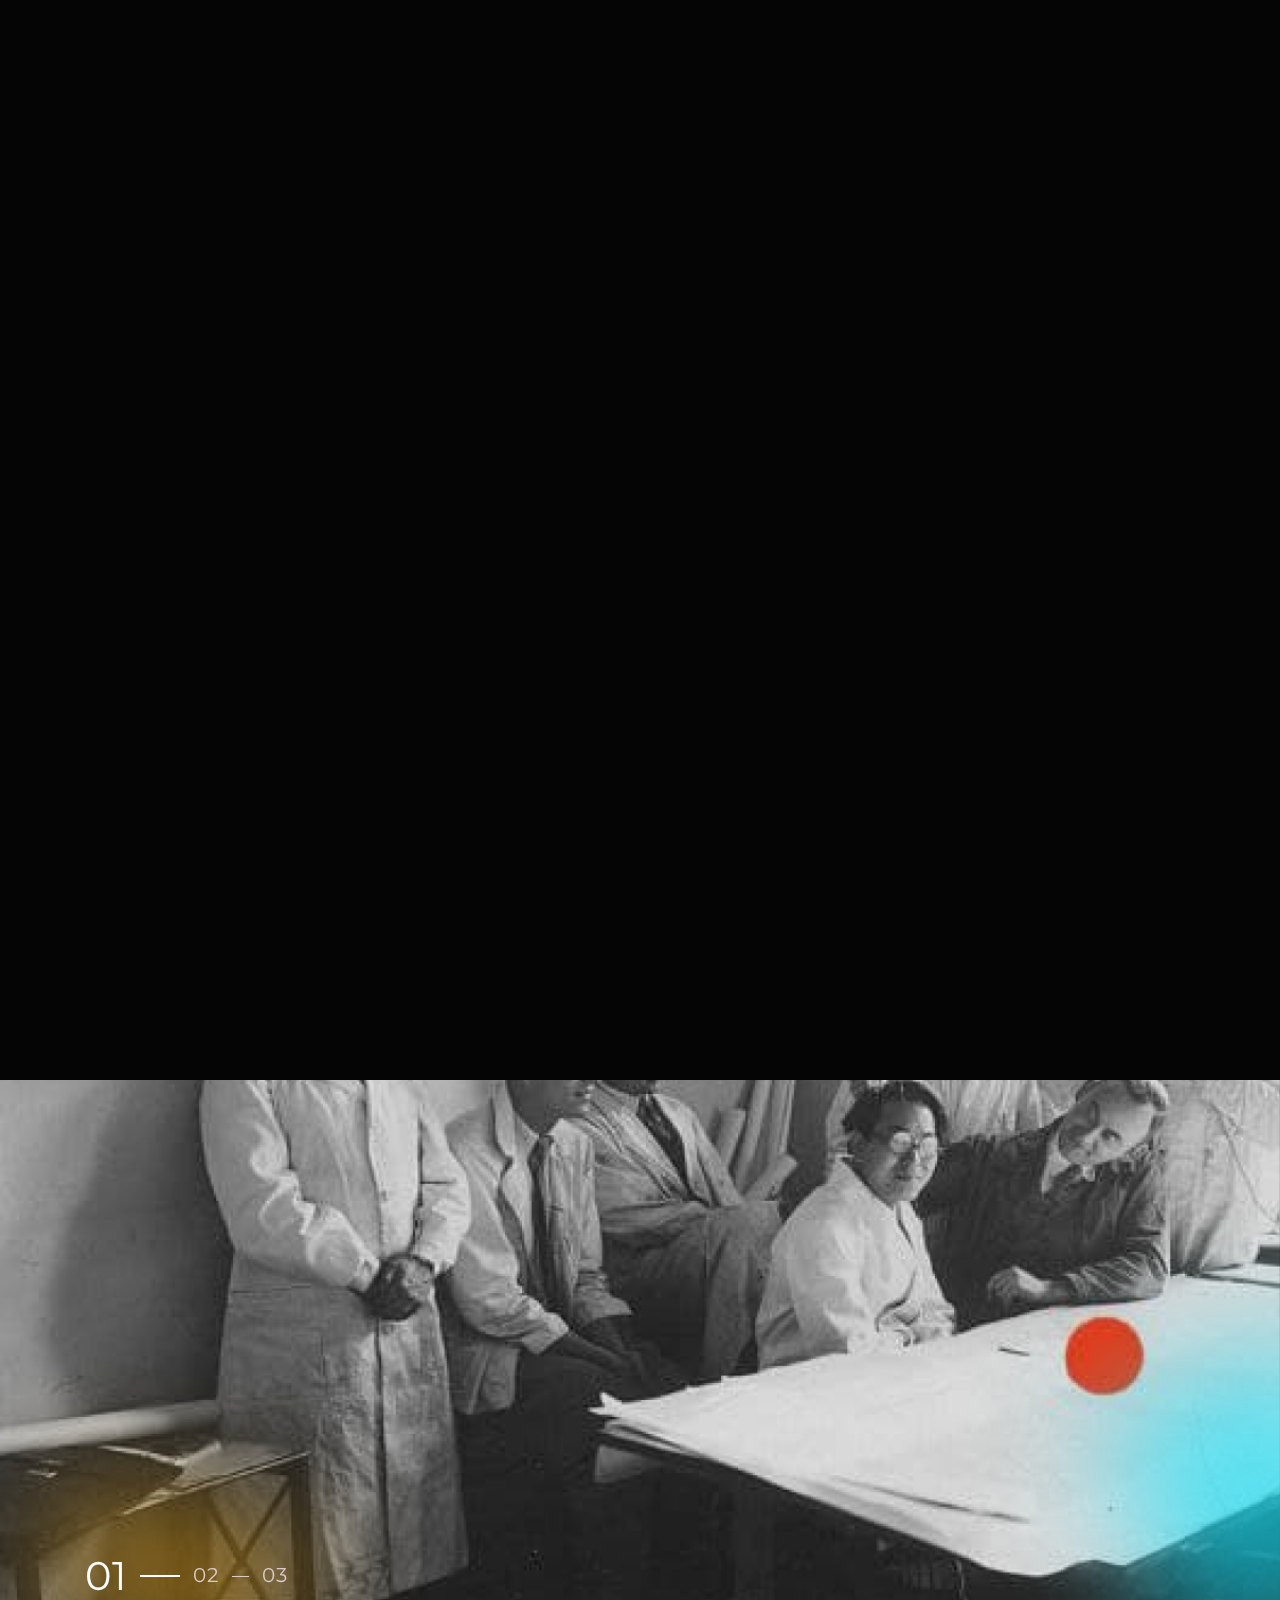
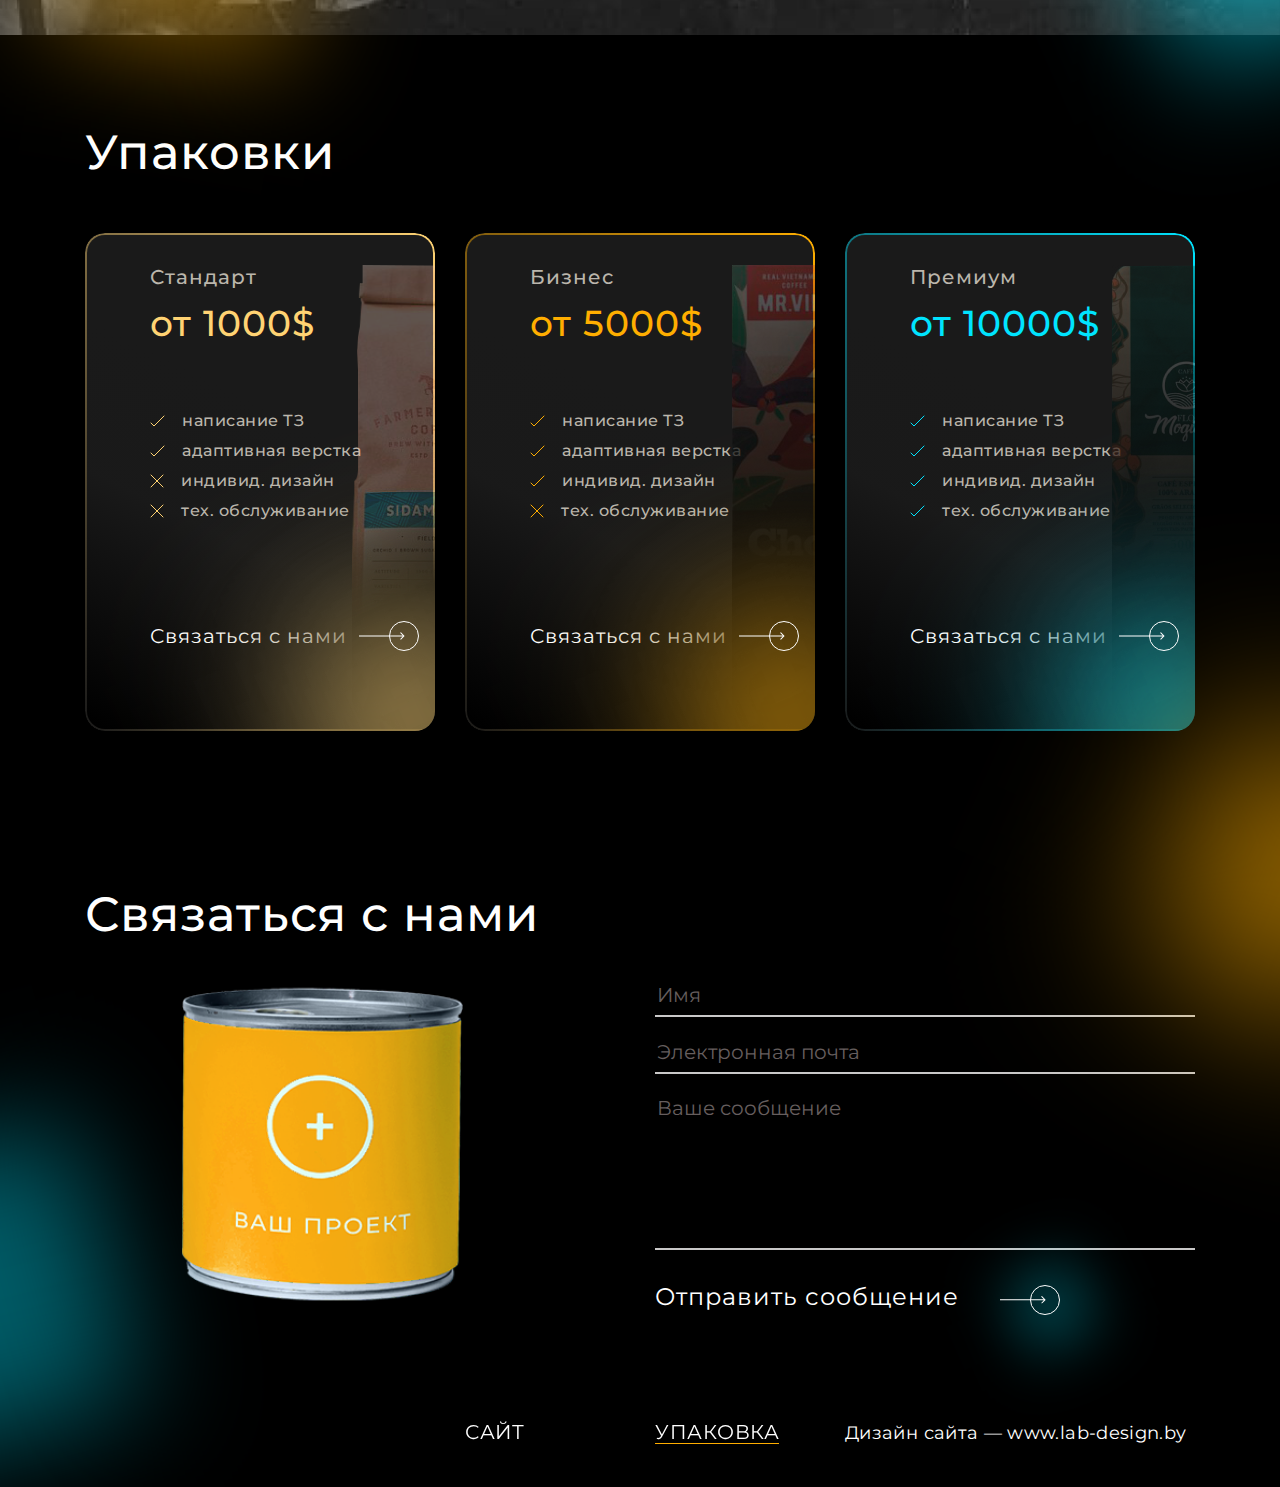
==== packing.html @ e1e0b71f "feat: update pages" ====
<!DOCTYPE html>
<html lang="ru">

<head>
    <meta charset="UTF-8">
    <meta http-equiv="X-UA-Compatible" content="IE=edge">
    <meta name="viewport" content="width=device-width, initial-scale=1.0">
    <link rel="shortcut icon" href="./assets/favicon.png" type="image/x-icon">
    <link rel="stylesheet" href="./css/base.css">
    <link rel="stylesheet" href="./css/bootstrap/bootstrap.css">
    <link rel="stylesheet" href="./css/vendor.css">
    <link rel="stylesheet" href="./css/style.css">
    <title>Design lab</title>
</head>

<body>
    <div class="wrapper">
        <header class="header header--packing">
            <div class="spot-1"></div>
            <div class="spot-2"></div>
            <div class="spot-3"></div>
            <div class="spot-4"></div>
            <div class="header__inner">
                <div class="header__menu">
                    <div class="container">
                        <div class="header__menu-list row">
                            <li
                                class="header__menu-item col-4 justify-content-center justify-content-sm-end  d-flex align-items-center">
                                <a href="./index.html" class="header__menu-link">сайт</a>
                            </li>
                            <li class="header__menu-item col-4 d-flex justify-content-center align-items-center">
                                <a href="./index.html" class="header__menu-logo logo">
                                    <img src="./assets/header/logo.svg" alt="logo">
                                </a>
                            </li>
                            <li class="header__menu-item col-4 justify-content-start d-flex align-items-center">
                                <a href="./packing.html" class="header__menu-link active">упаковка</a>
                            </li>
                        </div>
                    </div>
                </div>
                <div class="header__bottom">
                    <div class="container">
                        <div class="header__bottom-inner row justify-content-center">
                            <div class="col-6"></div>

                            <div class="header__bottom-content">
                                <h1 class="header__title">Создание <span> упаковки</span></h1>
                                <p class="header__bottom-text">
                                    поможет <span>достичь главных целей бизнеса:</span> привлечь новых клиентов и
                                    создать
                                    профессиональный образ предприятия</span>
                                </p>
                                <div class="header__button-box">
                                    <div class="spot"></div>
                                    <span>
                                        Оставить заявку на упаковку
                                    </span>
                                    <a href="#contacts" class="header__button">
                                        <svg class="header__button-arrow" width="46" height="8" viewBox="0 0 46 8"
                                            fill="none" xmlns="http://www.w3.org/2000/svg">
                                            <path
                                                d="M45.3536 4.35355C45.5488 4.15829 45.5488 3.84171 45.3536 3.64645L42.1716 0.464466C41.9763 0.269204 41.6597 0.269204 41.4645 0.464466C41.2692 0.659728 41.2692 0.976311 41.4645 1.17157L44.2929 4L41.4645 6.82843C41.2692 7.02369 41.2692 7.34027 41.4645 7.53553C41.6597 7.7308 41.9763 7.7308 42.1716 7.53553L45.3536 4.35355ZM0 4.5H45V3.5H0V4.5Z"
                                                fill="white" />
                                        </svg>
                                        <svg class="header__button-circle" width="30" height="30" viewBox="0 0 30 30"
                                            fill="none" xmlns="http://www.w3.org/2000/svg">
                                            <circle cx="15" cy="15" r="14.5" stroke="white" />
                                        </svg>
                                    </a>
                                </div>
                            </div>
                            <div
                                class="header__bottom-image col-sm-6 col-11 d-flex justify-content-sm-start justify-content-end">
                                <img src="./assets/header/header-packing-image.png" alt="header-packing-image">
                            </div>
                        </div>

                    </div>
                </div>
            </div>
        </header>
        <main class="main">
            <section class="slider slider--packing">
                <div class="slider__inner">
                    <div class="spot-2"></div>
                    <div class="container">
                        <h2 class="slider__title title">История дизайна</h2>
                        <div class="slider__numbers ">
                            <div class="spot"></div>
                            <div class="slider__number active" data-value="0">
                                01
                            </div>
                            <span class="slider__strip active" ></span>
                            <div class="slider__number" data-value="1">
                                02
                            </div>
                            <span class="slider__strip" ></span>
                            <div class="slider__number" data-value="2">
                                03
                            </div>
                        </div>
                    </div>
                    <div class="slider__box" id="slider__box">
                        <div class="slider__slide slider__slide--first ">
                            <!-- <img src="./assets/slider/first-slide.jpg" alt="first-slide"> -->
                        </div>
                        <div class="slider__slide  slider__slide--second">
                            <!-- <img src="./assets/slider/second-slide.jpg" alt="second-slide"> -->
                        </div>
                        <div class="slider__slide  slider__slide--third">
                            <!-- <img src="./assets/slider/third-slide.jpg" alt="third-slide"> -->
                        </div>
                    </div>
                </div>
            </section>
            
            <section class="prices prices--packing">
                <div class="spot"></div>
                <div class="container">
                    <h2 class="prices__title title">
                        Упаковки
                    </h2>
                    <div class="prices__inner row">
                        <div class="col-lg-4 col-sm-6 col-12 ">
                            <div class="prices__box prices__box--standart">
                                <div class="prices__box-spot--first"></div>
                                <div class="prices__box-spot--second"></div>
                                <img class="prices__box-img" src="./assets/prices/first-packing-item.png" alt="standart">
                                <span class="prices__box-name">Стандарт </span>
                                <div class="prices__box-price">от 1000$</div>
                                <ul class="prices__box-services">
                                    <li>
                                        <svg width="15" height="12" viewBox="0 0 15 12" fill="none"
                                            xmlns="http://www.w3.org/2000/svg">
                                            <path d="M1 8L4 11L14 1" stroke="#FFD373" stroke-linecap="round" />
                                        </svg>
                                        <span>
                                            написание ТЗ
                                        </span>
                                    </li>
                                    <li>
                                        <svg width="15" height="12" viewBox="0 0 15 12" fill="none"
                                            xmlns="http://www.w3.org/2000/svg">
                                            <path d="M1 8L4 11L14 1" stroke="#FFD373" stroke-linecap="round" />
                                        </svg>
                                        <span>
                                            адаптивная верстка
                                        </span>
                                    </li>
                                    <li>
                                        <svg width="14" height="14" viewBox="0 0 14 14" fill="none"
                                            xmlns="http://www.w3.org/2000/svg">
                                            <path d="M1 1L13 13M13 1L1 13" stroke="#FFD373" stroke-linecap="round" />
                                        </svg>
                                        <span>
                                            индивид. дизайн
                                        </span>

                                    </li>
                                    <li>
                                        <svg width="14" height="14" viewBox="0 0 14 14" fill="none"
                                            xmlns="http://www.w3.org/2000/svg">
                                            <path d="M1 1L13 13M13 1L1 13" stroke="#FFD373" stroke-linecap="round" />
                                        </svg>
                                        <span>
                                            тех. обслуживание
                                        </span>
                                    </li>
                                </ul>
                                <div class="prices__box-contact">
                                    <span>Связаться с нами</span>
                                    <a href="#contacts" class="prices__box-button">
                                        <svg class="prices__box-arrow" width="46" height="8" viewBox="0 0 46 8"
                                            fill="none" xmlns="http://www.w3.org/2000/svg">
                                            <path
                                                d="M45.3536 4.35355C45.5488 4.15829 45.5488 3.84171 45.3536 3.64645L42.1716 0.464466C41.9763 0.269204 41.6597 0.269204 41.4645 0.464466C41.2692 0.659728 41.2692 0.976311 41.4645 1.17157L44.2929 4L41.4645 6.82843C41.2692 7.02369 41.2692 7.34027 41.4645 7.53553C41.6597 7.7308 41.9763 7.7308 42.1716 7.53553L45.3536 4.35355ZM0 4.5H45V3.5H0V4.5Z"
                                                fill="white" />
                                        </svg>
                                        <svg class="prices__box-circle" width="30" height="30" viewBox="0 0 30 30"
                                            fill="none" xmlns="http://www.w3.org/2000/svg">
                                            <circle cx="15" cy="15" r="14.5" stroke="white" />
                                        </svg>
                                    </a>
                                </div>
                            </div>
                        </div>
                        <div class="col-lg-4 col-sm-6 col-12">
                            <div class="prices__box  prices__box--business">
                                <div class="prices__box-spot--first"></div>
                                <div class="prices__box-spot--second"></div>
                                <img class="prices__box-img" src="./assets/prices/second-packing-item.png" alt="business">

                                <span class="prices__box-name">Бизнес</span>
                                <div class="prices__box-price">от 5000$</div>
                                <ul class="prices__box-services">
                                    <li>
                                        <svg width="15" height="12" viewBox="0 0 15 12" fill="none"
                                            xmlns="http://www.w3.org/2000/svg">
                                            <path d="M1 8L4 11L14 1" stroke="#FFAE00" stroke-linecap="round" />
                                        </svg>
                                        <span>
                                            написание ТЗ
                                        </span>
                                    </li>
                                    <li>
                                        <svg width="15" height="12" viewBox="0 0 15 12" fill="none"
                                            xmlns="http://www.w3.org/2000/svg">
                                            <path d="M1 8L4 11L14 1" stroke="#FFAE00" stroke-linecap="round" />
                                        </svg>
                                        <span>
                                            адаптивная верстка
                                        </span>
                                    </li>
                                    <li>
                                        <svg width="15" height="12" viewBox="0 0 15 12" fill="none"
                                            xmlns="http://www.w3.org/2000/svg">
                                            <path d="M1 8L4 11L14 1" stroke="#FFAE00" stroke-linecap="round" />
                                        </svg>
                                        <span>
                                            индивид. дизайн
                                        </span>

                                    </li>
                                    <li>
                                        <svg width="14" height="14" viewBox="0 0 14 14" fill="none"
                                            xmlns="http://www.w3.org/2000/svg">
                                            <path d="M1 1L13 13M13 1L1 13" stroke="#FFAE00" stroke-linecap="round" />
                                        </svg>
                                        <span>
                                            тех. обслуживание
                                        </span>
                                    </li>
                                </ul>
                                <div class="prices__box-contact">
                                    <span>Связаться с нами</span>
                                    <a href="#contacts" class="prices__box-button">
                                        <svg class="prices__box-arrow" width="46" height="8" viewBox="0 0 46 8"
                                            fill="none" xmlns="http://www.w3.org/2000/svg">
                                            <path
                                                d="M45.3536 4.35355C45.5488 4.15829 45.5488 3.84171 45.3536 3.64645L42.1716 0.464466C41.9763 0.269204 41.6597 0.269204 41.4645 0.464466C41.2692 0.659728 41.2692 0.976311 41.4645 1.17157L44.2929 4L41.4645 6.82843C41.2692 7.02369 41.2692 7.34027 41.4645 7.53553C41.6597 7.7308 41.9763 7.7308 42.1716 7.53553L45.3536 4.35355ZM0 4.5H45V3.5H0V4.5Z"
                                                fill="white" />
                                        </svg>
                                        <svg class="prices__box-circle" width="30" height="30" viewBox="0 0 30 30"
                                            fill="none" xmlns="http://www.w3.org/2000/svg">
                                            <circle cx="15" cy="15" r="14.5" stroke="white" />
                                        </svg>
                                    </a>
                                </div>
                            </div>
                        </div>
                        <div class="col-lg-4 col-sm-6 col-12">
                            <div class="prices__box  prices__box--premium ">
                                <div class="prices__box-spot--first"></div>
                                <div class="prices__box-spot--second"></div>
                                <img class="prices__box-img" src="./assets/prices/third-packing-item.png" alt="premium">
                                <span class="prices__box-name">Премиум</span>
                                <div class="prices__box-price">от 10000$</div>
                                <ul class="prices__box-services">
                                    <li>
                                        <svg width="15" height="12" viewBox="0 0 15 12" fill="none"
                                            xmlns="http://www.w3.org/2000/svg">
                                            <path d="M1 8L4 11L14 1" stroke="#00E4FF" stroke-linecap="round" />
                                        </svg>
                                        <span>
                                            написание ТЗ
                                        </span>
                                    </li>
                                    <li>
                                        <svg width="15" height="12" viewBox="0 0 15 12" fill="none"
                                            xmlns="http://www.w3.org/2000/svg">
                                            <path d="M1 8L4 11L14 1" stroke="#00E4FF" stroke-linecap="round" />
                                        </svg>
                                        <span>
                                            адаптивная верстка
                                        </span>
                                    </li>
                                    <li>
                                        <svg width="15" height="12" viewBox="0 0 15 12" fill="none"
                                            xmlns="http://www.w3.org/2000/svg">
                                            <path d="M1 8L4 11L14 1" stroke="#00E4FF" stroke-linecap="round" />
                                        </svg>
                                        <span>
                                            индивид. дизайн
                                        </span>

                                    </li>
                                    <li>
                                        <svg width="15" height="12" viewBox="0 0 15 12" fill="none"
                                            xmlns="http://www.w3.org/2000/svg">
                                            <path d="M1 8L4 11L14 1" stroke="#00E4FF" stroke-linecap="round" />
                                        </svg>
                                        <span>
                                            тех. обслуживание
                                        </span>
                                    </li>
                                </ul>
                                <div class="prices__box-contact">
                                    <span>Связаться с нами</span>
                                    <a href="#contacts" class="prices__box-button">
                                        <svg class="prices__box-arrow" width="46" height="8" viewBox="0 0 46 8"
                                            fill="none" xmlns="http://www.w3.org/2000/svg">
                                            <path
                                                d="M45.3536 4.35355C45.5488 4.15829 45.5488 3.84171 45.3536 3.64645L42.1716 0.464466C41.9763 0.269204 41.6597 0.269204 41.4645 0.464466C41.2692 0.659728 41.2692 0.976311 41.4645 1.17157L44.2929 4L41.4645 6.82843C41.2692 7.02369 41.2692 7.34027 41.4645 7.53553C41.6597 7.7308 41.9763 7.7308 42.1716 7.53553L45.3536 4.35355ZM0 4.5H45V3.5H0V4.5Z"
                                                fill="white" />
                                        </svg>
                                        <svg class="prices__box-circle" width="30" height="30" viewBox="0 0 30 30"
                                            fill="none" xmlns="http://www.w3.org/2000/svg">
                                            <circle cx="15" cy="15" r="14.5" stroke="white" />
                                        </svg>
                                    </a>
                                </div>
                            </div>
                        </div>
                    </div>
                </div>
            </section>
            <section class="contacts contacts--packing" id="contacts">
                <div class="spot-1"></div>
                <div class="container">
                    <div class="contacts__inner">
                        <h2 class="contacts__title title">
                            Связаться с нами
                        </h2>
                        <div class="row d-flex justify-content-center ">
                            <div class="col-sm-1"></div>
                            <div class="col-sm-5 col-10 col-lg-4">
                                <div class="contacts__image contacts__image--packing">
                                    <div class="contacts__image-box">
                                        <img src="./assets/contacts/packing.png" alt="packing">
                                    </div>
                                </div>
                            </div>
                            
                            <div class="col-sm-6 col-12 contactForm__box ">
                                <form name="contactForm" id="contactForm" method="post" novalidate="novalidate">
                                    <fieldset>
                                        <div class="form-field">
                                            <input name="contactName" type="text" id="contactName" placeholder="Имя"
                                                value="" minlength="2" required="" aria-required="true"
                                                class="full-width">
                                        </div>
                                        <div class="form-field">
                                            <input name="contactEmail" type="email" id="contactEmail"
                                                placeholder="Электронная почта" value="" required=""
                                                aria-required="true" class="full-width">
                                        </div>
                                        <div class="form-field">
                                            <textarea name="contactMessage" id="contactMessage"
                                                placeholder="Ваше сообщение" rows="6" cols="50" required=""
                                                aria-required="true" class="full-width"></textarea>
                                        </div>
                                        <div class="form-field form__button-box">
                                            <div class="spot"></div>
                                            <span class="form__prebutton">
                                                Отправить сообщение
                                            </span>
                                            <button class="form__button">
                                                
                                                <svg class="form__button-arrow" width="46" height="8" viewBox="0 0 46 8"
                                                    fill="none" xmlns="http://www.w3.org/2000/svg">
                                                    <path
                                                        d="M45.3536 4.35355C45.5488 4.15829 45.5488 3.84171 45.3536 3.64645L42.1716 0.464466C41.9763 0.269204 41.6597 0.269204 41.4645 0.464466C41.2692 0.659728 41.2692 0.976311 41.4645 1.17157L44.2929 4L41.4645 6.82843C41.2692 7.02369 41.2692 7.34027 41.4645 7.53553C41.6597 7.7308 41.9763 7.7308 42.1716 7.53553L45.3536 4.35355ZM0 4.5H45V3.5H0V4.5Z"
                                                        fill="white" />
                                                </svg>
                                                <svg class="form__button-circle" width="30" height="30"
                                                    viewBox="0 0 30 30" fill="none" xmlns="http://www.w3.org/2000/svg">
                                                    <circle cx="15" cy="15" r="14.5" stroke="white" />
                                                </svg>
                                            </button>
                                        </div>
                                    </fieldset>
                                </form>
                            </div>
                        </div>
                    </div>
                </div>
            </section>
        </main>
        <footer class="footer footer--packing">
            <div class="container">
                <div class="footer__inner">
                    <div class="row justify-content-center">
                        <div class="col-lg-4 col-sm-6"></div>
                        <div class="col-lg-2 col-4 col-sm-3">
                            <a href="./index.html" class="footer__site footer__link">сайт</a>
                        </div>
                        <div class="col-lg-2 col-6 col-sm-3">
                            <a  href="./packing.html" class="footer__packaging footer__link active">
                                упаковка
                            </a>
                        </div>
                        <div class="col-lg-4 col-10 col-sm-6 ms-sm-auto">
                            <a href="http://lab-design.by/" class="footer__email">
                                Дизайн сайта — www.lab-design.by
                            </a>
                        </div>
                    </div>
                </div>
            </div>
        </footer>



        <div class="gradient-box">



        </div>
</body>
<div id="preloader">
    <div id="loader">
        <!-- <div class="line-scale-pulse-out">
                    <div></div>
                    <div></div>
                    <div></div>
                    <div></div>
                    <div></div> -->
        <img src="./assets/preloder.gif" alt="preloder">
    </div>
</div>
</div>


<script src="js/jquery-3.2.1.min.js"></script>
<script src="js/plugins.js"></script>
<script src="js/main.js"></script>
<script src="js/scroll.js"></script>
<script src="js/menu.js"></script>
</body>



</html>
---- css/base.css ----
html {
    font-family: sans-serif;
    line-height: 1.15;
    -ms-text-size-adjust: 100%;
    -webkit-text-size-adjust: 100%;
}

body {
    margin: 0;
}
ul,ol{
    padding: 0 !important;
}
article,
aside,
footer,
header,
nav,
section {
    display: block;
}

h1 {
    font-size: 2em;
    margin: 0.67em 0;
}

figcaption,
figure,
main {
    display: block;
}

figure {
    margin: 1em 40px;
}

hr {
    box-sizing: content-box;
    height: 0;
    overflow: visible;
}

pre {
    font-family: monospace, monospace;
    font-size: 1em;
}

a {
    background-color: transparent;
    -webkit-text-decoration-skip: objects;
}

a:active,
a:hover {
    outline-width: 0;
}

abbr[title] {
    border-bottom: none;
    text-decoration: underline;
    text-decoration: underline dotted;
}

b,
strong {
    font-weight: inherit;
}

b,
strong {
    font-weight: bolder;
}

code,
kbd,
samp {
    font-family: monospace, monospace;
    font-size: 1em;
}

dfn {
    font-style: italic;
}

mark {
    background-color: #ff0;
    color: #000;
}

small {
    font-size: 80%;
}

sub,
sup {
    font-size: 75%;
    line-height: 0;
    position: relative;
    vertical-align: baseline;
}

sub {
    bottom: -0.25em;
}

sup {
    top: -0.5em;
}

audio,
video {
    display: inline-block;
}

audio:not([controls]) {
    display: none;
    height: 0;
}

img {
    border-style: none;
}

svg:not(:root) {
    overflow: hidden;
}

button,
input,
optgroup,
select,
textarea {
    font-family: sans-serif;
    font-size: 100%;
    line-height: 1.15;
    margin: 0;
}

button,
input {
    overflow: visible;
}

button,
select {
    text-transform: none;
}

button,
html [type="button"],
[type="reset"],
[type="submit"] {
    -webkit-appearance: button;
}

button::-moz-focus-inner,
[type="button"]::-moz-focus-inner,
[type="reset"]::-moz-focus-inner,
[type="submit"]::-moz-focus-inner {
    border-style: none;
    padding: 0;
}

button:-moz-focusring,
[type="button"]:-moz-focusring,
[type="reset"]:-moz-focusring,
[type="submit"]:-moz-focusring {
    outline: 1px dotted ButtonText;
}

fieldset {
    border: 1px solid #c0c0c0;
    margin: 0 2px;
    padding: 0.35em 0.625em 0.75em;
}

legend {
    box-sizing: border-box;
    color: inherit;
    display: table;
    max-width: 100%;
    padding: 0;
    white-space: normal;
}

progress {
    display: inline-block;
    vertical-align: baseline;
}

textarea {
    overflow: auto;
}

[type="checkbox"],
[type="radio"] {
    box-sizing: border-box;
    padding: 0;
}

[type="number"]::-webkit-inner-spin-button,
[type="number"]::-webkit-outer-spin-button {
    height: auto;
}

[type="search"] {
    -webkit-appearance: textfield;
    outline-offset: -2px;
}

[type="search"]::-webkit-search-cancel-button,
[type="search"]::-webkit-search-decoration {
    -webkit-appearance: none;
}

::-webkit-file-upload-button {
    -webkit-appearance: button;
    font: inherit;
}

details,
menu {
    display: block;
}

summary {
    display: list-item;
}

canvas {
    display: inline-block;
}

template {
    display: none;
}

[hidden] {
    display: none;
}


/* ===================================================================
 * # basic/base setup styles
 *
 * ------------------------------------------------------------------- */
html {
    font-size: 62.5%;
    box-sizing: border-box;
}

*,
*::before,
*::after {
    box-sizing: inherit;
}

body {
    font-weight: normal;
    line-height: 1;
    word-wrap: break-word;
    text-rendering: optimizeLegibility;
    -webkit-overflow-scrolling: touch;
    -webkit-text-size-adjust: none;
}

body,
input,
button {
    -moz-osx-font-smoothing: grayscale;
    -webkit-font-smoothing: antialiased;
}


/* ------------------------------------------------------------------- 
 * ## Media
 * ------------------------------------------------------------------- */
img,
video {
    max-width: 100%;
    height: auto;
}


/* ------------------------------------------------------------------- 
 * ## Typography resets 
 * ------------------------------------------------------------------- */
div,
dl,
dt,
dd,
ul,
ol,
li,
h1,
h2,
h3,
h4,
h5,
h6,
pre,
form,
p,
blockquote,
th,
td {
    margin: 0;
    padding: 0;
}

h1,
h2,
h3,
h4,
h5,
h6 {
    -webkit-font-smoothing: auto;
    -webkit-font-smoothing: antialiased;
    -webkit-font-variant-ligatures: common-ligatures;
    -moz-font-variant-ligatures: common-ligatures;
    font-variant-ligatures: common-ligatures;
    text-rendering: optimizeLegibility;
}

em,
i {
    font-style: italic;
    line-height: inherit;
}

strong,
b {
    font-weight: bold;
    line-height: inherit;
}

small {
    font-size: 60%;
    line-height: inherit;
}

ol,
ul {
    list-style: none;
}

li {
    display: block;
}
---- css/vendor.css ----
/* =================================================================== 
 *
 *  Glint v1.0 Vendor/Third Party CSS 
 *  11-20-2017
 *  ------------------------------------------------------------------
 *
 *  TOC:
 *  # animate on scroll
 *  # slick slider
 *  # photoswipe
 *  # photoSwipe skin
 *
 * =================================================================== */


/* ===================================================================
 * # animate on scroll 
 * https://michalsnik.github.io/aos/
 *
 * ------------------------------------------------------------------- */
[data-aos][data-aos][data-aos-duration='50'], body[data-aos-duration='50'] [data-aos] {
    transition-duration: 50ms;
}

[data-aos][data-aos][data-aos-delay='50'], body[data-aos-delay='50'] [data-aos] {
    transition-delay: 0;
}

[data-aos][data-aos][data-aos-delay='50'].aos-animate, body[data-aos-delay='50'] [data-aos].aos-animate {
    transition-delay: 50ms;
}

[data-aos][data-aos][data-aos-duration='100'], body[data-aos-duration='100'] [data-aos] {
    transition-duration: .1s;
}

[data-aos][data-aos][data-aos-delay='100'], body[data-aos-delay='100'] [data-aos] {
    transition-delay: 0;
}

[data-aos][data-aos][data-aos-delay='100'].aos-animate, body[data-aos-delay='100'] [data-aos].aos-animate {
    transition-delay: .1s;
}

[data-aos][data-aos][data-aos-duration='150'], body[data-aos-duration='150'] [data-aos] {
    transition-duration: .15s;
}

[data-aos][data-aos][data-aos-delay='150'], body[data-aos-delay='150'] [data-aos] {
    transition-delay: 0;
}

[data-aos][data-aos][data-aos-delay='150'].aos-animate, body[data-aos-delay='150'] [data-aos].aos-animate {
    transition-delay: .15s;
}

[data-aos][data-aos][data-aos-duration='200'], body[data-aos-duration='200'] [data-aos] {
    transition-duration: .2s;
}

[data-aos][data-aos][data-aos-delay='200'], body[data-aos-delay='200'] [data-aos] {
    transition-delay: 0;
}

[data-aos][data-aos][data-aos-delay='200'].aos-animate, body[data-aos-delay='200'] [data-aos].aos-animate {
    transition-delay: .2s;
}

[data-aos][data-aos][data-aos-duration='250'], body[data-aos-duration='250'] [data-aos] {
    transition-duration: .25s;
}

[data-aos][data-aos][data-aos-delay='250'], body[data-aos-delay='250'] [data-aos] {
    transition-delay: 0;
}

[data-aos][data-aos][data-aos-delay='250'].aos-animate, body[data-aos-delay='250'] [data-aos].aos-animate {
    transition-delay: .25s;
}

[data-aos][data-aos][data-aos-duration='300'], body[data-aos-duration='300'] [data-aos] {
    transition-duration: .3s;
}

[data-aos][data-aos][data-aos-delay='300'], body[data-aos-delay='300'] [data-aos] {
    transition-delay: 0;
}

[data-aos][data-aos][data-aos-delay='300'].aos-animate, body[data-aos-delay='300'] [data-aos].aos-animate {
    transition-delay: .3s;
}

[data-aos][data-aos][data-aos-duration='350'], body[data-aos-duration='350'] [data-aos] {
    transition-duration: .35s;
}

[data-aos][data-aos][data-aos-delay='350'], body[data-aos-delay='350'] [data-aos] {
    transition-delay: 0;
}

[data-aos][data-aos][data-aos-delay='350'].aos-animate, body[data-aos-delay='350'] [data-aos].aos-animate {
    transition-delay: .35s;
}

[data-aos][data-aos][data-aos-duration='400'], body[data-aos-duration='400'] [data-aos] {
    transition-duration: .4s;
}

[data-aos][data-aos][data-aos-delay='400'], body[data-aos-delay='400'] [data-aos] {
    transition-delay: 0;
}

[data-aos][data-aos][data-aos-delay='400'].aos-animate, body[data-aos-delay='400'] [data-aos].aos-animate {
    transition-delay: .4s;
}

[data-aos][data-aos][data-aos-duration='450'], body[data-aos-duration='450'] [data-aos] {
    transition-duration: .45s;
}

[data-aos][data-aos][data-aos-delay='450'], body[data-aos-delay='450'] [data-aos] {
    transition-delay: 0;
}

[data-aos][data-aos][data-aos-delay='450'].aos-animate, body[data-aos-delay='450'] [data-aos].aos-animate {
    transition-delay: .45s;
}

[data-aos][data-aos][data-aos-duration='500'], body[data-aos-duration='500'] [data-aos] {
    transition-duration: .5s;
}

[data-aos][data-aos][data-aos-delay='500'], body[data-aos-delay='500'] [data-aos] {
    transition-delay: 0;
}

[data-aos][data-aos][data-aos-delay='500'].aos-animate, body[data-aos-delay='500'] [data-aos].aos-animate {
    transition-delay: .5s;
}

[data-aos][data-aos][data-aos-duration='550'], body[data-aos-duration='550'] [data-aos] {
    transition-duration: .55s;
}

[data-aos][data-aos][data-aos-delay='550'], body[data-aos-delay='550'] [data-aos] {
    transition-delay: 0;
}

[data-aos][data-aos][data-aos-delay='550'].aos-animate, body[data-aos-delay='550'] [data-aos].aos-animate {
    transition-delay: .55s;
}

[data-aos][data-aos][data-aos-duration='600'], body[data-aos-duration='600'] [data-aos] {
    transition-duration: .6s;
}

[data-aos][data-aos][data-aos-delay='600'], body[data-aos-delay='600'] [data-aos] {
    transition-delay: 0;
}

[data-aos][data-aos][data-aos-delay='600'].aos-animate, body[data-aos-delay='600'] [data-aos].aos-animate {
    transition-delay: .6s;
}

[data-aos][data-aos][data-aos-duration='650'], body[data-aos-duration='650'] [data-aos] {
    transition-duration: .65s;
}

[data-aos][data-aos][data-aos-delay='650'], body[data-aos-delay='650'] [data-aos] {
    transition-delay: 0;
}

[data-aos][data-aos][data-aos-delay='650'].aos-animate, body[data-aos-delay='650'] [data-aos].aos-animate {
    transition-delay: .65s;
}

[data-aos][data-aos][data-aos-duration='700'], body[data-aos-duration='700'] [data-aos] {
    transition-duration: .7s;
}

[data-aos][data-aos][data-aos-delay='700'], body[data-aos-delay='700'] [data-aos] {
    transition-delay: 0;
}

[data-aos][data-aos][data-aos-delay='700'].aos-animate, body[data-aos-delay='700'] [data-aos].aos-animate {
    transition-delay: .7s;
}

[data-aos][data-aos][data-aos-duration='750'], body[data-aos-duration='750'] [data-aos] {
    transition-duration: .75s;
}

[data-aos][data-aos][data-aos-delay='750'], body[data-aos-delay='750'] [data-aos] {
    transition-delay: 0;
}

[data-aos][data-aos][data-aos-delay='750'].aos-animate, body[data-aos-delay='750'] [data-aos].aos-animate {
    transition-delay: .75s;
}

[data-aos][data-aos][data-aos-duration='800'], body[data-aos-duration='800'] [data-aos] {
    transition-duration: .8s;
}

[data-aos][data-aos][data-aos-delay='800'], body[data-aos-delay='800'] [data-aos] {
    transition-delay: 0;
}

[data-aos][data-aos][data-aos-delay='800'].aos-animate, body[data-aos-delay='800'] [data-aos].aos-animate {
    transition-delay: .8s;
}

[data-aos][data-aos][data-aos-duration='850'], body[data-aos-duration='850'] [data-aos] {
    transition-duration: .85s;
}

[data-aos][data-aos][data-aos-delay='850'], body[data-aos-delay='850'] [data-aos] {
    transition-delay: 0;
}

[data-aos][data-aos][data-aos-delay='850'].aos-animate, body[data-aos-delay='850'] [data-aos].aos-animate {
    transition-delay: .85s;
}

[data-aos][data-aos][data-aos-duration='900'], body[data-aos-duration='900'] [data-aos] {
    transition-duration: .9s;
}

[data-aos][data-aos][data-aos-delay='900'], body[data-aos-delay='900'] [data-aos] {
    transition-delay: 0;
}

[data-aos][data-aos][data-aos-delay='900'].aos-animate, body[data-aos-delay='900'] [data-aos].aos-animate {
    transition-delay: .9s;
}

[data-aos][data-aos][data-aos-duration='950'], body[data-aos-duration='950'] [data-aos] {
    transition-duration: .95s;
}

[data-aos][data-aos][data-aos-delay='950'], body[data-aos-delay='950'] [data-aos] {
    transition-delay: 0;
}

[data-aos][data-aos][data-aos-delay='950'].aos-animate, body[data-aos-delay='950'] [data-aos].aos-animate {
    transition-delay: .95s;
}

[data-aos][data-aos][data-aos-duration='1000'], body[data-aos-duration='1000'] [data-aos] {
    transition-duration: 1s;
}

[data-aos][data-aos][data-aos-delay='1000'], body[data-aos-delay='1000'] [data-aos] {
    transition-delay: 0;
}

[data-aos][data-aos][data-aos-delay='1000'].aos-animate, body[data-aos-delay='1000'] [data-aos].aos-animate {
    transition-delay: 1s;
}

[data-aos][data-aos][data-aos-duration='1050'], body[data-aos-duration='1050'] [data-aos] {
    transition-duration: 1.05s;
}

[data-aos][data-aos][data-aos-delay='1050'], body[data-aos-delay='1050'] [data-aos] {
    transition-delay: 0;
}

[data-aos][data-aos][data-aos-delay='1050'].aos-animate, body[data-aos-delay='1050'] [data-aos].aos-animate {
    transition-delay: 1.05s;
}

[data-aos][data-aos][data-aos-duration='1100'], body[data-aos-duration='1100'] [data-aos] {
    transition-duration: 1.1s;
}

[data-aos][data-aos][data-aos-delay='1100'], body[data-aos-delay='1100'] [data-aos] {
    transition-delay: 0;
}

[data-aos][data-aos][data-aos-delay='1100'].aos-animate, body[data-aos-delay='1100'] [data-aos].aos-animate {
    transition-delay: 1.1s;
}

[data-aos][data-aos][data-aos-duration='1150'], body[data-aos-duration='1150'] [data-aos] {
    transition-duration: 1.15s;
}

[data-aos][data-aos][data-aos-delay='1150'], body[data-aos-delay='1150'] [data-aos] {
    transition-delay: 0;
}

[data-aos][data-aos][data-aos-delay='1150'].aos-animate, body[data-aos-delay='1150'] [data-aos].aos-animate {
    transition-delay: 1.15s;
}

[data-aos][data-aos][data-aos-duration='1200'], body[data-aos-duration='1200'] [data-aos] {
    transition-duration: 1.2s;
}

[data-aos][data-aos][data-aos-delay='1200'], body[data-aos-delay='1200'] [data-aos] {
    transition-delay: 0;
}

[data-aos][data-aos][data-aos-delay='1200'].aos-animate, body[data-aos-delay='1200'] [data-aos].aos-animate {
    transition-delay: 1.2s;
}

[data-aos][data-aos][data-aos-duration='1250'], body[data-aos-duration='1250'] [data-aos] {
    transition-duration: 1.25s;
}

[data-aos][data-aos][data-aos-delay='1250'], body[data-aos-delay='1250'] [data-aos] {
    transition-delay: 0;
}

[data-aos][data-aos][data-aos-delay='1250'].aos-animate, body[data-aos-delay='1250'] [data-aos].aos-animate {
    transition-delay: 1.25s;
}

[data-aos][data-aos][data-aos-duration='1300'], body[data-aos-duration='1300'] [data-aos] {
    transition-duration: 1.3s;
}

[data-aos][data-aos][data-aos-delay='1300'], body[data-aos-delay='1300'] [data-aos] {
    transition-delay: 0;
}

[data-aos][data-aos][data-aos-delay='1300'].aos-animate, body[data-aos-delay='1300'] [data-aos].aos-animate {
    transition-delay: 1.3s;
}

[data-aos][data-aos][data-aos-duration='1350'], body[data-aos-duration='1350'] [data-aos] {
    transition-duration: 1.35s;
}

[data-aos][data-aos][data-aos-delay='1350'], body[data-aos-delay='1350'] [data-aos] {
    transition-delay: 0;
}

[data-aos][data-aos][data-aos-delay='1350'].aos-animate, body[data-aos-delay='1350'] [data-aos].aos-animate {
    transition-delay: 1.35s;
}

[data-aos][data-aos][data-aos-duration='1400'], body[data-aos-duration='1400'] [data-aos] {
    transition-duration: 1.4s;
}

[data-aos][data-aos][data-aos-delay='1400'], body[data-aos-delay='1400'] [data-aos] {
    transition-delay: 0;
}

[data-aos][data-aos][data-aos-delay='1400'].aos-animate, body[data-aos-delay='1400'] [data-aos].aos-animate {
    transition-delay: 1.4s;
}

[data-aos][data-aos][data-aos-duration='1450'], body[data-aos-duration='1450'] [data-aos] {
    transition-duration: 1.45s;
}

[data-aos][data-aos][data-aos-delay='1450'], body[data-aos-delay='1450'] [data-aos] {
    transition-delay: 0;
}

[data-aos][data-aos][data-aos-delay='1450'].aos-animate, body[data-aos-delay='1450'] [data-aos].aos-animate {
    transition-delay: 1.45s;
}

[data-aos][data-aos][data-aos-duration='1500'], body[data-aos-duration='1500'] [data-aos] {
    transition-duration: 1.5s;
}

[data-aos][data-aos][data-aos-delay='1500'], body[data-aos-delay='1500'] [data-aos] {
    transition-delay: 0;
}

[data-aos][data-aos][data-aos-delay='1500'].aos-animate, body[data-aos-delay='1500'] [data-aos].aos-animate {
    transition-delay: 1.5s;
}

[data-aos][data-aos][data-aos-duration='1550'], body[data-aos-duration='1550'] [data-aos] {
    transition-duration: 1.55s;
}

[data-aos][data-aos][data-aos-delay='1550'], body[data-aos-delay='1550'] [data-aos] {
    transition-delay: 0;
}

[data-aos][data-aos][data-aos-delay='1550'].aos-animate, body[data-aos-delay='1550'] [data-aos].aos-animate {
    transition-delay: 1.55s;
}

[data-aos][data-aos][data-aos-duration='1600'], body[data-aos-duration='1600'] [data-aos] {
    transition-duration: 1.6s;
}

[data-aos][data-aos][data-aos-delay='1600'], body[data-aos-delay='1600'] [data-aos] {
    transition-delay: 0;
}

[data-aos][data-aos][data-aos-delay='1600'].aos-animate, body[data-aos-delay='1600'] [data-aos].aos-animate {
    transition-delay: 1.6s;
}

[data-aos][data-aos][data-aos-duration='1650'], body[data-aos-duration='1650'] [data-aos] {
    transition-duration: 1.65s;
}

[data-aos][data-aos][data-aos-delay='1650'], body[data-aos-delay='1650'] [data-aos] {
    transition-delay: 0;
}

[data-aos][data-aos][data-aos-delay='1650'].aos-animate, body[data-aos-delay='1650'] [data-aos].aos-animate {
    transition-delay: 1.65s;
}

[data-aos][data-aos][data-aos-duration='1700'], body[data-aos-duration='1700'] [data-aos] {
    transition-duration: 1.7s;
}

[data-aos][data-aos][data-aos-delay='1700'], body[data-aos-delay='1700'] [data-aos] {
    transition-delay: 0;
}

[data-aos][data-aos][data-aos-delay='1700'].aos-animate, body[data-aos-delay='1700'] [data-aos].aos-animate {
    transition-delay: 1.7s;
}

[data-aos][data-aos][data-aos-duration='1750'], body[data-aos-duration='1750'] [data-aos] {
    transition-duration: 1.75s;
}

[data-aos][data-aos][data-aos-delay='1750'], body[data-aos-delay='1750'] [data-aos] {
    transition-delay: 0;
}

[data-aos][data-aos][data-aos-delay='1750'].aos-animate, body[data-aos-delay='1750'] [data-aos].aos-animate {
    transition-delay: 1.75s;
}

[data-aos][data-aos][data-aos-duration='1800'], body[data-aos-duration='1800'] [data-aos] {
    transition-duration: 1.8s;
}

[data-aos][data-aos][data-aos-delay='1800'], body[data-aos-delay='1800'] [data-aos] {
    transition-delay: 0;
}

[data-aos][data-aos][data-aos-delay='1800'].aos-animate, body[data-aos-delay='1800'] [data-aos].aos-animate {
    transition-delay: 1.8s;
}

[data-aos][data-aos][data-aos-duration='1850'], body[data-aos-duration='1850'] [data-aos] {
    transition-duration: 1.85s;
}

[data-aos][data-aos][data-aos-delay='1850'], body[data-aos-delay='1850'] [data-aos] {
    transition-delay: 0;
}

[data-aos][data-aos][data-aos-delay='1850'].aos-animate, body[data-aos-delay='1850'] [data-aos].aos-animate {
    transition-delay: 1.85s;
}

[data-aos][data-aos][data-aos-duration='1900'], body[data-aos-duration='1900'] [data-aos] {
    transition-duration: 1.9s;
}

[data-aos][data-aos][data-aos-delay='1900'], body[data-aos-delay='1900'] [data-aos] {
    transition-delay: 0;
}

[data-aos][data-aos][data-aos-delay='1900'].aos-animate, body[data-aos-delay='1900'] [data-aos].aos-animate {
    transition-delay: 1.9s;
}

[data-aos][data-aos][data-aos-duration='1950'], body[data-aos-duration='1950'] [data-aos] {
    transition-duration: 1.95s;
}

[data-aos][data-aos][data-aos-delay='1950'], body[data-aos-delay='1950'] [data-aos] {
    transition-delay: 0;
}

[data-aos][data-aos][data-aos-delay='1950'].aos-animate, body[data-aos-delay='1950'] [data-aos].aos-animate {
    transition-delay: 1.95s;
}

[data-aos][data-aos][data-aos-duration='2000'], body[data-aos-duration='2000'] [data-aos] {
    transition-duration: 2s;
}

[data-aos][data-aos][data-aos-delay='2000'], body[data-aos-delay='2000'] [data-aos] {
    transition-delay: 0;
}

[data-aos][data-aos][data-aos-delay='2000'].aos-animate, body[data-aos-delay='2000'] [data-aos].aos-animate {
    transition-delay: 2s;
}

[data-aos][data-aos][data-aos-duration='2050'], body[data-aos-duration='2050'] [data-aos] {
    transition-duration: 2.05s;
}

[data-aos][data-aos][data-aos-delay='2050'], body[data-aos-delay='2050'] [data-aos] {
    transition-delay: 0;
}

[data-aos][data-aos][data-aos-delay='2050'].aos-animate, body[data-aos-delay='2050'] [data-aos].aos-animate {
    transition-delay: 2.05s;
}

[data-aos][data-aos][data-aos-duration='2100'], body[data-aos-duration='2100'] [data-aos] {
    transition-duration: 2.1s;
}

[data-aos][data-aos][data-aos-delay='2100'], body[data-aos-delay='2100'] [data-aos] {
    transition-delay: 0;
}

[data-aos][data-aos][data-aos-delay='2100'].aos-animate, body[data-aos-delay='2100'] [data-aos].aos-animate {
    transition-delay: 2.1s;
}

[data-aos][data-aos][data-aos-duration='2150'], body[data-aos-duration='2150'] [data-aos] {
    transition-duration: 2.15s;
}

[data-aos][data-aos][data-aos-delay='2150'], body[data-aos-delay='2150'] [data-aos] {
    transition-delay: 0;
}

[data-aos][data-aos][data-aos-delay='2150'].aos-animate, body[data-aos-delay='2150'] [data-aos].aos-animate {
    transition-delay: 2.15s;
}

[data-aos][data-aos][data-aos-duration='2200'], body[data-aos-duration='2200'] [data-aos] {
    transition-duration: 2.2s;
}

[data-aos][data-aos][data-aos-delay='2200'], body[data-aos-delay='2200'] [data-aos] {
    transition-delay: 0;
}

[data-aos][data-aos][data-aos-delay='2200'].aos-animate, body[data-aos-delay='2200'] [data-aos].aos-animate {
    transition-delay: 2.2s;
}

[data-aos][data-aos][data-aos-duration='2250'], body[data-aos-duration='2250'] [data-aos] {
    transition-duration: 2.25s;
}

[data-aos][data-aos][data-aos-delay='2250'], body[data-aos-delay='2250'] [data-aos] {
    transition-delay: 0;
}

[data-aos][data-aos][data-aos-delay='2250'].aos-animate, body[data-aos-delay='2250'] [data-aos].aos-animate {
    transition-delay: 2.25s;
}

[data-aos][data-aos][data-aos-duration='2300'], body[data-aos-duration='2300'] [data-aos] {
    transition-duration: 2.3s;
}

[data-aos][data-aos][data-aos-delay='2300'], body[data-aos-delay='2300'] [data-aos] {
    transition-delay: 0;
}

[data-aos][data-aos][data-aos-delay='2300'].aos-animate, body[data-aos-delay='2300'] [data-aos].aos-animate {
    transition-delay: 2.3s;
}

[data-aos][data-aos][data-aos-duration='2350'], body[data-aos-duration='2350'] [data-aos] {
    transition-duration: 2.35s;
}

[data-aos][data-aos][data-aos-delay='2350'], body[data-aos-delay='2350'] [data-aos] {
    transition-delay: 0;
}

[data-aos][data-aos][data-aos-delay='2350'].aos-animate, body[data-aos-delay='2350'] [data-aos].aos-animate {
    transition-delay: 2.35s;
}

[data-aos][data-aos][data-aos-duration='2400'], body[data-aos-duration='2400'] [data-aos] {
    transition-duration: 2.4s;
}

[data-aos][data-aos][data-aos-delay='2400'], body[data-aos-delay='2400'] [data-aos] {
    transition-delay: 0;
}

[data-aos][data-aos][data-aos-delay='2400'].aos-animate, body[data-aos-delay='2400'] [data-aos].aos-animate {
    transition-delay: 2.4s;
}

[data-aos][data-aos][data-aos-duration='2450'], body[data-aos-duration='2450'] [data-aos] {
    transition-duration: 2.45s;
}

[data-aos][data-aos][data-aos-delay='2450'], body[data-aos-delay='2450'] [data-aos] {
    transition-delay: 0;
}

[data-aos][data-aos][data-aos-delay='2450'].aos-animate, body[data-aos-delay='2450'] [data-aos].aos-animate {
    transition-delay: 2.45s;
}

[data-aos][data-aos][data-aos-duration='2500'], body[data-aos-duration='2500'] [data-aos] {
    transition-duration: 2.5s;
}

[data-aos][data-aos][data-aos-delay='2500'], body[data-aos-delay='2500'] [data-aos] {
    transition-delay: 0;
}

[data-aos][data-aos][data-aos-delay='2500'].aos-animate, body[data-aos-delay='2500'] [data-aos].aos-animate {
    transition-delay: 2.5s;
}

[data-aos][data-aos][data-aos-duration='2550'], body[data-aos-duration='2550'] [data-aos] {
    transition-duration: 2.55s;
}

[data-aos][data-aos][data-aos-delay='2550'], body[data-aos-delay='2550'] [data-aos] {
    transition-delay: 0;
}

[data-aos][data-aos][data-aos-delay='2550'].aos-animate, body[data-aos-delay='2550'] [data-aos].aos-animate {
    transition-delay: 2.55s;
}

[data-aos][data-aos][data-aos-duration='2600'], body[data-aos-duration='2600'] [data-aos] {
    transition-duration: 2.6s;
}

[data-aos][data-aos][data-aos-delay='2600'], body[data-aos-delay='2600'] [data-aos] {
    transition-delay: 0;
}

[data-aos][data-aos][data-aos-delay='2600'].aos-animate, body[data-aos-delay='2600'] [data-aos].aos-animate {
    transition-delay: 2.6s;
}

[data-aos][data-aos][data-aos-duration='2650'], body[data-aos-duration='2650'] [data-aos] {
    transition-duration: 2.65s;
}

[data-aos][data-aos][data-aos-delay='2650'], body[data-aos-delay='2650'] [data-aos] {
    transition-delay: 0;
}

[data-aos][data-aos][data-aos-delay='2650'].aos-animate, body[data-aos-delay='2650'] [data-aos].aos-animate {
    transition-delay: 2.65s;
}

[data-aos][data-aos][data-aos-duration='2700'], body[data-aos-duration='2700'] [data-aos] {
    transition-duration: 2.7s;
}

[data-aos][data-aos][data-aos-delay='2700'], body[data-aos-delay='2700'] [data-aos] {
    transition-delay: 0;
}

[data-aos][data-aos][data-aos-delay='2700'].aos-animate, body[data-aos-delay='2700'] [data-aos].aos-animate {
    transition-delay: 2.7s;
}

[data-aos][data-aos][data-aos-duration='2750'], body[data-aos-duration='2750'] [data-aos] {
    transition-duration: 2.75s;
}

[data-aos][data-aos][data-aos-delay='2750'], body[data-aos-delay='2750'] [data-aos] {
    transition-delay: 0;
}

[data-aos][data-aos][data-aos-delay='2750'].aos-animate, body[data-aos-delay='2750'] [data-aos].aos-animate {
    transition-delay: 2.75s;
}

[data-aos][data-aos][data-aos-duration='2800'], body[data-aos-duration='2800'] [data-aos] {
    transition-duration: 2.8s;
}

[data-aos][data-aos][data-aos-delay='2800'], body[data-aos-delay='2800'] [data-aos] {
    transition-delay: 0;
}

[data-aos][data-aos][data-aos-delay='2800'].aos-animate, body[data-aos-delay='2800'] [data-aos].aos-animate {
    transition-delay: 2.8s;
}

[data-aos][data-aos][data-aos-duration='2850'], body[data-aos-duration='2850'] [data-aos] {
    transition-duration: 2.85s;
}

[data-aos][data-aos][data-aos-delay='2850'], body[data-aos-delay='2850'] [data-aos] {
    transition-delay: 0;
}

[data-aos][data-aos][data-aos-delay='2850'].aos-animate, body[data-aos-delay='2850'] [data-aos].aos-animate {
    transition-delay: 2.85s;
}

[data-aos][data-aos][data-aos-duration='2900'], body[data-aos-duration='2900'] [data-aos] {
    transition-duration: 2.9s;
}

[data-aos][data-aos][data-aos-delay='2900'], body[data-aos-delay='2900'] [data-aos] {
    transition-delay: 0;
}

[data-aos][data-aos][data-aos-delay='2900'].aos-animate, body[data-aos-delay='2900'] [data-aos].aos-animate {
    transition-delay: 2.9s;
}

[data-aos][data-aos][data-aos-duration='2950'], body[data-aos-duration='2950'] [data-aos] {
    transition-duration: 2.95s;
}

[data-aos][data-aos][data-aos-delay='2950'], body[data-aos-delay='2950'] [data-aos] {
    transition-delay: 0;
}

[data-aos][data-aos][data-aos-delay='2950'].aos-animate, body[data-aos-delay='2950'] [data-aos].aos-animate {
    transition-delay: 2.95s;
}

[data-aos][data-aos][data-aos-duration='3000'], body[data-aos-duration='3000'] [data-aos] {
    transition-duration: 3s;
}

[data-aos][data-aos][data-aos-delay='3000'], body[data-aos-delay='3000'] [data-aos] {
    transition-delay: 0;
}

[data-aos][data-aos][data-aos-delay='3000'].aos-animate, body[data-aos-delay='3000'] [data-aos].aos-animate {
    transition-delay: 3s;
}

[data-aos][data-aos][data-aos-easing=linear], body[data-aos-easing=linear] [data-aos] {
    transition-timing-function: cubic-bezier(0.25, 0.25, 0.75, 0.75);
}

[data-aos][data-aos][data-aos-easing=ease], body[data-aos-easing=ease] [data-aos] {
    transition-timing-function: ease;
}

[data-aos][data-aos][data-aos-easing=ease-in], body[data-aos-easing=ease-in] [data-aos] {
    transition-timing-function: ease-in;
}

[data-aos][data-aos][data-aos-easing=ease-out], body[data-aos-easing=ease-out] [data-aos] {
    transition-timing-function: ease-out;
}

[data-aos][data-aos][data-aos-easing=ease-in-out], body[data-aos-easing=ease-in-out] [data-aos] {
    transition-timing-function: ease-in-out;
}

[data-aos][data-aos][data-aos-easing=ease-in-back], body[data-aos-easing=ease-in-back] [data-aos] {
    transition-timing-function: cubic-bezier(0.6, -0.28, 0.735, 0.045);
}

[data-aos][data-aos][data-aos-easing=ease-out-back], body[data-aos-easing=ease-out-back] [data-aos] {
    transition-timing-function: cubic-bezier(0.175, 0.885, 0.32, 1.275);
}

[data-aos][data-aos][data-aos-easing=ease-in-out-back], body[data-aos-easing=ease-in-out-back] [data-aos] {
    transition-timing-function: cubic-bezier(0.68, -0.55, 0.265, 1.55);
}

[data-aos][data-aos][data-aos-easing=ease-in-sine], body[data-aos-easing=ease-in-sine] [data-aos] {
    transition-timing-function: cubic-bezier(0.47, 0, 0.745, 0.715);
}

[data-aos][data-aos][data-aos-easing=ease-out-sine], body[data-aos-easing=ease-out-sine] [data-aos] {
    transition-timing-function: cubic-bezier(0.39, 0.575, 0.565, 1);
}

[data-aos][data-aos][data-aos-easing=ease-in-out-sine], body[data-aos-easing=ease-in-out-sine] [data-aos] {
    transition-timing-function: cubic-bezier(0.445, 0.05, 0.55, 0.95);
}

[data-aos][data-aos][data-aos-easing=ease-in-quad], body[data-aos-easing=ease-in-quad] [data-aos] {
    transition-timing-function: cubic-bezier(0.55, 0.085, 0.68, 0.53);
}

[data-aos][data-aos][data-aos-easing=ease-out-quad], body[data-aos-easing=ease-out-quad] [data-aos] {
    transition-timing-function: cubic-bezier(0.25, 0.46, 0.45, 0.94);
}

[data-aos][data-aos][data-aos-easing=ease-in-out-quad], body[data-aos-easing=ease-in-out-quad] [data-aos] {
    transition-timing-function: cubic-bezier(0.455, 0.03, 0.515, 0.955);
}

[data-aos][data-aos][data-aos-easing=ease-in-cubic], body[data-aos-easing=ease-in-cubic] [data-aos] {
    transition-timing-function: cubic-bezier(0.55, 0.085, 0.68, 0.53);
}

[data-aos][data-aos][data-aos-easing=ease-out-cubic], body[data-aos-easing=ease-out-cubic] [data-aos] {
    transition-timing-function: cubic-bezier(0.25, 0.46, 0.45, 0.94);
}

[data-aos][data-aos][data-aos-easing=ease-in-out-cubic], body[data-aos-easing=ease-in-out-cubic] [data-aos] {
    transition-timing-function: cubic-bezier(0.455, 0.03, 0.515, 0.955);
}

[data-aos][data-aos][data-aos-easing=ease-in-quart], body[data-aos-easing=ease-in-quart] [data-aos] {
    transition-timing-function: cubic-bezier(0.55, 0.085, 0.68, 0.53);
}

[data-aos][data-aos][data-aos-easing=ease-out-quart], body[data-aos-easing=ease-out-quart] [data-aos] {
    transition-timing-function: cubic-bezier(0.25, 0.46, 0.45, 0.94);
}

[data-aos][data-aos][data-aos-easing=ease-in-out-quart], body[data-aos-easing=ease-in-out-quart] [data-aos] {
    transition-timing-function: cubic-bezier(0.455, 0.03, 0.515, 0.955);
}

[data-aos^=fade][data-aos^=fade] {
    opacity: 0;
    transition-property: opacity, transform;
}

[data-aos^=fade][data-aos^=fade].aos-animate {
    opacity: 1;
    transform: translate(0);
}

[data-aos=fade-up] {
    transform: translateY(100px);
}

[data-aos=fade-down] {
    transform: translateY(-100px);
}

[data-aos=fade-right] {
    transform: translate(-100px);
}

[data-aos=fade-left] {
    transform: translate(100px);
}

[data-aos=fade-up-right] {
    transform: translate(-100px, 100px);
}

[data-aos=fade-up-left] {
    transform: translate(100px, 100px);
}

[data-aos=fade-down-right] {
    transform: translate(-100px, -100px);
}

[data-aos=fade-down-left] {
    transform: translate(100px, -100px);
}

[data-aos^=zoom][data-aos^=zoom] {
    opacity: 0;
    transition-property: opacity, transform;
}

[data-aos^=zoom][data-aos^=zoom].aos-animate {
    opacity: 1;
    transform: translate(0) scale(1);
}

[data-aos=zoom-in] {
    transform: scale(0.6);
}

[data-aos=zoom-in-up] {
    transform: translateY(100px) scale(0.6);
}

[data-aos=zoom-in-down] {
    transform: translateY(-100px) scale(0.6);
}

[data-aos=zoom-in-right] {
    transform: translate(-100px) scale(0.6);
}

[data-aos=zoom-in-left] {
    transform: translate(100px) scale(0.6);
}

[data-aos=zoom-out] {
    transform: scale(1.2);
}

[data-aos=zoom-out-up] {
    transform: translateY(100px) scale(1.2);
}

[data-aos=zoom-out-down] {
    transform: translateY(-100px) scale(1.2);
}

[data-aos=zoom-out-right] {
    transform: translate(-100px) scale(1.2);
}

[data-aos=zoom-out-left] {
    transform: translate(100px) scale(1.2);
}

[data-aos^=slide][data-aos^=slide] {
    transition-property: transform;
}

[data-aos^=slide][data-aos^=slide].aos-animate {
    transform: translate(0);
}

[data-aos=slide-up] {
    transform: translateY(100%);
}

[data-aos=slide-down] {
    transform: translateY(-100%);
}

[data-aos=slide-right] {
    transform: translateX(-100%);
}

[data-aos=slide-left] {
    transform: translateX(100%);
}

[data-aos^=flip][data-aos^=flip] {
    backface-visibility: hidden;
    transition-property: transform;
}

[data-aos=flip-left] {
    transform: perspective(2500px) rotateY(-100deg);
}

[data-aos=flip-left].aos-animate {
    transform: perspective(2500px) rotateY(0);
}

[data-aos=flip-right] {
    transform: perspective(2500px) rotateY(100deg);
}

[data-aos=flip-right].aos-animate {
    transform: perspective(2500px) rotateY(0);
}

[data-aos=flip-up] {
    transform: perspective(2500px) rotateX(-100deg);
}

[data-aos=flip-up].aos-animate {
    transform: perspective(2500px) rotateX(0);
}

[data-aos=flip-down] {
    transform: perspective(2500px) rotateX(100deg);
}

[data-aos=flip-down].aos-animate {
    transform: perspective(2500px) rotateX(0);
}


/*# sourceMappingURL=aos.css.map*/



/* ===================================================================
 * # slick slider
 *
 * ------------------------------------------------------------------- */
.slick-slider {
    position: relative;
    display: block;
    box-sizing: border-box;
    -webkit-touch-callout: none;
    -webkit-user-select: none;
    -khtml-user-select: none;
    -moz-user-select: none;
    -ms-user-select: none;
    user-select: none;
    -ms-touch-action: pan-y;
    touch-action: pan-y;
    -webkit-tap-highlight-color: transparent;
}

.slick-list {
    position: relative;
    overflow: hidden;
    display: block;
    margin: 0;
    padding: 0;
}

.slick-list:focus {
    outline: none;
}

.slick-list.dragging {
    cursor: pointer;
    cursor: hand;
}

.slick-slider .slick-track, .slick-slider .slick-list {
    -webkit-transform: translate3d(0, 0, 0);
    -moz-transform: translate3d(0, 0, 0);
    -ms-transform: translate3d(0, 0, 0);
    -o-transform: translate3d(0, 0, 0);
    transform: translate3d(0, 0, 0);
}

.slick-track {
    position: relative;
    left: 0;
    top: 0;
    display: block;
}

.slick-track:before, .slick-track:after {
    content: "";
    display: table;
}

.slick-track:after {
    clear: both;
}

.slick-loading .slick-track {
    visibility: hidden;
}

.slick-slide {
    float: left;
    height: 100%;
    min-height: 1px;
    display: none;
}

[dir="rtl"] .slick-slide {
    float: right;
}

.slick-slide img {
    display: block;
}

.slick-slide.slick-loading img {
    display: none;
}

.slick-slide.dragging img {
    pointer-events: none;
}

.slick-initialized .slick-slide {
    display: block;
}

.slick-loading .slick-slide {
    visibility: hidden;
}

.slick-vertical .slick-slide {
    display: block;
    height: auto;
    border: 1px solid transparent;
}

.slick-arrow.slick-hidden {
    display: none;
}



/* ===================================================================
 * # photoswipe
 *   PhotoSwipe main CSS by Dmitry Semenov 
 *   photoswipe.com | MIT license
 *
 * ------------------------------------------------------------------- */
/*! 
  # photoswipe
  PhotoSwipe main CSS by Dmitry Semenov | photoswipe.com | MIT license */

/*
	Styles for basic PhotoSwipe functionality (sliding area, open/close transitions)
*/

/* pswp = photoswipe */

.pswp {
    display: none;
    position: absolute;
    width: 100%;
    height: 100%;
    left: 0;
    top: 0;
    overflow: hidden;
    -ms-touch-action: none;
    touch-action: none;
    z-index: 1500;
    -webkit-text-size-adjust: 100%;
    /* create separate layer, to avoid paint on window.onscroll in webkit/blink */
    -webkit-backface-visibility: hidden;
    outline: none;
}

.pswp * {
    -webkit-box-sizing: border-box;
    box-sizing: border-box;
}

.pswp img {
    max-width: none;
}


/* style is added when JS option showHideOpacity is set to true */

.pswp--animate_opacity {
    /* 0.001, because opacity:0 doesn't trigger Paint action, which causes lag at start of transition */
    opacity: 0.001;
    will-change: opacity;
    /* for open/close transition */
    -webkit-transition: opacity 333ms cubic-bezier(0.4, 0, 0.22, 1);
    transition: opacity 333ms cubic-bezier(0.4, 0, 0.22, 1);
}

.pswp--open {
    display: block;
}

.pswp--zoom-allowed .pswp__img {
    /* autoprefixer: off */
    cursor: -webkit-zoom-in;
    cursor: -moz-zoom-in;
    cursor: zoom-in;
}

.pswp--zoomed-in .pswp__img {
    /* autoprefixer: off */
    cursor: -webkit-grab;
    cursor: -moz-grab;
    cursor: grab;
}

.pswp--dragging .pswp__img {
    /* autoprefixer: off */
    cursor: -webkit-grabbing;
    cursor: -moz-grabbing;
    cursor: grabbing;
}


/*
	Background is added as a separate element.
	As animating opacity is much faster than animating rgba() background-color.
*/

.pswp__bg {
    position: absolute;
    left: 0;
    top: 0;
    width: 100%;
    height: 100%;
    background: #000;
    opacity: 0;
    -webkit-transform: translateZ(0);
    transform: translateZ(0);
    -webkit-backface-visibility: hidden;
    will-change: opacity;
}

.pswp__scroll-wrap {
    position: absolute;
    left: 0;
    top: 0;
    width: 100%;
    height: 100%;
    overflow: hidden;
}

.pswp__container, .pswp__zoom-wrap {
    -ms-touch-action: none;
    touch-action: none;
    position: absolute;
    left: 0;
    right: 0;
    top: 0;
    bottom: 0;
}


/* Prevent selection and tap highlights */

.pswp__container, .pswp__img {
    -webkit-user-select: none;
    -moz-user-select: none;
    -ms-user-select: none;
    user-select: none;
    -webkit-tap-highlight-color: transparent;
    -webkit-touch-callout: none;
}

.pswp__zoom-wrap {
    position: absolute;
    width: 100%;
    -webkit-transform-origin: left top;
    -ms-transform-origin: left top;
    transform-origin: left top;
    /* for open/close transition */
    -webkit-transition: -webkit-transform 333ms cubic-bezier(0.4, 0, 0.22, 1);
    transition: transform 333ms cubic-bezier(0.4, 0, 0.22, 1);
}

.pswp__bg {
    will-change: opacity;
    /* for open/close transition */
    -webkit-transition: opacity 333ms cubic-bezier(0.4, 0, 0.22, 1);
    transition: opacity 333ms cubic-bezier(0.4, 0, 0.22, 1);
}

.pswp--animated-in .pswp__bg, .pswp--animated-in .pswp__zoom-wrap {
    -webkit-transition: none;
    transition: none;
}

.pswp__container, .pswp__zoom-wrap {
    -webkit-backface-visibility: hidden;
}

.pswp__item {
    position: absolute;
    left: 0;
    right: 0;
    top: 0;
    bottom: 0;
    overflow: hidden;
}

.pswp__img {
    position: absolute;
    width: auto;
    height: auto;
    top: 0;
    left: 0;
}


/*
	stretched thumbnail or div placeholder element (see below)
	style is added to avoid flickering in webkit/blink when layers overlap
*/

.pswp__img--placeholder {
    -webkit-backface-visibility: hidden;
}


/*
	div element that matches size of large image
	large image loads on top of it
*/

.pswp__img--placeholder--blank {
    background: #222;
}

.pswp--ie .pswp__img {
    width: 100% !important;
    height: auto !important;
    left: 0;
    top: 0;
}


/*
	Error message appears when image is not loaded
	(JS option errorMsg controls markup)
*/

.pswp__error-msg {
    position: absolute;
    left: 0;
    top: 50%;
    width: 100%;
    text-align: center;
    font-size: 14px;
    line-height: 16px;
    margin-top: -8px;
    color: #CCC;
}

.pswp__error-msg a {
    color: #CCC;
    text-decoration: underline;
}


/* ===================================================================
 * # photoSwipe skin
 *
 * ------------------------------------------------------------------- */

/*
    Contents:

    1. Buttons
    2. Share modal and links
    3. Index indicator ("1 of X" counter)
    4. Caption
    5. Loading indicator
    6. Additional styles (root element, top bar, idle state, hidden state, etc.)
*/


/* -------------------------------------------------------------------
 * ## 1. buttons
 * ------------------------------------------------------------------- */


/* <button> css reset */

.pswp__button {
    width: 44px;
    height: 44px;
    line-height: 1;
    position: relative;
    background: none;
    cursor: pointer;
    overflow: visible;
    -webkit-appearance: none;
    display: block;
    border: 0;
    padding: 0;
    margin: 0;
    float: right;
    opacity: 0.6;
    -webkit-transition: opacity 0.2s;
    transition: opacity 0.2s;
    -webkit-box-shadow: none;
    box-shadow: none;
}

.pswp__button:focus, .pswp__button:hover {
    opacity: 1;
    background-color: transparent;
}

.pswp__button:active {
    outline: none;
    opacity: 0.9;
}

.pswp__button::-moz-focus-inner {
    padding: 0;
    border: 0;
}


/* 
pswp__ui--over-close class it added when mouse is 
over element that should close gallery 
*/

.pswp__ui--over-close .pswp__button--close {
    opacity: 1;
}

.pswp__button, .pswp__button--arrow--left:before, .pswp__button--arrow--right:before {
    background: url(../images/photoswipe/default-skin.png) 0 0 no-repeat;
    background-size: 264px 88px;
    width: 44px;
    height: 44px;
}

@media (-webkit-min-device-pixel-ratio: 1.1), (-webkit-min-device-pixel-ratio: 1.09375), (min-resolution: 105dpi), (min-resolution: 1.1dppx) {
    /* Serve SVG sprite if browser supports SVG and resolution is more than 105dpi */
    .pswp--svg .pswp__button, .pswp--svg .pswp__button--arrow--left:before, .pswp--svg .pswp__button--arrow--right:before {
        background-image: url(images/photoswipe/default-skin.svg);
    }
    .pswp--svg .pswp__button--arrow--left, .pswp--svg .pswp__button--arrow--right {
        background: none;
    }
}

.pswp__button--close {
    background-position: 0 -44px;
}

.pswp__button--share {
    background-position: -44px -44px;
}

.pswp__button--fs {
    display: none;
}

.pswp--supports-fs .pswp__button--fs {
    display: block;
}

.pswp--fs .pswp__button--fs {
    background-position: -44px 0;
}

.pswp__button--zoom {
    display: none;
    background-position: -88px 0;
}

.pswp--zoom-allowed .pswp__button--zoom {
    display: block;
}

.pswp--zoomed-in .pswp__button--zoom {
    background-position: -132px 0;
}


/* no arrows on touch screens */

.pswp--touch .pswp__button--arrow--left, .pswp--touch .pswp__button--arrow--right {
    visibility: hidden;
}


/*
Arrow buttons hit area
(icon is added to :before pseudo-element)
*/

.pswp__button--arrow--left, .pswp__button--arrow--right {
    background: none;
    top: 50%;
    margin-top: -22px;
    width: 30px;
    height: 32px;
    position: absolute;
}

.pswp__button--arrow--left {
    left: 12px;
}

.pswp__button--arrow--right {
    right: 12px;
}

.pswp__button--arrow--left:before, .pswp__button--arrow--right:before {
    content: '';
    top: 0;
    background-color: rgba(0, 0, 0, 0.3);
    height: 30px;
    width: 32px;
    position: absolute;
    border-radius: 3px;
}

.pswp__button--arrow--left:before {
    left: 6px;
    background-position: -138px -44px;
}

.pswp__button--arrow--right:before {
    right: 6px;
    background-position: -94px -44px;
}


/* -------------------------------------------------------------------
 * ## 2. Share modal/popup and links
 * ------------------------------------------------------------------- */

.pswp__counter, .pswp__share-modal {
    -webkit-user-select: none;
    -moz-user-select: none;
    -ms-user-select: none;
    user-select: none;
}

.pswp__share-modal {
    display: block;
    background: rgba(0, 0, 0, 0.5);
    width: 100%;
    height: 100%;
    top: 0;
    left: 0;
    padding: 10px;
    position: absolute;
    z-index: 1600;
    opacity: 0;
    -webkit-transition: opacity 0.25s ease-out;
    transition: opacity 0.25s ease-out;
    -webkit-backface-visibility: hidden;
    will-change: opacity;
}

.pswp__share-modal--hidden {
    display: none;
}

.pswp__share-tooltip {
    z-index: 1620;
    position: absolute;
    background: #FFF;
    top: 56px;
    border-radius: 3px;
    display: block;
    width: auto;
    right: 44px;
    -webkit-box-shadow: 0 2px 5px rgba(0, 0, 0, 0.25);
    box-shadow: 0 2px 5px rgba(0, 0, 0, 0.25);
    -webkit-transform: translateY(6px);
    -ms-transform: translateY(6px);
    transform: translateY(6px);
    -webkit-transition: -webkit-transform 0.25s;
    transition: transform 0.25s;
    -webkit-backface-visibility: hidden;
    will-change: transform;
}

.pswp__share-tooltip a {
    display: block;
    padding: 9px 15px;
    color: #000;
    text-decoration: none;
    font-size: 13px;
    line-height: 18px;
}

.pswp__share-tooltip a:hover {
    text-decoration: none;
    color: #000;
}

.pswp__share-tooltip a:first-child {
    /* round corners on the first/last list item */
    border-radius: 3px 3px 0 0;
}

.pswp__share-tooltip a:last-child {
    border-radius: 0 0 3px 3px;
}

.pswp__share-modal--fade-in {
    opacity: 1;
}

.pswp__share-modal--fade-in .pswp__share-tooltip {
    -webkit-transform: translateY(0);
    -ms-transform: translateY(0);
    transform: translateY(0);
}


/* increase size of share links on touch devices */

.pswp--touch .pswp__share-tooltip a {
    padding: 16px 12px;
}

a.pswp__share--facebook:before {
    content: '';
    display: block;
    width: 0;
    height: 0;
    position: absolute;
    top: -12px;
    right: 15px;
    border: 6px solid transparent;
    border-bottom-color: #FFF;
    -webkit-pointer-events: none;
    -moz-pointer-events: none;
    pointer-events: none;
}

a.pswp__share--facebook:hover {
    background: #3E5C9A;
    color: #FFF;
}

a.pswp__share--facebook:hover:before {
    border-bottom-color: #3E5C9A;
}

a.pswp__share--twitter:hover {
    background: #55ACEE;
    color: #FFF;
}

a.pswp__share--pinterest:hover {
    background: #CCC;
    color: #CE272D;
}

a.pswp__share--download:hover {
    background: #DDD;
}


/* -------------------------------------------------------------------
 * ## 3. Index indicator ("1 of X" counter)
 * ------------------------------------------------------------------- */

.pswp__counter {
    position: absolute;
    left: 6px;
    top: 0;
    height: 44px;
    font-size: 13px;
    line-height: 44px;
    color: #FFF;
    opacity: 0.75;
    padding: 0 10px;
}


/* -------------------------------------------------------------------
 * ## 4. Caption
 * ------------------------------------------------------------------- */

.pswp__caption {
    position: absolute;
    left: 0;
    bottom: 0;
    width: 100%;
    min-height: 45px;
}

.pswp__caption h4 {
    font-size: 1.8rem;
    line-height: 1.333;
    margin: 0 0 .6rem;
    color: #FFFFFF;
}

.pswp__caption small {
    font-size: 11px;
    color: rgba(255, 255, 255, 0.5);
}

.pswp__caption__center {
    text-align: center;
    max-width: 900px;
    margin: 0 auto;
    font-size: 13px;
    padding: 10px;
    line-height: 20px;
    color: rgba(255, 255, 255, 0.5);
}

.pswp__caption--empty {
    display: none;
}


/* Fake caption element, used to calculate height of next/prev image */

.pswp__caption--fake {
    visibility: hidden;
}


/* -------------------------------------------------------------------
 * ## 5. Loading indicator (preloader)
 * You can play with it here - http://codepen.io/dimsemenov/pen/yyBWoR
 * ------------------------------------------------------------------- */

.pswp__preloader {
    width: 44px;
    height: 44px;
    position: absolute;
    top: 0;
    left: 50%;
    margin-left: -22px;
    opacity: 0;
    -webkit-transition: opacity 0.25s ease-out;
    transition: opacity 0.25s ease-out;
    will-change: opacity;
    direction: ltr;
}

.pswp__preloader__icn {
    width: 20px;
    height: 20px;
    margin: 12px;
}

.pswp__preloader--active {
    opacity: 1;
}

.pswp__preloader--active .pswp__preloader__icn {
    /* We use .gif in browsers that don't support CSS animation */
    background: url(..images/photoswipe/preloader.gif) 0 0 no-repeat;
}

.pswp--css_animation .pswp__preloader--active {
    opacity: 1;
}

.pswp--css_animation .pswp__preloader--active .pswp__preloader__icn {
    -webkit-animation: clockwise 500ms linear infinite;
    animation: clockwise 500ms linear infinite;
}

.pswp--css_animation .pswp__preloader--active .pswp__preloader__donut {
    -webkit-animation: donut-rotate 1000ms cubic-bezier(0.4, 0, 0.22, 1) infinite;
    animation: donut-rotate 1000ms cubic-bezier(0.4, 0, 0.22, 1) infinite;
}

.pswp--css_animation .pswp__preloader__icn {
    background: none;
    opacity: 0.75;
    width: 14px;
    height: 14px;
    position: absolute;
    left: 15px;
    top: 15px;
    margin: 0;
}

.pswp--css_animation .pswp__preloader__cut {
    /* 
			The idea of animating inner circle is based on Polymer ("material") loading indicator 
			 by Keanu Lee https://blog.keanulee.com/2014/10/20/the-tale-of-three-spinners.html
		*/
    position: relative;
    width: 7px;
    height: 14px;
    overflow: hidden;
}

.pswp--css_animation .pswp__preloader__donut {
    -webkit-box-sizing: border-box;
    box-sizing: border-box;
    width: 14px;
    height: 14px;
    border: 2px solid #FFF;
    border-radius: 50%;
    border-left-color: transparent;
    border-bottom-color: transparent;
    position: absolute;
    top: 0;
    left: 0;
    background: none;
    margin: 0;
}

@media screen and (max-width: 1024px) {
    .pswp__preloader {
        position: relative;
        left: auto;
        top: auto;
        margin: 0;
        float: right;
    }
}

@-webkit-keyframes clockwise {
    0% {
        -webkit-transform: rotate(0deg);
        transform: rotate(0deg);
    }
    100% {
        -webkit-transform: rotate(360deg);
        transform: rotate(360deg);
    }
}

@keyframes clockwise {
    0% {
        -webkit-transform: rotate(0deg);
        transform: rotate(0deg);
    }
    100% {
        -webkit-transform: rotate(360deg);
        transform: rotate(360deg);
    }
}

@-webkit-keyframes donut-rotate {
    0% {
        -webkit-transform: rotate(0);
        transform: rotate(0);
    }
    50% {
        -webkit-transform: rotate(-140deg);
        transform: rotate(-140deg);
    }
    100% {
        -webkit-transform: rotate(0);
        transform: rotate(0);
    }
}

@keyframes donut-rotate {
    0% {
        -webkit-transform: rotate(0);
        transform: rotate(0);
    }
    50% {
        -webkit-transform: rotate(-140deg);
        transform: rotate(-140deg);
    }
    100% {
        -webkit-transform: rotate(0);
        transform: rotate(0);
    }
}


/* -------------------------------------------------------------------
 * ## 6. additional styles
 * ------------------------------------------------------------------- */


/* root element of UI */

.pswp {
    font-family: "montserrat-regular", sans-serif;
}

.pswp__ui {
    -webkit-font-smoothing: auto;
    visibility: visible;
    opacity: 1;
    z-index: 1550;
}


/* top black bar with buttons and "1 of X" indicator */

.pswp__top-bar {
    position: absolute;
    left: 0;
    top: 0;
    height: 44px;
    width: 100%;
    padding: 0 6px;
}

.pswp__caption, .pswp__top-bar, .pswp--has_mouse .pswp__button--arrow--left, .pswp--has_mouse .pswp__button--arrow--right {
    -webkit-backface-visibility: hidden;
    will-change: opacity;
    -webkit-transition: opacity 333ms cubic-bezier(0.4, 0, 0.22, 1);
    transition: opacity 333ms cubic-bezier(0.4, 0, 0.22, 1);
}


/* pswp--has_mouse class is added only when two subsequent mousemove events occur */

.pswp--has_mouse .pswp__button--arrow--left, .pswp--has_mouse .pswp__button--arrow--right {
    visibility: visible;
}

.pswp__top-bar, .pswp__caption {
    background-color: rgba(0, 0, 0, 0.5);
}


/* pswp__ui--fit class is added when main image "fits" between top bar and bottom bar (caption) */

.pswp__ui--fit .pswp__top-bar, .pswp__ui--fit .pswp__caption {
    background-color: rgba(0, 0, 0, 0.3);
}


/* pswp__ui--idle class is added when mouse isn't moving for several seconds (JS option timeToIdle) */

.pswp__ui--idle .pswp__top-bar {
    opacity: 0;
}

.pswp__ui--idle .pswp__button--arrow--left, .pswp__ui--idle .pswp__button--arrow--right {
    opacity: 0;
}


/*
	pswp__ui--hidden class is added when controls are hidden
	e.g. when user taps to toggle visibility of controls
*/

.pswp__ui--hidden .pswp__top-bar, .pswp__ui--hidden .pswp__caption, .pswp__ui--hidden .pswp__button--arrow--left, .pswp__ui--hidden .pswp__button--arrow--right {
    /* Force paint & create composition layer for controls. */
    opacity: 0.001;
}


/* pswp__ui--one-slide class is added when there is just one item in gallery */

.pswp__ui--one-slide .pswp__button--arrow--left, .pswp__ui--one-slide .pswp__button--arrow--right, .pswp__ui--one-slide .pswp__counter {
    display: none;
}

.pswp__element--disabled {
    display: none !important;
}

.pswp--minimal--dark .pswp__top-bar {
    background: none;
}


/*# sourceMappingURL=vendor.css.map */
---- css/style.css ----
@import url("https://fonts.googleapis.com/css2?family=Fira+Sans:wght@300&family=Montserrat:wght@400;500;600&display=swap");
html {
  font-size: 20px;
  -webkit-box-sizing: border-box;
          box-sizing: border-box;
}

@media only screen and (max-width: 400px) {
  html {
    font-size: 9.411764705882353px;
  }
}

a {
  text-decoration: none;
}

a:hover {
  color: #fff;
}

html,
body {
  height: 100%;
}

@media screen and (max-width: 577px) {
  .prices__inner {
    padding-left: 10px;
    padding-right: 10px;
  }
  .container {
    max-width: 320px;
    margin: 0 auto;
    padding-left: 5px;
    padding-right: 5px;
  }
}

.wrapper {
  overflow: hidden;
}

#preloader {
  position: fixed;
  top: 0;
  left: 0;
  right: 0;
  bottom: 0;
  background: #050505;
  z-index: 800;
  height: 120%;
  width: 100%;
  display: table;
}

.no-js #preloader,
.oldie #preloader {
  display: none;
}

#loader {
  position: absolute;
  top: 40%;
  left: 50%;
  -webkit-transform: translate(-50%, -50%);
          transform: translate(-50%, -50%);
  width: 160px;
  height: 160px;
}

@media screen and (max-width: 1441px) {
  #loader {
    width: 130px;
    height: 130px;
  }
}

@media screen and (max-width: 1025px) {
  #loader {
    width: 90px;
    height: 90px;
  }
}

@media screen and (max-width: 769px) {
  #loader {
    width: 78px;
    height: 78px;
  }
}

.line-scale-pulse-out > div {
  background-color: #700DC0;
  width: 4px;
  height: 35px;
  border-radius: 2px;
  margin: 2px;
  -webkit-animation-fill-mode: both;
  animation-fill-mode: both;
  display: inline-block;
  -webkit-animation: line-scale-pulse-out 0.9s -0.6s infinite cubic-bezier(0.85, 0.25, 0.37, 0.85);
  animation: line-scale-pulse-out 0.9s -0.6s infinite cubic-bezier(0.85, 0.25, 0.37, 0.85);
}

.line-scale-pulse-out > div:nth-child(2),
.line-scale-pulse-out > div:nth-child(4) {
  -webkit-animation-delay: -0.4s !important;
  animation-delay: -0.4s !important;
}

.line-scale-pulse-out > div:nth-child(1),
.line-scale-pulse-out > div:nth-child(5) {
  -webkit-animation-delay: -0.2s !important;
  animation-delay: -0.2s !important;
}

@-webkit-keyframes line-scale-pulse-out {
  0% {
    -webkit-transform: scaley(1);
    transform: scaley(1);
  }
  50% {
    -webkit-transform: scaley(0.4);
    transform: scaley(0.4);
  }
  100% {
    -webkit-transform: scaley(1);
    transform: scaley(1);
  }
}

@keyframes line-scale-pulse-out {
  0% {
    -webkit-transform: scaley(1);
    transform: scaley(1);
  }
  50% {
    -webkit-transform: scaley(0.4);
    transform: scaley(0.4);
  }
  100% {
    -webkit-transform: scaley(1);
    transform: scaley(1);
  }
}

.title {
  font-family: 'Montserrat';
  font-style: normal;
  font-weight: 500;
  font-size: 48px;
  line-height: 59px;
  letter-spacing: 1px;
  color: #FFFFFF;
}

@media screen and (max-width: 1201px) {
  .title {
    font-size: 40px;
    line-height: 49px;
  }
}

@media screen and (max-width: 1201px) {
  .title {
    font-size: 40px;
    line-height: 49px;
  }
}

@media screen and (max-width: 781px) {
  .title {
    font-size: 32px;
    line-height: 39px;
  }
}

.header--packing .spot-1 {
  background: rgba(250, 221, 0, 0.5);
}

.header--packing .spot-3 {
  background: rgba(255, 174, 0, 0.6);
}

.header--packing .spot-4 {
  background: rgba(255, 211, 115, 0.5);
}

.spot-2 {
  position: absolute;
  width: 296.6px;
  height: 326.78px;
  right: -13px;
  top: -100.7px;
  background: rgba(0, 228, 255, 0.4);
  -webkit-filter: blur(110px);
          filter: blur(110px);
  -webkit-transform: rotate(-30deg);
          transform: rotate(-30deg);
}

.spot-4 {
  position: absolute;
  width: 290.33px;
  height: 319.87px;
  right: -13px;
  top: -150.19px;
  background: rgba(233, 130, 94, 0.6);
  -webkit-filter: blur(100px);
          filter: blur(100px);
  -webkit-transform: rotate(-23.73deg);
          transform: rotate(-23.73deg);
}

.spot-1 {
  position: absolute;
  width: 256px;
  height: 256px;
  left: 65px;
  top: -180px;
  background: rgba(233, 130, 94, 0.8);
  border: 1px solid #000000;
  -webkit-filter: blur(110px);
          filter: blur(110px);
}

.spot-3 {
  position: absolute;
  width: 222.48px;
  height: 245.12px;
  -webkit-transform: translateY(-50%);
          transform: translateY(-50%);
  top: 587px;
  background: rgba(255, 52, 0, 0.6);
  -webkit-filter: blur(110px);
          filter: blur(110px);
  -webkit-transform: rotate(-23.73deg);
          transform: rotate(-23.73deg);
}

@media screen and (max-width: 1441px) {
  .spot-3 {
    left: -114px;
  }
  .spot-1 {
    left: -42px;
  }
  .spot-2 {
    top: -120px;
  }
  .spot-4 {
    top: -190px;
  }
}

@media screen and (max-width: 992px) {
  .spot-2,
  .spot-4 {
    top: -60px;
    width: 173.51px;
    height: 191.17px;
    -webkit-filter: blur(100px);
            filter: blur(100px);
  }
  .spot-1 {
    top: -128px;
    left: -117px;
    -webkit-filter: blur(100px);
            filter: blur(100px);
    width: 238px;
    height: 238px;
  }
  .spot-3 {
    width: 238.9px;
    height: 263.2px;
    left: -130px;
    top: 430px;
    -webkit-filter: blur(76px);
            filter: blur(76px);
  }
}

@media screen and (max-width: 768px) {
  .spot-1 {
    top: -61px;
    left: -17px;
    -webkit-filter: blur(76px);
            filter: blur(76px);
    width: 146px;
    height: 146px;
  }
  .spot-2,
  .spot-4 {
    top: -100px;
    -webkit-filter: blur(86px);
            filter: blur(86px);
    width: 171.03px;
    height: 188.43px;
  }
  .spot-3 {
    width: 200.24px;
    height: 220.62px;
    -webkit-filter: blur(90px);
            filter: blur(90px);
    top: 320px;
  }
}

@media screen and (max-width: 576px) {
  .spot-1 {
    top: -87px;
    left: -70px;
  }
}

.header__menu-link {
  position: relative;
}

.header--packing .header__menu-link.active::after {
  background: #FFAE00;
}

.header--packing .header__menu-link::after {
  background: #FFAE00;
}

.header__menu-link.active::after {
  position: absolute;
  content: "";
  width: 100%;
  height: 1px;
  background: #FF3400;
  bottom: 0;
  left: 0;
}

.header__menu-link::after {
  position: absolute;
  content: "";
  width: 0%;
  height: 1px;
  background: #FF3400;
  bottom: 0;
  left: 0;
  -webkit-transform-origin: left;
          transform-origin: left;
  -webkit-transition: .5s;
  transition: .5s;
}

.header__menu-link:hover:after {
  width: 100%;
}

.header {
  background-color: #000;
  position: relative;
}

.header--packing .header__button-box {
  position: relative;
  max-width: 500px;
}

.header--packing .header__bottom-image {
  position: static;
  padding-top: 150px;
  padding-bottom: 64px;
}

.header--packing .header__bottom-image img {
  max-width: 495px;
}

.header--packing .header__bottom-content {
  top: 199px;
}

.header__menu {
  z-index: 200;
  top: 0;
  position: absolute;
  width: 100%;
}

.header__menu-link {
  font-family: 'Montserrat';
  font-style: normal;
  font-weight: 400;
  font-size: 20px;
  line-height: 24px;
  letter-spacing: 0.5px;
  text-transform: uppercase;
  color: #FFFFFF;
}

.header__title {
  font-family: 'Montserrat';
  font-style: normal;
  font-weight: 400;
  font-size: 48px;
  line-height: 137.8%;
  letter-spacing: 1px;
  color: #FFFFFF;
  margin-bottom: 25px;
}

.header__title span {
  font-weight: 600;
}

.header__bottom-content {
  position: absolute;
  left: 0;
  top: 180px;
}

.header__bottom-text {
  font-family: 'Montserrat';
  font-style: normal;
  max-width: 423px;
  font-weight: 400;
  font-size: 20px;
  line-height: 137.8%;
  letter-spacing: 1px;
  color: #BBB6AC;
  margin-bottom: 70px;
}

.header__bottom-text span {
  font-weight: 700;
}

.header__bottom-image {
  z-index: 99;
  position: relative;
  top: 140px;
}

.header__button-box {
  position: relative;
  max-width: 440px;
  -webkit-column-gap: 27px;
          column-gap: 27px;
  font-family: 'Montserrat';
  font-style: normal;
  font-weight: 400;
  font-size: 24px;
  line-height: 137.8%;
  letter-spacing: 1px;
  color: #FFFFFF;
}

.header__button-box .spot {
  top: -5px;
  right: 15px;
  width: 51.89px;
  height: 57.17px;
  position: absolute;
  background: rgba(0, 228, 255, 0.6);
  -webkit-filter: blur(30px);
          filter: blur(30px);
  -webkit-transform: rotate(-23.73deg);
          transform: rotate(-23.73deg);
}

.header__button {
  padding-top: 2px;
  padding-bottom: 2px;
  overflow: hidden;
  position: relative;
  padding-left: 28px;
}

.header__button:hover .header__button-arrow {
  outline: none;
  -webkit-animation-name: moveToRight;
          animation-name: moveToRight;
  -webkit-animation-duration: 1000ms;
          animation-duration: 1000ms;
  -webkit-animation-timing-function: ease;
          animation-timing-function: ease;
}

.header__button:active .header__button-circle {
  top: 1px;
  position: relative;
}

.header__button-box {
  display: -webkit-box;
  display: -ms-flexbox;
  display: flex;
}

.header__button-arrow {
  outline: none;
  position: absolute;
  left: 0;
  top: 50%;
  -webkit-transform: translateY(-40%);
          transform: translateY(-40%);
}

.header__bottom-inner {
  position: relative;
}

@media screen and (max-width: 1399px) {
  .header--packing .header__bottom-image {
    padding-top: 140px;
    padding-bottom: 55px;
  }
  .header--packing .header__bottom-image img {
    max-width: 424px;
  }
}

@media screen and (max-width: 1199px) {
  .header__button-box .spot {
    top: -5px;
    right: 42px;
  }
  .header__button-box {
    position: relative;
    max-width: 390px;
  }
  .header--packing .header__button-box {
    max-width: 442px;
  }
  .header--packing .header__bottom-image {
    padding-top: 133px;
    padding-bottom: 18px;
  }
  .header--packing .header__bottom-image img {
    max-width: 424px;
  }
  .header--packing .header__bottom-content {
    top: 174px;
  }
  .header__menu-link {
    font-size: 18px;
    line-height: 22px;
    text-transform: uppercase;
  }
  .header__title {
    font-size: 40px;
    line-height: 137.8%;
  }
  .header__bottom-text {
    font-size: 18px;
    line-height: 137.8%;
  }
  .header__bottom-image {
    top: 120px;
  }
  .header__button-box {
    font-size: 18px;
    line-height: 137.8%;
  }
}

@media screen and (max-width: 991px) {
  .header {
    min-height: 650px;
  }
  .header__button-box {
    position: relative;
    max-width: 390px;
    -webkit-box-align: center;
        -ms-flex-align: center;
            align-items: center;
  }
  .header--packing .header__button-box {
    -webkit-column-gap: 62px;
            column-gap: 62px;
    max-width: 352px;
  }
  .header--packing .header__button-box .spot {
    top: 4px;
    right: 18px;
  }
  .header--packing .header__bottom-image {
    padding-top: 182px;
    padding-bottom: 10px;
  }
  .header--packing .header__bottom-image img {
    max-width: 326px;
  }
  .header--packing .header__bottom-content {
    top: 160px;
  }
  .header--packing .header__button-box span {
    max-width: 200px;
  }
  .header__bottom-image {
    top: 240px;
  }
  .logo {
    max-width: 80px;
  }
  .header__bottom-text {
    max-width: 332px;
  }
}

@media screen and (max-width: 767px) {
  .header__button-box {
    max-width: 304px;
  }
  .header__button-box .spot {
    top: -9px;
    right: 18px;
  }
  .header__button-box .header__button {
    padding-left: 19px;
  }
  .header__button-box .header__button-arrow {
    -webkit-transform: translateY(-50%);
            transform: translateY(-50%);
    width: 35px;
  }
  .header--packing .header__button-box {
    -webkit-column-gap: 27px;
            column-gap: 27px;
    max-width: 272px;
  }
  .header--packing .header__button-box .spot {
    top: -2px;
    right: 14px;
  }
  .header--packing .header__bottom-image {
    padding-top: 161px;
    padding-bottom: 27px;
  }
  .header--packing .header__bottom-image img {
    max-width: 246px;
  }
  .header--packing .header__bottom-content {
    top: 116px;
  }
  .header--packing .header__button-box span {
    max-width: 170px;
  }
  .header__menu-link {
    font-size: 16px;
    line-height: 20px;
    letter-spacing: 0.25px;
  }
  .logo {
    max-width: 66px;
  }
  .header {
    min-height: 500px;
  }
  .header__bottom-image {
    top: 200px;
  }
  .header__title {
    font-size: 32px;
    margin-bottom: 20px;
  }
  .header__bottom-text {
    max-width: 310px;
    font-size: 14px;
    margin-bottom: 25px;
  }
  .header__bottom-content {
    top: 116px;
  }
  .header__button-box {
    font-size: 14px;
  }
}

@media screen and (max-width: 601px) {
  .header__menu-link {
    font-size: 14px;
    line-height: 17px;
  }
}

@media screen and (max-width: 576px) {
  .header__bottom-content {
    top: 134px;
  }
  .header {
    min-height: 720px;
  }
  .header--packing .header__bottom-image {
    padding-top: 400px;
    padding-bottom: 0px;
  }
  .header--packing .header__bottom-image img {
    max-width: 260px;
  }
  .header--packing .header__bottom-content {
    top: 116px;
  }
  .header--packing .header__button-box span {
    max-width: 170px;
  }
  .header__title {
    max-width: 250px;
    margin-bottom: 15px;
  }
  .header__bottom-text {
    max-width: 274px;
  }
  .header__bottom-image {
    top: 420px;
  }
}

.slider__number.active {
  font-weight: 400;
  font-size: 40px;
  line-height: 137.8%;
  letter-spacing: 1px;
  color: #FFFFFF;
}

.slider__strip.active {
  width: 40px;
  height: 2px;
  background-color: #ffffff;
}

.slider {
  background: #1A1A1A;
  height: 100vh;
  position: relative;
}

.slider__slide {
  cursor: pointer;
}

.slider .spot-2 {
  z-index: 99;
  position: absolute;
  width: 243.17px;
  height: 267.91px;
  top: 629px;
  right: -100px;
  background: rgba(0, 228, 255, 0.6);
  -webkit-filter: blur(60px);
          filter: blur(60px);
  -webkit-transform: rotate(-23.73deg);
          transform: rotate(-23.73deg);
}

.slider--packing .slider__numbers .spot {
  background: rgba(255, 174, 0, 0.5);
}

.slider__numbers {
  -webkit-box-align: center;
      -ms-flex-align: center;
          align-items: center;
  z-index: 99;
  position: absolute;
  display: -webkit-box;
  display: -ms-flexbox;
  display: flex;
  -webkit-column-gap: 13px;
          column-gap: 13px;
  bottom: 32px;
}

.slider__numbers .spot {
  position: absolute;
  background: rgba(255, 52, 0, 0.6);
  -webkit-filter: blur(60px);
          filter: blur(60px);
  -webkit-transform: rotate(-80.43deg);
          transform: rotate(-80.43deg);
  width: 127.98px;
  height: 246.32px;
  left: 12%;
}

.slider__strip {
  z-index: 120;
  width: 17px;
  height: 1px;
  background: #DBCCCC;
  -webkit-transition: 0.3s;
  transition: 0.3s;
}

.slider__number {
  z-index: 120;
  cursor: pointer;
  font-family: 'Montserrat';
  font-style: normal;
  font-weight: 400;
  font-size: 20px;
  line-height: 137.8%;
  letter-spacing: 1px;
  color: #DBCCCC;
  -webkit-transition: 0.3s;
  transition: 0.3s;
}

.slider__inner {
  position: relative;
}

.slider__title {
  top: 45px;
  z-index: 99;
  position: absolute;
}

.slider__slide {
  height: 100vh;
}

.slider__slide--first {
  background: url("../assets/slider/first-slide.jpg");
  background-repeat: no-repeat;
  background-size: cover;
}

.slider__slide--second {
  background: url("../assets/slider/second-slide.jpg");
  background-repeat: no-repeat;
  background-size: cover;
}

.slider__slide--third {
  background: url("../assets/slider/third-slide.jpg");
  background-repeat: no-repeat;
  background-size: cover;
}

.slider__slide img {
  width: 100%;
  height: auto;
  -o-object-fit: cover;
     object-fit: cover;
}

@media screen and (max-width: 1199px) {
  .slider__numbers {
    -webkit-column-gap: 2px;
            column-gap: 2px;
  }
  .slider .spot-2 {
    top: 765px;
    right: -47px;
    width: 152.05px;
    height: 167.53px;
  }
  .slider .spot {
    width: 112.33px;
    height: 216.2px;
  }
  .slider__number {
    font-size: 18px;
  }
  .slider__number.active {
    font-size: 35px;
  }
  .slider__strip {
    width: 17px;
  }
  .slider__strip.active {
    width: 40px;
  }
}

@media screen and (max-width: 767px) {
  .slider__number {
    font-size: 16px;
  }
  .slider__number.active {
    font-size: 28px;
  }
}

@media screen and (max-width: 575px) {
  .slider .spot {
    width: 108.32px;
    height: 208.48px;
  }
  .slider__number {
    font-size: 20px;
  }
  .slider__number.active {
    font-size: 30px;
  }
}

.prices__box-spot--first {
  z-index: 3;
  position: absolute;
  width: 172.01px;
  height: 189.51px;
  left: 288px;
  top: 379.21px;
  -webkit-filter: blur(82px);
          filter: blur(82px);
  -webkit-transform: rotate(-23.73deg);
          transform: rotate(-23.73deg);
}

.prices__box-spot--second {
  z-index: 2;
  position: absolute;
  width: 171.77px;
  height: 189.24px;
  left: 255px;
  top: 377.21px;
  background: #111111;
  -webkit-filter: blur(54px);
          filter: blur(54px);
  -webkit-transform: rotate(-23.73deg);
          transform: rotate(-23.73deg);
}

.prices--packing .prices__box--standart .prices__box-price {
  color: #FFD373;
}

.prices--packing .prices__box--standart .prices__box-spot--first {
  background: rgba(255, 211, 115, 0.85);
}

.prices--packing .prices__box--standart::before {
  border-radius: 20px;
  content: "";
  position: absolute;
  inset: 0;
  padding: 2px;
  background: linear-gradient(60deg, #1a1a1a, #FFD373);
  -webkit-mask: -webkit-gradient(linear, left top, left bottom, color-stop(0, #fff)) content-box, -webkit-gradient(linear, left top, left bottom, color-stop(0, #fff));
  -webkit-mask: linear-gradient(#fff 0 0) content-box, linear-gradient(#fff 0 0);
  -webkit-mask-composite: xor;
  mask-composite: exclude;
  overflow: hidden;
}

.prices--packing .prices__box--business .prices__box-price {
  color: #FFAE00;
}

.prices--packing .prices__box--business .prices__box-spot--first {
  background: rgba(255, 174, 0, 0.8);
}

.prices--packing .prices__box--business::before {
  border-radius: 20px;
  content: "";
  position: absolute;
  inset: 0;
  padding: 2px;
  background: linear-gradient(60deg, #1a1a1a, #FFAE00);
  -webkit-mask: -webkit-gradient(linear, left top, left bottom, color-stop(0, #fff)) content-box, -webkit-gradient(linear, left top, left bottom, color-stop(0, #fff));
  -webkit-mask: linear-gradient(#fff 0 0) content-box, linear-gradient(#fff 0 0);
  -webkit-mask-composite: xor;
  mask-composite: exclude;
  overflow: hidden;
}

.prices--packing .prices__box--premium .prices__box-price {
  color: #00E4FF;
}

.prices--packing .prices__box--premium .prices__box-spot--first {
  background: rgba(0, 228, 255, 0.8);
}

.prices--packing .prices__box--premium::before {
  border-radius: 20px;
  content: "";
  position: absolute;
  inset: 0;
  padding: 2px;
  background: linear-gradient(60deg, #1a1a1a, #00E4FF);
  -webkit-mask: -webkit-gradient(linear, left top, left bottom, color-stop(0, #fff)) content-box, -webkit-gradient(linear, left top, left bottom, color-stop(0, #fff));
  -webkit-mask: linear-gradient(#fff 0 0) content-box, linear-gradient(#fff 0 0);
  -webkit-mask-composite: xor;
  mask-composite: exclude;
  overflow: hidden;
}

.prices--packing .spot {
  background: rgba(255, 174, 0, 0.8) !important;
}

.prices {
  background-color: #000;
  padding-top: 88px;
  padding-bottom: 145px;
  position: relative;
}

.prices .spot {
  z-index: 20;
  position: absolute;
  width: 213.68px;
  height: 235.42px;
  right: -126.73px;
  bottom: -105.1px;
  background: rgba(255, 52, 0, 0.9);
  -webkit-filter: blur(40px);
  filter: blur(95px);
  -webkit-transform: rotate(-156.04deg);
  transform: rotate(-156.04deg);
}

.prices__title {
  margin-bottom: 51px;
}

.prices__box {
  overflow: hidden;
  border-radius: 20px;
  border-image-slice: 1;
  position: relative;
  background-image: linear-gradient(206.1deg, #1A1A1A 38.17%, rgba(26, 26, 26, 0.977429) 60.78%, rgba(0, 0, 0, 0) 98.34%);
  padding-left: 65px;
  padding-top: 32px;
  padding-bottom: 75px;
  position: relative;
  background-image: linear-gradient(206.1deg, #1A1A1A 38.17%, rgba(26, 26, 26, 0.977429) 60.78%, rgba(0, 0, 0, 0) 98.34%);
  padding-left: 65px;
  padding-top: 32px;
  padding-bottom: 75px;
}

.prices__box--standart::before {
  border-radius: 20px;
  content: "";
  position: absolute;
  inset: 0;
  padding: 2px;
  background: linear-gradient(60deg, #1a1a1a, #E9825E);
  -webkit-mask: -webkit-gradient(linear, left top, left bottom, color-stop(0, #fff)) content-box, -webkit-gradient(linear, left top, left bottom, color-stop(0, #fff));
  -webkit-mask: linear-gradient(#fff 0 0) content-box, linear-gradient(#fff 0 0);
  -webkit-mask-composite: xor;
  mask-composite: exclude;
  overflow: hidden;
}

.prices__box--business::before {
  border-radius: 20px;
  content: "";
  position: absolute;
  inset: 0;
  padding: 2px;
  background: linear-gradient(60deg, #1a1a1a, #FF3400);
  -webkit-mask: -webkit-gradient(linear, left top, left bottom, color-stop(0, #fff)) content-box, -webkit-gradient(linear, left top, left bottom, color-stop(0, #fff));
  -webkit-mask: linear-gradient(#fff 0 0) content-box, linear-gradient(#fff 0 0);
  -webkit-mask-composite: xor;
  mask-composite: exclude;
  overflow: hidden;
}

.prices__box--premium::before {
  border-radius: 20px;
  content: "";
  position: absolute;
  inset: 0;
  padding: 2px;
  background: linear-gradient(60deg, #1a1a1a, #00E4FF);
  -webkit-mask: -webkit-gradient(linear, left top, left bottom, color-stop(0, #fff)) content-box, -webkit-gradient(linear, left top, left bottom, color-stop(0, #fff));
  -webkit-mask: linear-gradient(#fff 0 0) content-box, linear-gradient(#fff 0 0);
  -webkit-mask-composite: xor;
  mask-composite: exclude;
  overflow: hidden;
}

.prices__box-img {
  position: absolute;
  right: 0;
}

.prices__box--standart .prices__box-price {
  color: #E9825E;
}

.prices__box--standart .prices__box-spot--first {
  background: rgba(233, 130, 94, 0.8);
}

.prices__box--business .prices__box-price {
  color: #FF3400;
}

.prices__box--business .prices__box-spot--first {
  background: rgba(255, 52, 0, 0.8);
}

.prices__box--premium .prices__box-price {
  color: #00E4FF;
}

.prices__box--premium .prices__box-spot--first {
  background: rgba(0, 228, 255, 0.8);
}

.prices__box-name {
  font-family: 'Montserrat';
  font-style: normal;
  font-weight: 500;
  font-size: 20px;
  line-height: 24px;
  letter-spacing: 1px;
  color: #BBB6AC;
}

.prices__box-services {
  margin-bottom: 95px;
}

.prices__box-services li {
  display: -webkit-box;
  display: -ms-flexbox;
  display: flex;
  -webkit-box-align: center;
      -ms-flex-align: center;
          align-items: center;
  -webkit-column-gap: 17px;
          column-gap: 17px;
  font-family: 'Montserrat';
  font-style: normal;
  font-weight: 500;
  font-size: 16px;
  line-height: 20px;
  letter-spacing: 0.5px;
  color: #BBB6AC;
}

.prices__box-services li:not(:last-child) {
  margin-bottom: 10px;
}

.prices__box-price {
  font-family: 'Montserrat';
  font-style: normal;
  font-weight: 500;
  font-size: 36px;
  line-height: 44px;
  letter-spacing: 1px;
  margin-bottom: 66px;
}

.prices__box-contact {
  z-index: 99;
  -webkit-box-align: center;
      -ms-flex-align: center;
          align-items: center;
  font-family: 'Montserrat';
  font-style: normal;
  font-weight: 400;
  font-size: 20px;
  line-height: 137.8%;
  letter-spacing: 1px;
  color: #FFFFFF;
  display: -webkit-box;
  display: -ms-flexbox;
  display: flex;
  -webkit-column-gap: 12px;
          column-gap: 12px;
}

.prices__box-contact a {
  z-index: 100;
}

.prices__box-name {
  display: block;
  margin-bottom: 12px;
}

.prices__box-arrow {
  position: absolute;
  outline: none;
  left: 0;
  top: 50%;
  -webkit-transform: translateY(-50%);
          transform: translateY(-50%);
}

.prices__box-button {
  padding-top: 5px;
  padding-bottom: 5px;
  overflow: hidden;
  position: relative;
  padding-left: 30px;
}

.prices__box-button:hover .prices__box-arrow {
  outline: none;
  -webkit-animation-name: moveToRight;
          animation-name: moveToRight;
  -webkit-animation-duration: 1000ms;
          animation-duration: 1000ms;
  -webkit-animation-timing-function: ease;
          animation-timing-function: ease;
}

.prices__box-button:active .prices__box-circle {
  top: 1px;
  position: relative;
}

@-webkit-keyframes moveToRight {
  0% {
    left: 0;
  }
  50% {
    left: 100%;
  }
  51% {
    left: -100%;
  }
  100% {
    left: 0;
  }
}

@keyframes moveToRight {
  0% {
    left: 0;
  }
  50% {
    left: 100%;
  }
  51% {
    left: -100%;
  }
  100% {
    left: 0;
  }
}

@media screen and (max-width: 1399px) {
  .prices {
    padding-bottom: 154px;
  }
  .prices__box-spot--second {
    left: 236px;
    top: 362.21px;
    -webkit-filter: blur(54px);
    filter: blur(60px);
  }
  .prices__box-spot--first {
    left: 239px;
    top: 391.21px;
    -webkit-filter: blur(82px);
    filter: blur(84px);
  }
}

@media screen and (max-width: 1199px) {
  .prices {
    padding-top: 80px;
    padding-bottom: 102px;
  }
  .prices__title {
    margin-bottom: 45px;
  }
  .prices__box {
    padding-top: 42px;
    padding-left: 56px;
    padding-bottom: 57px;
  }
  .prices__box-name {
    font-size: 16px;
    line-height: 20px;
    letter-spacing: 0.5px;
    margin-bottom: 10px;
  }
  .prices__box-price {
    font-size: 30px;
    line-height: 37px;
    letter-spacing: 1px;
    margin-bottom: 40px;
  }
  .prices__box-services {
    margin-bottom: 80px;
  }
  .prices__box-services svg {
    width: 13px;
    height: 10px;
  }
  .prices__box-services li {
    -webkit-column-gap: 11px;
            column-gap: 11px;
  }
  .prices__box-services span {
    z-index: 20;
    font-size: 15px;
    line-height: 18px;
    letter-spacing: 0.5px;
  }
  .prices__box-contact {
    -webkit-column-gap: 2px;
            column-gap: 2px;
  }
  .prices__box-contact span {
    z-index: 20;
    font-size: 16px;
    line-height: 137.8%;
  }
  .prices__box-spot--first {
    left: 201px;
    top: 382.21px;
  }
  .prices__box-spot--second {
    left: 90px;
    top: 317.21px;
  }
}

@media screen and (max-width: 991px) {
  .prices__box:first-child {
    margin-bottom: 40px;
  }
  .prices__box:nth-child(2) {
    margin-bottom: 40px;
  }
  .prices {
    padding-top: 50px;
    padding-bottom: 105px;
  }
  .prices__title {
    margin-bottom: 25px;
  }
  .prices__box {
    padding-top: 48px;
    padding-left: 36px;
    padding-bottom: 81px;
  }
  .prices__box-name {
    font-size: 18px;
    line-height: 22px;
    letter-spacing: 1px;
  }
  .prices__box-price {
    font-size: 35px;
    line-height: 43px;
    letter-spacing: 1px;
    margin-bottom: 55px;
  }
  .prices__box-services {
    margin-bottom: 101px;
  }
  .prices__box-services li {
    -webkit-column-gap: 10px;
            column-gap: 10px;
  }
  .prices__box-services span {
    z-index: 20;
    font-size: 16px;
    line-height: 20px;
    letter-spacing: 1px;
  }
  .prices__box-contact {
    -webkit-column-gap: 4px;
            column-gap: 4px;
  }
  .prices__box-contact span {
    font-size: 20px;
    line-height: 1px;
  }
  .prices__box-spot--first {
    left: 201px;
    top: 382.21px;
  }
  .prices__box-spot--second {
    left: 90px;
    top: 317.21px;
  }
}

@media screen and (max-width: 767px) {
  .prices {
    padding-top: 53px;
    padding-bottom: 65px;
  }
  .prices .spot {
    width: 153.68px;
    height: 265.42px;
  }
  .prices__box:first-child {
    margin-bottom: 27px;
  }
  .prices__box:nth-child(2) {
    margin-bottom: 27px;
  }
  .prices__box {
    padding-top: 42px;
    padding-left: 21px;
    padding-bottom: 39px;
  }
  .prices__box-arrow {
    outline: none;
    width: 35px;
  }
  .prices__box-name {
    font-size: 16px;
    line-height: 20px;
    letter-spacing: 1px;
  }
  .prices__box-price {
    font-size: 28px;
    line-height: 34px;
    margin-bottom: 42px;
  }
  .prices__box-services {
    margin-bottom: 31px;
  }
  .prices__box-services li {
    -webkit-column-gap: 10px;
            column-gap: 10px;
  }
  .prices__box-services span {
    font-size: 14px;
    line-height: 17px;
  }
  .prices__box-contact {
    -webkit-column-gap: 4px;
            column-gap: 4px;
  }
  .prices__box-contact span {
    font-size: 16px;
    line-height: 0.5px;
  }
  .prices__box-arrow {
    width: 35px !important;
  }
  .prices__box-button {
    padding-left: 18px;
  }
  .prices__box-spot--first {
    left: 201px;
    top: 382.21px;
  }
  .prices__box-spot--second {
    left: 90px;
    top: 317.21px;
  }
}

@media screen and (max-width: 575px) {
  .prices {
    padding-top: 65px;
    padding-bottom: 70px;
  }
  .prices__box:first-child {
    margin-bottom: 30px;
  }
  .prices__box:nth-child(2) {
    margin-bottom: 30px;
  }
  .prices__title {
    margin-bottom: 40px;
  }
  .prices__box {
    padding-top: 40px;
    padding-left: 23px;
    padding-bottom: 67px;
  }
  .prices__box-arrow {
    outline: none;
    width: 40px;
  }
  .prices__box-price {
    font-size: 30px;
    line-height: 37px;
    margin-bottom: 60px;
  }
  .prices__box-services {
    margin-bottom: 82px;
  }
  .prices__box-services li {
    -webkit-column-gap: 20px;
            column-gap: 20px;
  }
  .prices__box-services li svg {
    width: 10px;
    height: 8px;
  }
  .prices__box-contact {
    -webkit-column-gap: 40px;
            column-gap: 40px;
  }
  .prices__box-button {
    padding-left: 18px;
  }
  .prices__box-spot--first {
    left: 201px;
    top: 382.21px;
  }
  .prices__box-spot--second {
    left: 90px;
    top: 317.21px;
  }
}

.contacts--packing input:focus:not([type=submit]),
.contacts--packing textarea:focus {
  outline: none;
  border-bottom: 2px solid #FFAE00 !important;
}

.contacts--packing .contactForm__box {
  margin-left: auto;
}

.contacts {
  padding-bottom: 97px;
  background-color: #000;
}

.contacts__title {
  margin-bottom: 36px;
}

.contacts__image {
  padding-top: 44px;
}

.contacts .form__button {
  margin-left: 34px;
}

.contacts input,
.contacts textarea {
  width: 100%;
  color: #fff;
  font-family: 'Montserrat';
  font-style: normal;
  font-weight: 400;
  font-size: 20px;
  line-height: 24px;
  outline: none;
  padding-bottom: 8px;
  background-color: inherit;
  margin-bottom: 20px;
  border: none;
  border-bottom: 2px solid #C9C8C8;
  -webkit-transition: .5s;
  transition: .5s;
}

.contacts input::-webkit-input-placeholder,
.contacts textarea::-webkit-input-placeholder {
  font-family: 'Montserrat';
  font-style: normal;
  font-weight: 400;
  font-size: 20px;
  line-height: 24px;
  color: #665E5E;
}

.contacts input:-ms-input-placeholder,
.contacts textarea:-ms-input-placeholder {
  font-family: 'Montserrat';
  font-style: normal;
  font-weight: 400;
  font-size: 20px;
  line-height: 24px;
  color: #665E5E;
}

.contacts input::-ms-input-placeholder,
.contacts textarea::-ms-input-placeholder {
  font-family: 'Montserrat';
  font-style: normal;
  font-weight: 400;
  font-size: 20px;
  line-height: 24px;
  color: #665E5E;
}

.contacts input::placeholder,
.contacts textarea::placeholder {
  font-family: 'Montserrat';
  font-style: normal;
  font-weight: 400;
  font-size: 20px;
  line-height: 24px;
  color: #665E5E;
}

.contacts input:focus::-webkit-input-placeholder,
.contacts textarea:focus::-webkit-input-placeholder {
  color: transparent;
}

.contacts input:focus:-ms-input-placeholder,
.contacts textarea:focus:-ms-input-placeholder {
  color: transparent;
}

.contacts input:focus::-ms-input-placeholder,
.contacts textarea:focus::-ms-input-placeholder {
  color: transparent;
}

.contacts input:focus::placeholder,
.contacts textarea:focus::placeholder {
  color: transparent;
}

.contacts input:focus:not([type=submit]),
.contacts textarea:focus {
  outline: none;
  border-bottom: 2px solid #FF3400;
}

.contacts textarea {
  resize: none;
}

.contacts .form__prebutton {
  font-family: 'Montserrat';
  font-style: normal;
  font-weight: 400;
  font-size: 24px;
  line-height: 137.8%;
  letter-spacing: 1px;
  color: #FFFFFF;
}

.contacts .form__button {
  padding-right: 0px;
  overflow: hidden;
  position: relative;
  background-color: inherit;
  border: none;
  padding-top: 5px;
  padding-bottom: 5px;
  padding-left: 30px;
}

.contacts .form__button-arrow {
  outline: none;
  position: absolute;
  left: 0;
  top: 50%;
  -webkit-transform: translateY(-40%);
          transform: translateY(-40%);
}

.contacts .form__button-box {
  position: relative;
  max-width: 452px;
}

.contacts .form__button-box .form__button:hover .form__button-arrow {
  outline: none;
  -webkit-animation-name: moveToRight;
          animation-name: moveToRight;
  -webkit-animation-duration: 1000ms;
          animation-duration: 1000ms;
  -webkit-animation-timing-function: ease;
          animation-timing-function: ease;
}

.contacts .form__button-box .form__button:active .form__button-circle {
  top: 1px;
  position: relative;
}

.contacts .form__button-box .spot {
  top: 0;
  right: 30px;
  position: absolute;
  width: 51.89px;
  height: 57.17px;
  background: rgba(0, 228, 255, 0.6);
  -webkit-filter: blur(34px);
          filter: blur(34px);
  -webkit-transform: rotate(-23.73deg);
          transform: rotate(-23.73deg);
}

@media screen and (max-width: 1199px) {
  .contacts input,
  .contacts textarea {
    font-size: 18px;
    line-height: 22px;
  }
  .contacts input::-webkit-input-placeholder,
  .contacts textarea::-webkit-input-placeholder {
    font-size: 18px;
    line-height: 22px;
  }
  .contacts input:-ms-input-placeholder,
  .contacts textarea:-ms-input-placeholder {
    font-size: 18px;
    line-height: 22px;
  }
  .contacts input::-ms-input-placeholder,
  .contacts textarea::-ms-input-placeholder {
    font-size: 18px;
    line-height: 22px;
  }
  .contacts input::placeholder,
  .contacts textarea::placeholder {
    font-size: 18px;
    line-height: 22px;
  }
  .form__button {
    margin-left: 54px;
  }
}

@media screen and (max-width: 991px) {
  .contacts .form__prebutton {
    font-size: 18px;
    line-height: 137.8%;
  }
  .contacts .form__button-box .spot {
    right: 0;
  }
  .contacts .form__button {
    margin-left: 20px;
  }
  .contacts__image {
    padding-top: 34px;
  }
}

@media screen and (max-width: 767px) {
  .contacts .form__prebutton {
    font-size: 14px;
    line-height: 137.8%;
  }
  .contacts__image {
    padding-top: 34px;
  }
  .contacts input,
  .contacts textarea {
    font-size: 14px;
    line-height: 17px;
  }
  .contacts input::-webkit-input-placeholder,
  .contacts textarea::-webkit-input-placeholder {
    font-size: 14px;
    line-height: 17px;
  }
  .contacts input:-ms-input-placeholder,
  .contacts textarea:-ms-input-placeholder {
    font-size: 14px;
    line-height: 17px;
  }
  .contacts input::-ms-input-placeholder,
  .contacts textarea::-ms-input-placeholder {
    font-size: 14px;
    line-height: 17px;
  }
  .contacts input::placeholder,
  .contacts textarea::placeholder {
    font-size: 14px;
    line-height: 17px;
  }
  .contacts .form__prebutton {
    font-size: 12px;
  }
  .form__button-arrow {
    outline: none;
    width: 30px;
  }
  .contacts .form__button {
    padding-left: 14px;
  }
}

@media screen and (max-width: 575px) {
  .contacts .form__button-box .spot {
    right: 15px;
  }
  .contacts .form__prebutton {
    font-size: 16px;
    line-height: 137.8%;
  }
  .contacts__empty-box {
    padding: 0px;
    width: 0;
  }
  .contacts__image {
    margin-bottom: 45px;
  }
}

.form-field {
  position: relative;
}

.form-field:after {
  content: "";
  display: table;
  clear: both;
}

.contacts--packing .form-field label {
  font-family: "montserrat-light", sans-serif;
  font-weight: 400;
  font-size: 10px;
  line-height: 24px;
  position: absolute;
  bottom: 8px;
  right: 0;
  text-transform: uppercase;
  padding: 0 10px;
  margin: 0;
  color: #FFFFFF;
  background: #FFAE00;
}

.contacts--packing .form-field label::after {
  content: "";
  position: absolute;
  left: -5px;
  top: 50%;
  margin-top: -6px;
  border-top: 5px solid transparent;
  border-bottom: 5px solid transparent;
  border-right: 5px solid #FFAE00;
}

.form-field label {
  font-family: "montserrat-light", sans-serif;
  font-weight: 400;
  font-size: 12px;
  line-height: 18px;
  position: absolute;
  bottom: 10px;
  right: 0;
  text-transform: uppercase;
  padding: 0 10px;
  margin: 0;
  color: #FFFFFF;
  background: #FF3400;
}

.form-field #contactMessage-error {
  bottom: 15px;
}

.form-field label::after {
  content: "";
  position: absolute;
  left: -5px;
  top: 50%;
  margin-top: -6px;
  border-top: 5px solid transparent;
  border-bottom: 5px solid transparent;
  border-right: 5px solid #FF3400;
}

.footer--packing .footer__link::after {
  background: #FFAE00;
}

.footer--packing .footer__link.active::after {
  position: absolute;
  content: "";
  width: 100%;
  height: 1px;
  background: #FFAE00;
  bottom: 0;
  left: 0;
}

.footer__link {
  position: relative;
}

.footer__link.active::after {
  position: absolute;
  content: "";
  width: 100%;
  height: 1px;
  background: #FF3400;
  bottom: 0;
  left: 0;
}

.footer__link::after {
  position: absolute;
  content: "";
  width: 0%;
  height: 1px;
  background: #FF3400;
  bottom: 0;
  left: 0;
  -webkit-transition: .5s;
  transition: .5s;
}

.footer__link:hover:after {
  width: 100%;
}

.footer {
  padding-bottom: 34px;
  background-color: #000;
}

.footer__link {
  font-family: 'Montserrat';
  font-style: normal;
  font-weight: 400;
  font-size: 20px;
  line-height: 24px;
  letter-spacing: 0.5px;
  text-transform: uppercase;
  color: #FFFFFF;
}

.footer__email {
  font-family: 'Montserrat';
  font-style: normal;
  font-weight: 400;
  font-size: 18px;
  line-height: 22px;
  letter-spacing: 0.02em;
  color: #FFFFFF;
}

@media screen and (max-width: 1399px) {
  .footer {
    padding-bottom: 40px;
  }
}

@media screen and (max-width: 1199px) {
  .footer {
    padding-bottom: 43px;
  }
  .footer__link {
    font-size: 18px;
    line-height: 22px;
  }
  .footer__email {
    font-size: 15px;
    line-height: 20px;
    letter-spacing: 0.01em;
  }
}

@media screen and (max-width: 991px) {
  .footer__link {
    display: inline-block;
    margin-bottom: 25px;
  }
}

@media screen and (max-width: 767px) {
  .footer__link {
    margin-bottom: 22px;
  }
}

@media screen and (max-width: 575px) {
  .footer__link {
    margin-bottom: 16px;
  }
}

@media screen and (max-width: 781px) {
  .footer {
    padding-bottom: 34px;
  }
  .footer__link {
    font-size: 14px;
    line-height: 17px;
    letter-spacing: 0.25px;
  }
  .footer__email {
    font-size: 12px;
    line-height: 16px;
  }
}

@media screen and (max-width: 601px) {
  .footer {
    padding-bottom: 28px;
  }
  .footer__email {
    letter-spacing: 0.02em;
  }
}

.contacts {
  position: relative;
}

.contacts .spot-1 {
  position: absolute;
  width: 296.6px;
  height: 326.78px;
  left: -200.65px;
  top: 250px;
  background: rgba(0, 228, 255, 0.4);
  -webkit-filter: blur(60px);
          filter: blur(60px);
  -webkit-transform: rotate(75deg);
          transform: rotate(75deg);
}

.contacts__image--packing {
  padding-top: 6px;
}

.contacts__image--packing .contacts__image-box {
  max-width: 285px;
}

@media screen and (max-width: 1199px) {
  .contacts__image--packing {
    padding-top: 6px;
  }
  .contacts__image--packing .contacts__image-box {
    max-width: 240px;
  }
}

@media screen and (max-width: 991px) {
  .contacts__image--packing {
    padding-top: 6px;
  }
  .contacts__image--packing .contacts__image-box {
    max-width: 210px;
  }
}

@media screen and (max-width: 767px) {
  .contacts .spot-1 {
    position: absolute;
    width: 196.6px;
    height: 226.78px;
    left: -123px;
  }
  .contacts__image--packing {
    padding-top: 10px;
  }
  .contacts__image--packing .contacts__image-box {
    max-width: 180px;
  }
}

@media screen and (max-width: 575px) {
  .contacts__image--packing {
    padding-top: 0px;
  }
  .contacts__image--packing .contacts__image-box {
    margin: 0 auto;
    max-width: 216px;
  }
}

.header__menu.visible-scroll-up {
  transform: translate3d(0px, 100%, 0px);
  -webkit-transform: translate3d(0px, 100%, 0px);
  -moz-transform: translate3d(0px, 100%, 0px);
  -ms-transform: translate3d(0px, 100%, 0px);
  -o-transform: translate3d(0px, 100%, 0px);
}

.header__menu.fixed-menu {
  background-color: #1a1a1a;
  position: fixed;
  top: -90px;
  padding-bottom: 5px;
  -webkit-transition: -webkit-transform 0.3s ease 0s;
  transition: -webkit-transform 0.3s ease 0s;
  transition: transform 0.3s ease 0s;
  transition: transform 0.3s ease 0s, -webkit-transform 0.3s ease 0s;
  -webkit-transition: transform 0.3s ease 0s;
  -moz-transition: transform 0.3s ease 0s;
  -ms-transition: transform 0.3s ease 0s;
  -o-transition: transform 0.3s ease 0s;
}

.header__menu {
  -webkit-transition: background-color .4s;
  transition: background-color .4s;
  -webkit-backface-visibility: hidden;
          backface-visibility: hidden;
  transform: translate3d(0px, 0px, 0px);
  -webkit-transform: translate3d(0px, 0px, 0px);
  -moz-transform: translate3d(0px, 0px, 0px);
  -ms-transform: translate3d(0px, 0px, 0px);
  -o-transform: translate3d(0px, 0px, 0px);
}

@media screen and (max-width: 991px) {
  .header__menu.fixed-menu {
    top: -74px;
  }
}

@media screen and (max-width: 767px) {
  .header__menu.fixed-menu {
    top: -64px;
  }
}
/*# sourceMappingURL=style.css.map */
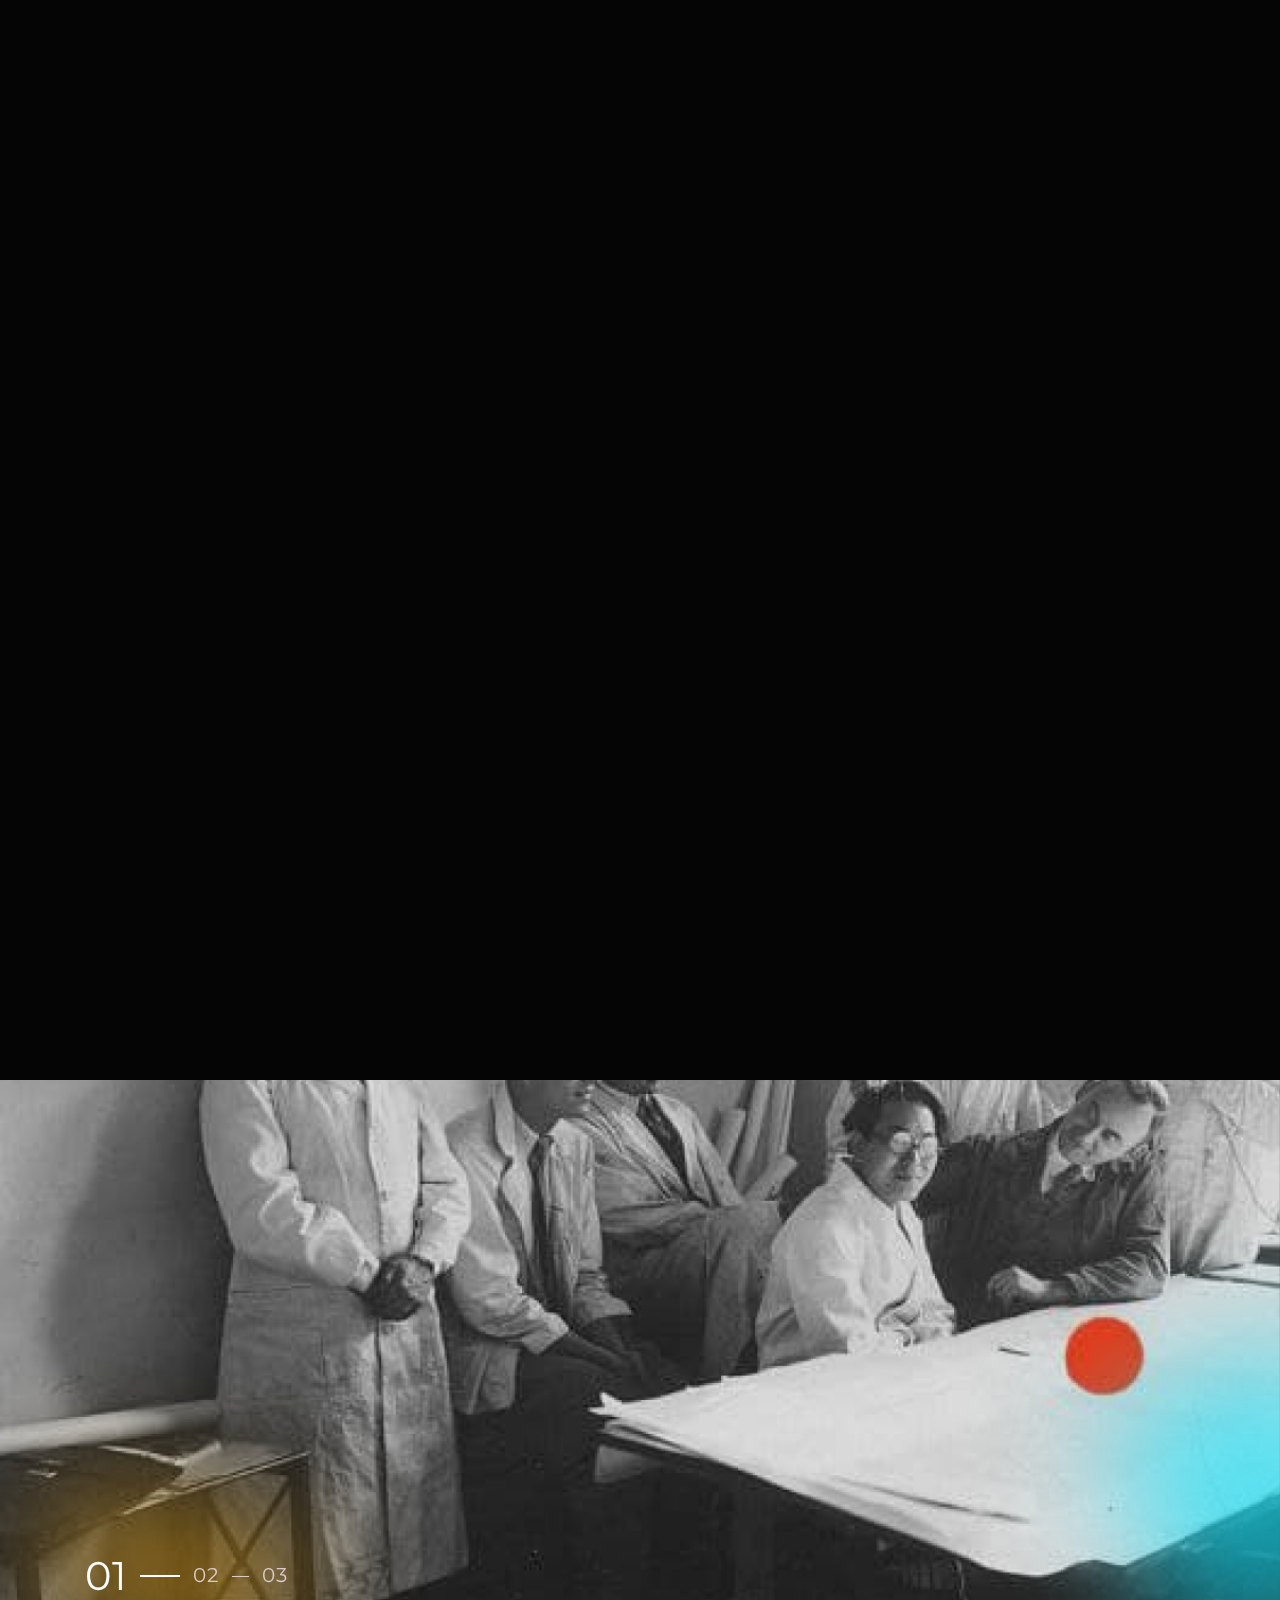
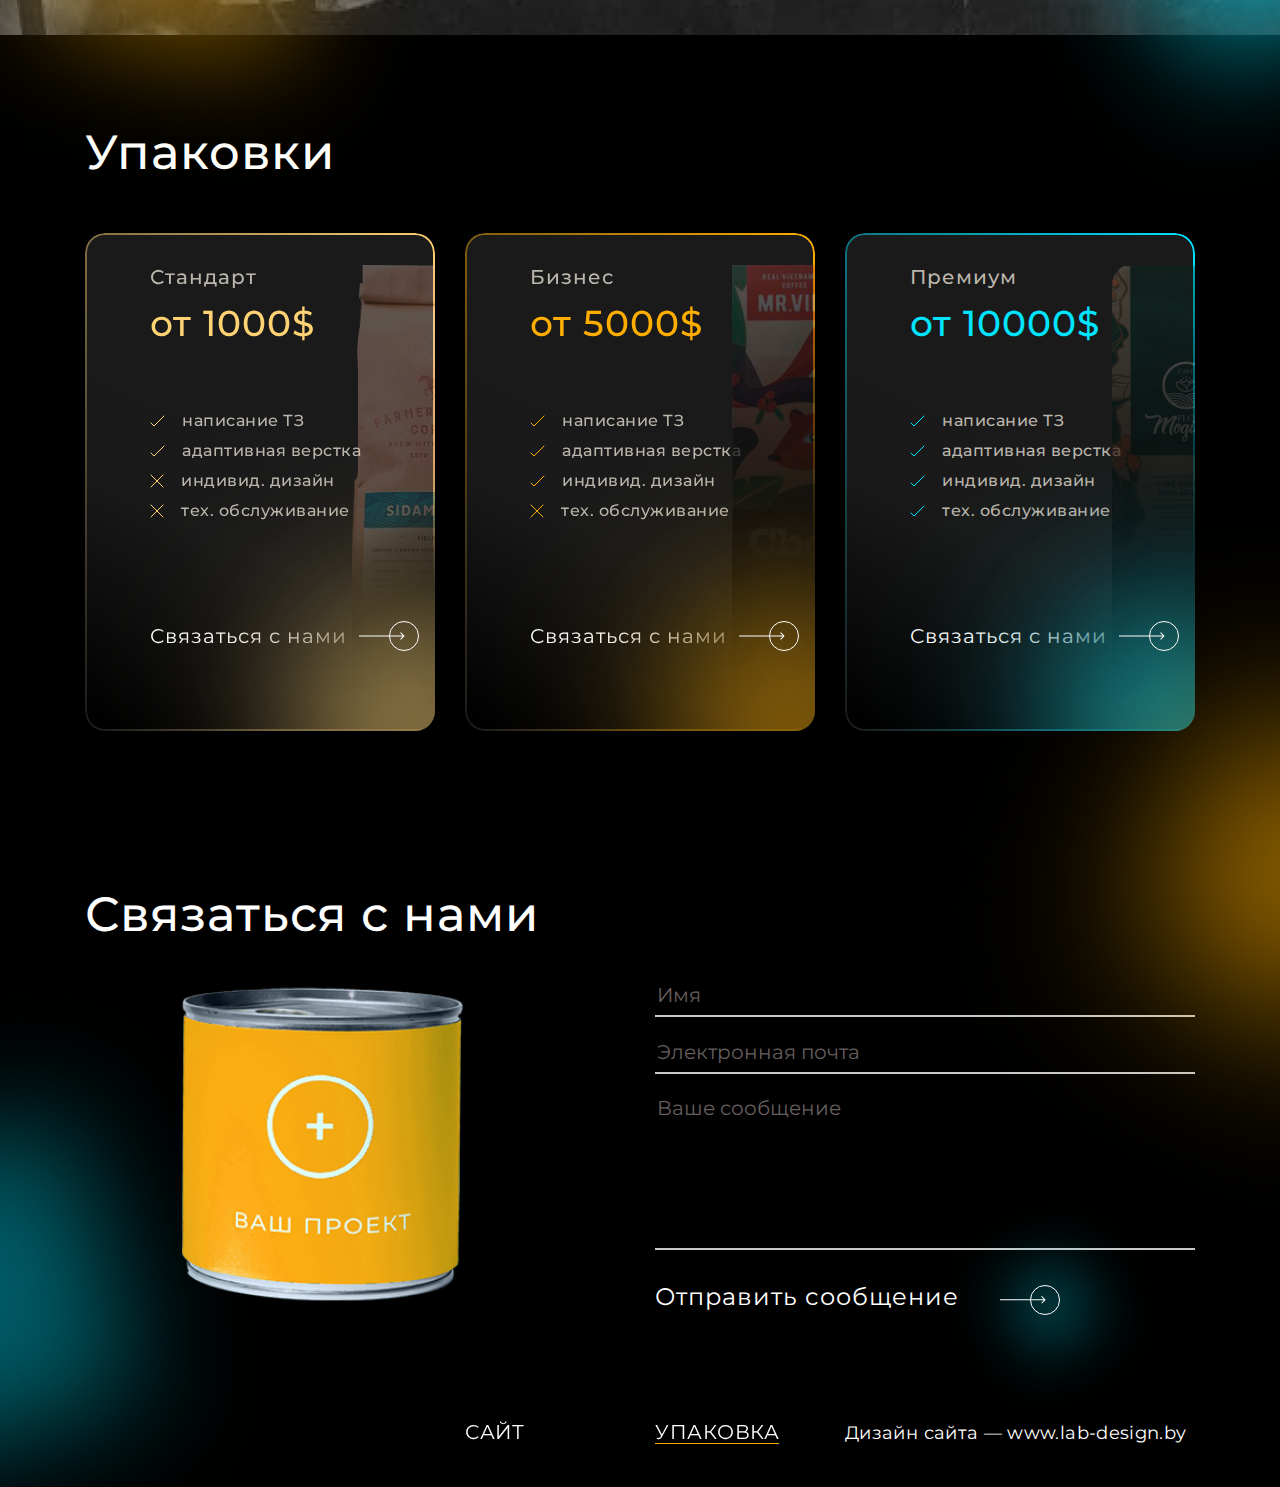
==== commit a88046ee: "feat: update pages" ====
--- a/packing.html
+++ b/packing.html
@@ -10,7 +10,7 @@
     <link rel="stylesheet" href="./css/bootstrap/bootstrap.css">
     <link rel="stylesheet" href="./css/vendor.css">
     <link rel="stylesheet" href="./css/style.css">
-    <title>Design lab</title>
+    <title>Design Lab</title>
 </head>
 
 <body>
@@ -71,7 +71,7 @@
                                 </div>
                             </div>
                             <div
-                                class="header__bottom-image col-sm-6 col-11 d-flex justify-content-sm-start justify-content-end">
+                                class="header__bottom-image col-sm-6 col-11 d-flex justify-content-sm-start justify-content-end align-items-center">
                                 <img src="./assets/header/header-packing-image.png" alt="header-packing-image">
                             </div>
                         </div>
--- a/css/style.css
+++ b/css/style.css
@@ -65,28 +65,28 @@
   left: 50%;
   -webkit-transform: translate(-50%, -50%);
           transform: translate(-50%, -50%);
-  width: 160px;
-  height: 160px;
+  width: 240px;
+  height: 240px;
 }
 
 @media screen and (max-width: 1441px) {
   #loader {
-    width: 130px;
-    height: 130px;
+    width: 180px;
+    height: 180px;
   }
 }
 
 @media screen and (max-width: 1025px) {
   #loader {
-    width: 90px;
-    height: 90px;
+    width: 160px;
+    height: 160px;
   }
 }
 
 @media screen and (max-width: 769px) {
   #loader {
-    width: 78px;
-    height: 78px;
+    width: 120px;
+    height: 120px;
   }
 }
 
@@ -195,10 +195,10 @@
   right: -13px;
   top: -100.7px;
   background: rgba(0, 228, 255, 0.4);
+  filter: blur(110px);
   -webkit-filter: blur(110px);
-          filter: blur(110px);
-  -webkit-transform: rotate(-30deg);
-          transform: rotate(-30deg);
+  transform: rotate(-30deg);
+  -webkit-transform: rotate(-23.73deg);
 }
 
 .spot-4 {
@@ -208,10 +208,10 @@
   right: -13px;
   top: -150.19px;
   background: rgba(233, 130, 94, 0.6);
+  filter: blur(100px);
   -webkit-filter: blur(100px);
-          filter: blur(100px);
+  transform: rotate(-23.73deg);
   -webkit-transform: rotate(-23.73deg);
-          transform: rotate(-23.73deg);
 }
 
 .spot-1 {
@@ -234,10 +234,10 @@
           transform: translateY(-50%);
   top: 587px;
   background: rgba(255, 52, 0, 0.6);
+  filter: blur(110px);
   -webkit-filter: blur(110px);
-          filter: blur(110px);
+  transform: rotate(-23.73deg);
   -webkit-transform: rotate(-23.73deg);
-          transform: rotate(-23.73deg);
 }
 
 @media screen and (max-width: 1441px) {
@@ -262,13 +262,13 @@
     width: 173.51px;
     height: 191.17px;
     -webkit-filter: blur(100px);
-            filter: blur(100px);
+    filter: blur(100px);
   }
   .spot-1 {
     top: -128px;
     left: -117px;
     -webkit-filter: blur(100px);
-            filter: blur(100px);
+    filter: blur(100px);
     width: 238px;
     height: 238px;
   }
@@ -277,8 +277,8 @@
     height: 263.2px;
     left: -130px;
     top: 430px;
+    filter: blur(76px);
     -webkit-filter: blur(76px);
-            filter: blur(76px);
   }
 }
 
@@ -287,7 +287,7 @@
     top: -61px;
     left: -17px;
     -webkit-filter: blur(76px);
-            filter: blur(76px);
+    filter: blur(76px);
     width: 146px;
     height: 146px;
   }
@@ -295,7 +295,7 @@
   .spot-4 {
     top: -100px;
     -webkit-filter: blur(86px);
-            filter: blur(86px);
+    filter: blur(86px);
     width: 171.03px;
     height: 188.43px;
   }
@@ -303,7 +303,7 @@
     width: 200.24px;
     height: 220.62px;
     -webkit-filter: blur(90px);
-            filter: blur(90px);
+    filter: blur(90px);
     top: 320px;
   }
 }
@@ -462,9 +462,9 @@
   position: absolute;
   background: rgba(0, 228, 255, 0.6);
   -webkit-filter: blur(30px);
-          filter: blur(30px);
+  filter: blur(30px);
+  transform: rotate(-23.73deg);
   -webkit-transform: rotate(-23.73deg);
-          transform: rotate(-23.73deg);
 }
 
 .header__button {
@@ -740,7 +740,7 @@
 }
 
 .slider .spot-2 {
-  z-index: 99;
+  z-index: 600 !important;
   position: absolute;
   width: 243.17px;
   height: 267.91px;
@@ -748,9 +748,9 @@
   right: -100px;
   background: rgba(0, 228, 255, 0.6);
   -webkit-filter: blur(60px);
-          filter: blur(60px);
+  filter: blur(60px);
+  transform: rotate(-23.73deg);
   -webkit-transform: rotate(-23.73deg);
-          transform: rotate(-23.73deg);
 }
 
 .slider--packing .slider__numbers .spot {
@@ -775,9 +775,9 @@
   position: absolute;
   background: rgba(255, 52, 0, 0.6);
   -webkit-filter: blur(60px);
-          filter: blur(60px);
+  filter: blur(60px);
+  transform: rotate(-80.43deg);
   -webkit-transform: rotate(-80.43deg);
-          transform: rotate(-80.43deg);
   width: 127.98px;
   height: 246.32px;
   left: 12%;
@@ -788,8 +788,10 @@
   width: 17px;
   height: 1px;
   background: #DBCCCC;
-  -webkit-transition: 0.3s;
-  transition: 0.3s;
+  -webkit-transition: width 0.3s;
+  transition: width 0.3s;
+  -webkit-transition: height 0.3s;
+  transition: height 0.3s;
 }
 
 .slider__number {
@@ -802,8 +804,8 @@
   line-height: 137.8%;
   letter-spacing: 1px;
   color: #DBCCCC;
-  -webkit-transition: 0.3s;
-  transition: 0.3s;
+  -webkit-transition: font-size 0.5s;
+  transition: font-size 0.5s;
 }
 
 .slider__inner {
@@ -897,6 +899,7 @@
 }
 
 .prices__box-spot--first {
+  pointer-events: none !important;
   z-index: 3;
   position: absolute;
   width: 172.01px;
@@ -904,12 +907,13 @@
   left: 288px;
   top: 379.21px;
   -webkit-filter: blur(82px);
-          filter: blur(82px);
+  filter: blur(82px);
+  transform: rotate(-23.73deg);
   -webkit-transform: rotate(-23.73deg);
-          transform: rotate(-23.73deg);
 }
 
 .prices__box-spot--second {
+  pointer-events: none !important;
   z-index: 2;
   position: absolute;
   width: 171.77px;
@@ -918,9 +922,15 @@
   top: 377.21px;
   background: #111111;
   -webkit-filter: blur(54px);
-          filter: blur(54px);
+  filter: blur(54px);
+  transform: rotate(-23.73deg);
   -webkit-transform: rotate(-23.73deg);
-          transform: rotate(-23.73deg);
+}
+
+.prices--packing .prices__box {
+  z-index: 99 !important;
+  border-radius: 20px;
+  overflow: hidden !important;
 }
 
 .prices--packing .prices__box--standart .prices__box-price {
@@ -1001,14 +1011,15 @@
 }
 
 .prices .spot {
-  z-index: 20;
+  pointer-events: none !important;
+  z-index: 600;
   position: absolute;
   width: 213.68px;
   height: 235.42px;
   right: -126.73px;
   bottom: -105.1px;
   background: rgba(255, 52, 0, 0.9);
-  -webkit-filter: blur(40px);
+  -webkit-filter: blur(85px);
   filter: blur(95px);
   -webkit-transform: rotate(-156.04deg);
   transform: rotate(-156.04deg);
@@ -1019,8 +1030,9 @@
 }
 
 .prices__box {
+  z-index: 99 !important;
+  border-radius: 20px;
   overflow: hidden;
-  border-radius: 20px;
   border-image-slice: 1;
   position: relative;
   background-image: linear-gradient(206.1deg, #1A1A1A 38.17%, rgba(26, 26, 26, 0.977429) 60.78%, rgba(0, 0, 0, 0) 98.34%);
@@ -1152,7 +1164,7 @@
 }
 
 .prices__box-contact {
-  z-index: 99;
+  z-index: 300 !important;
   -webkit-box-align: center;
       -ms-flex-align: center;
           align-items: center;
@@ -1180,6 +1192,7 @@
 }
 
 .prices__box-arrow {
+  z-index: 1;
   position: absolute;
   outline: none;
   left: 0;
@@ -1189,6 +1202,7 @@
 }
 
 .prices__box-button {
+  z-index: 2;
   padding-top: 5px;
   padding-bottom: 5px;
   overflow: hidden;
@@ -1530,6 +1544,7 @@
 }
 
 .contacts .form__button {
+  -webkit-tap-highlight-color: transparent;
   margin-left: 34px;
 }
 
@@ -1648,8 +1663,8 @@
   position: absolute;
   left: 0;
   top: 50%;
+  transform: translateY(-40%);
   -webkit-transform: translateY(-40%);
-          transform: translateY(-40%);
 }
 
 .contacts .form__button-box {
@@ -1673,16 +1688,17 @@
 }
 
 .contacts .form__button-box .spot {
+  pointer-events: none !important;
   top: 0;
   right: 30px;
   position: absolute;
   width: 51.89px;
   height: 57.17px;
   background: rgba(0, 228, 255, 0.6);
+  filter: blur(34px);
   -webkit-filter: blur(34px);
-          filter: blur(34px);
+  transform: rotate(-23.73deg);
   -webkit-transform: rotate(-23.73deg);
-          transform: rotate(-23.73deg);
 }
 
 @media screen and (max-width: 1199px) {
@@ -2006,7 +2022,7 @@
   top: 250px;
   background: rgba(0, 228, 255, 0.4);
   -webkit-filter: blur(60px);
-          filter: blur(60px);
+  filter: blur(60px);
   -webkit-transform: rotate(75deg);
           transform: rotate(75deg);
 }
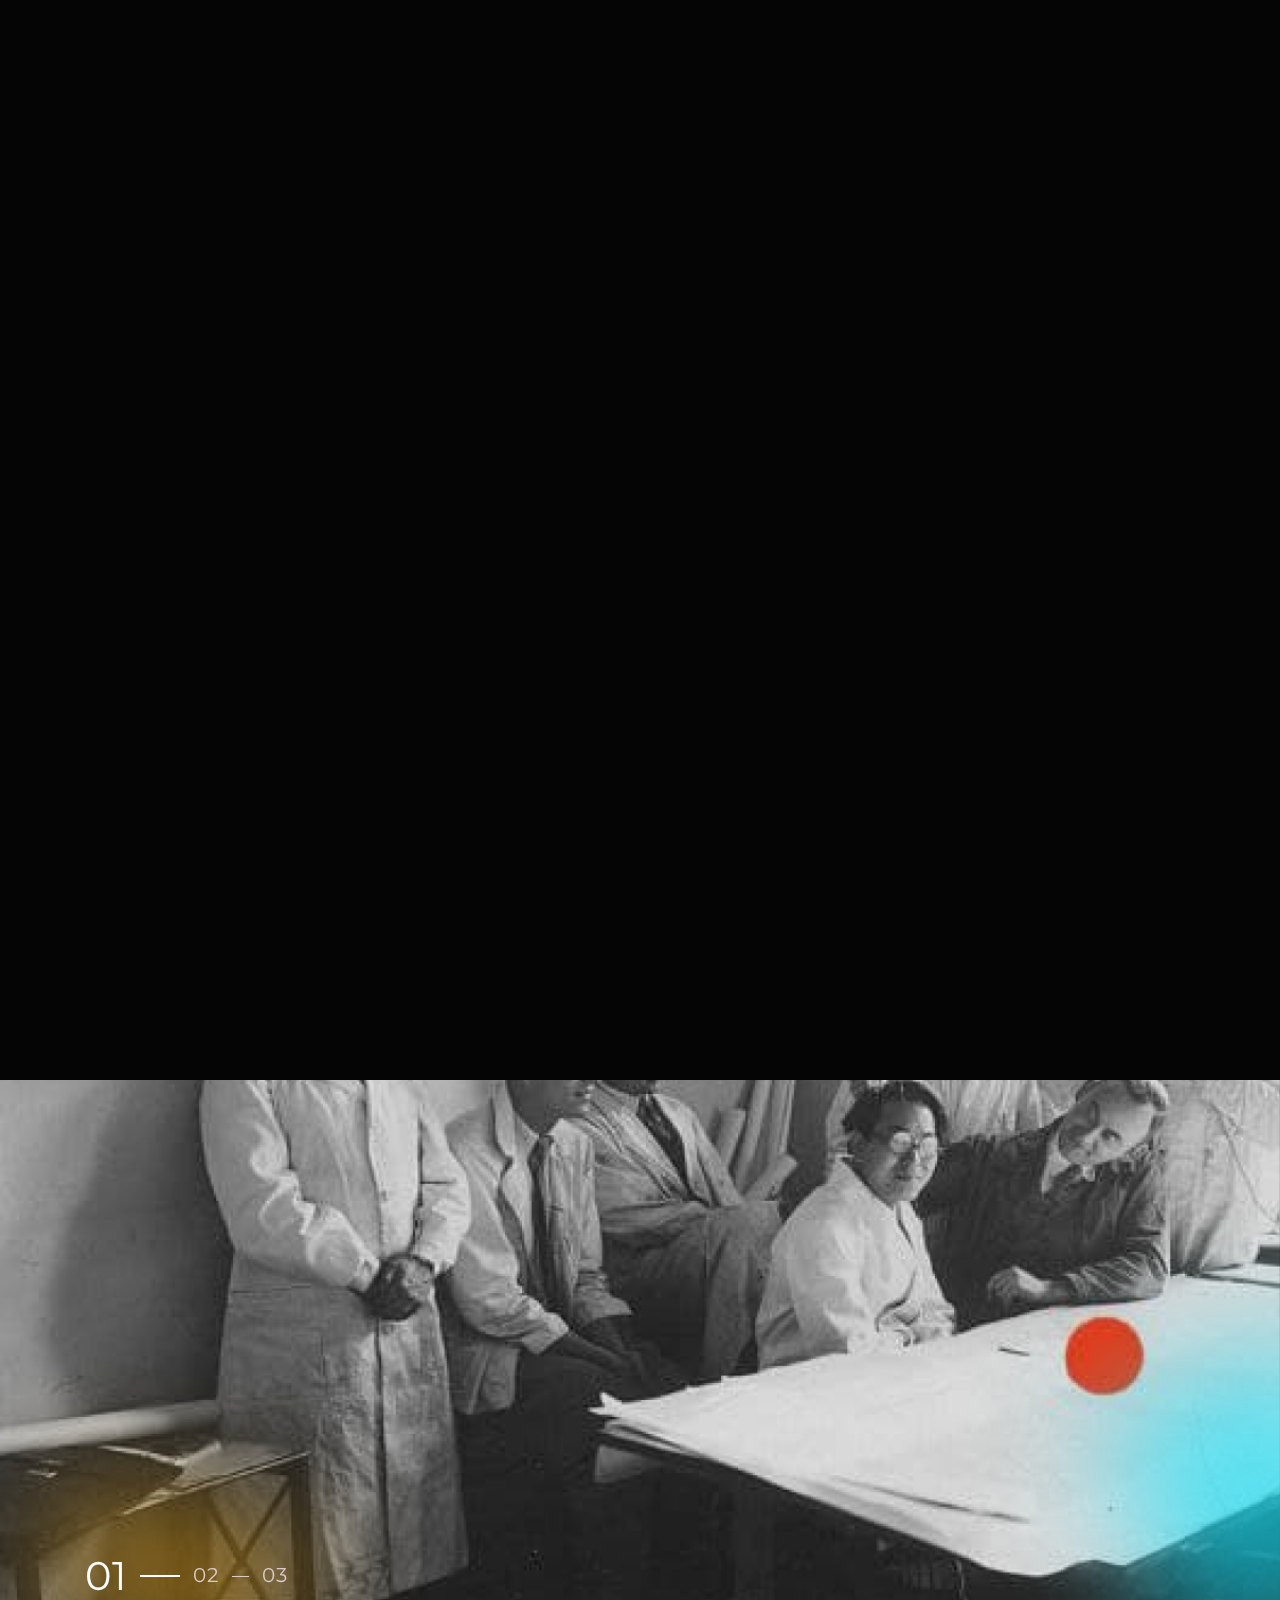
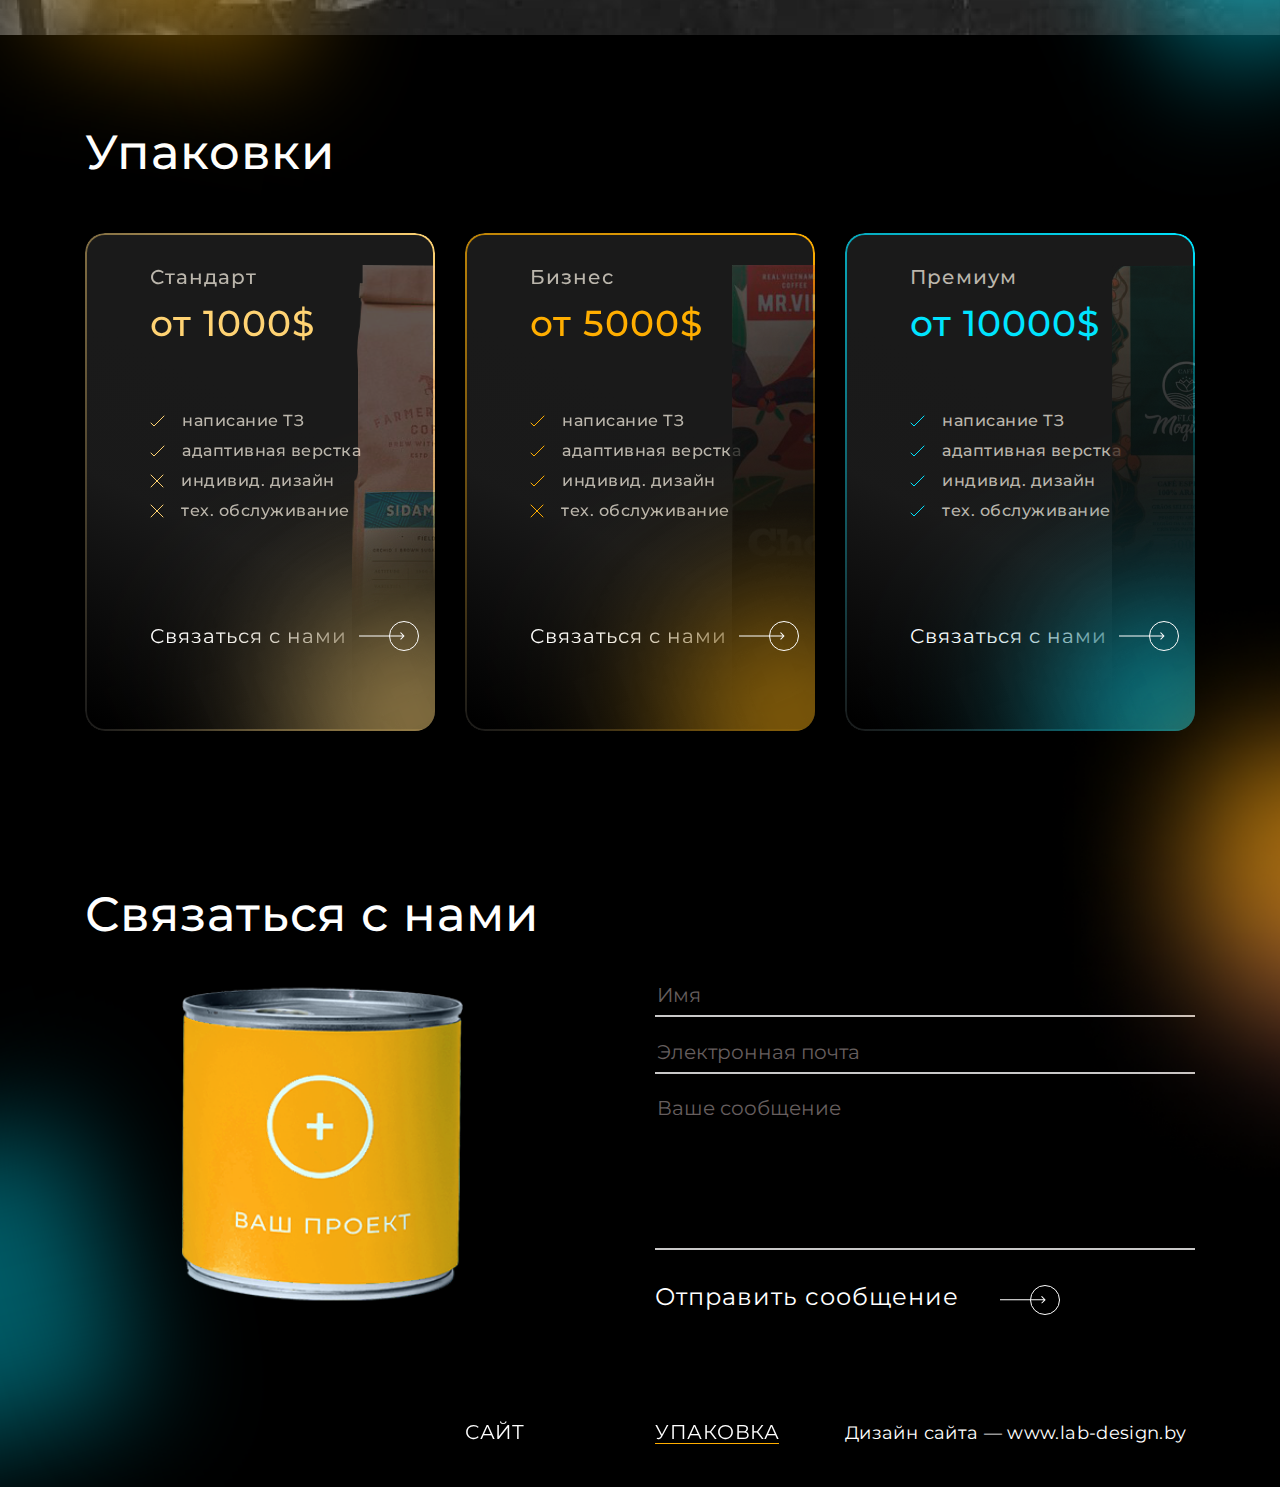
==== commit fc2baa45: "feat: update pages" ====
--- a/packing.html
+++ b/packing.html
@@ -116,7 +116,9 @@
             </section>
             
             <section class="prices prices--packing">
-                <div class="spot"></div>
+                <div class="spot">
+                    <img src="./assets/prices/spot-packing.png" alt="spot-packing">
+                </div>
                 <div class="container">
                     <h2 class="prices__title title">
                         Упаковки
--- a/css/style.css
+++ b/css/style.css
@@ -443,8 +443,6 @@
 .header__button-box {
   position: relative;
   max-width: 440px;
-  -webkit-column-gap: 27px;
-          column-gap: 27px;
   font-family: 'Montserrat';
   font-style: normal;
   font-weight: 400;
@@ -465,6 +463,10 @@
   filter: blur(30px);
   transform: rotate(-23.73deg);
   -webkit-transform: rotate(-23.73deg);
+}
+
+.header__button-box span {
+  margin-right: 27px;
 }
 
 .header__button {
@@ -575,9 +577,10 @@
             align-items: center;
   }
   .header--packing .header__button-box {
-    -webkit-column-gap: 62px;
-            column-gap: 62px;
     max-width: 352px;
+  }
+  .header--packing .header__button-box span {
+    margin-right: 62px;
   }
   .header--packing .header__button-box .spot {
     top: 4px;
@@ -624,9 +627,10 @@
     width: 35px;
   }
   .header--packing .header__button-box {
-    -webkit-column-gap: 27px;
-            column-gap: 27px;
     max-width: 272px;
+  }
+  .header--packing .header__button-box span {
+    margin-right: 27px;
   }
   .header--packing .header__button-box .spot {
     top: -2px;
@@ -948,6 +952,27 @@
   inset: 0;
   padding: 2px;
   background: linear-gradient(60deg, #1a1a1a, #FFD373);
+  -webkit-mask-composite: exclude;
+          mask-composite: exclude;
+  overflow: hidden;
+}
+
+.prices--packing .prices__box--business .prices__box-price {
+  color: #FFAE00;
+}
+
+.prices--packing .prices__box--business .prices__box-spot--first {
+  background: rgba(255, 174, 0, 0.8);
+}
+
+.prices--packing .prices__box--business::before {
+  border-radius: 20px;
+  content: "";
+  position: absolute;
+  inset: 0;
+  padding: 2px;
+  background: linear-gradient(60deg, #1a1a1a, #FFAE00);
+  background: -webkit-linear-gradient(60deg, #1a1a1a, #FFAE00);
   -webkit-mask: -webkit-gradient(linear, left top, left bottom, color-stop(0, #fff)) content-box, -webkit-gradient(linear, left top, left bottom, color-stop(0, #fff));
   -webkit-mask: linear-gradient(#fff 0 0) content-box, linear-gradient(#fff 0 0);
   -webkit-mask-composite: xor;
@@ -955,21 +980,22 @@
   overflow: hidden;
 }
 
-.prices--packing .prices__box--business .prices__box-price {
-  color: #FFAE00;
-}
-
-.prices--packing .prices__box--business .prices__box-spot--first {
-  background: rgba(255, 174, 0, 0.8);
-}
-
-.prices--packing .prices__box--business::before {
+.prices--packing .prices__box--premium .prices__box-price {
+  color: #00E4FF;
+}
+
+.prices--packing .prices__box--premium .prices__box-spot--first {
+  background: rgba(0, 228, 255, 0.8);
+}
+
+.prices--packing .prices__box--premium::before {
   border-radius: 20px;
   content: "";
   position: absolute;
   inset: 0;
   padding: 2px;
-  background: linear-gradient(60deg, #1a1a1a, #FFAE00);
+  background: linear-gradient(60deg, #1a1a1a, #00E4FF);
+  background: -webkit-linear-gradient(60deg, #1a1a1a, #00E4FF);
   -webkit-mask: -webkit-gradient(linear, left top, left bottom, color-stop(0, #fff)) content-box, -webkit-gradient(linear, left top, left bottom, color-stop(0, #fff));
   -webkit-mask: linear-gradient(#fff 0 0) content-box, linear-gradient(#fff 0 0);
   -webkit-mask-composite: xor;
@@ -977,32 +1003,6 @@
   overflow: hidden;
 }
 
-.prices--packing .prices__box--premium .prices__box-price {
-  color: #00E4FF;
-}
-
-.prices--packing .prices__box--premium .prices__box-spot--first {
-  background: rgba(0, 228, 255, 0.8);
-}
-
-.prices--packing .prices__box--premium::before {
-  border-radius: 20px;
-  content: "";
-  position: absolute;
-  inset: 0;
-  padding: 2px;
-  background: linear-gradient(60deg, #1a1a1a, #00E4FF);
-  -webkit-mask: -webkit-gradient(linear, left top, left bottom, color-stop(0, #fff)) content-box, -webkit-gradient(linear, left top, left bottom, color-stop(0, #fff));
-  -webkit-mask: linear-gradient(#fff 0 0) content-box, linear-gradient(#fff 0 0);
-  -webkit-mask-composite: xor;
-  mask-composite: exclude;
-  overflow: hidden;
-}
-
-.prices--packing .spot {
-  background: rgba(255, 174, 0, 0.8) !important;
-}
-
 .prices {
   background-color: #000;
   padding-top: 88px;
@@ -1011,18 +1011,12 @@
 }
 
 .prices .spot {
-  pointer-events: none !important;
   z-index: 600;
   position: absolute;
-  width: 213.68px;
-  height: 235.42px;
-  right: -126.73px;
-  bottom: -105.1px;
-  background: rgba(255, 52, 0, 0.9);
-  -webkit-filter: blur(85px);
-  filter: blur(95px);
-  -webkit-transform: rotate(-156.04deg);
-  transform: rotate(-156.04deg);
+  width: 571.68px;
+  height: 306.42px;
+  right: -348.73px;
+  bottom: -26.1px;
 }
 
 .prices__title {
@@ -1053,6 +1047,7 @@
   inset: 0;
   padding: 2px;
   background: linear-gradient(60deg, #1a1a1a, #E9825E);
+  background: -webkit-linear-gradient(60deg, #1a1a1a, #E9825E);
   -webkit-mask: -webkit-gradient(linear, left top, left bottom, color-stop(0, #fff)) content-box, -webkit-gradient(linear, left top, left bottom, color-stop(0, #fff));
   -webkit-mask: linear-gradient(#fff 0 0) content-box, linear-gradient(#fff 0 0);
   -webkit-mask-composite: xor;
@@ -1067,6 +1062,7 @@
   inset: 0;
   padding: 2px;
   background: linear-gradient(60deg, #1a1a1a, #FF3400);
+  background: -webkit-linear-gradient(60deg, #1a1a1a, #FF3400);
   -webkit-mask: -webkit-gradient(linear, left top, left bottom, color-stop(0, #fff)) content-box, -webkit-gradient(linear, left top, left bottom, color-stop(0, #fff));
   -webkit-mask: linear-gradient(#fff 0 0) content-box, linear-gradient(#fff 0 0);
   -webkit-mask-composite: xor;
@@ -1081,6 +1077,7 @@
   inset: 0;
   padding: 2px;
   background: linear-gradient(60deg, #1a1a1a, #00E4FF);
+  background: -webkit-linear-gradient(60deg, #1a1a1a, #00E4FF);
   -webkit-mask: -webkit-gradient(linear, left top, left bottom, color-stop(0, #fff)) content-box, -webkit-gradient(linear, left top, left bottom, color-stop(0, #fff));
   -webkit-mask: linear-gradient(#fff 0 0) content-box, linear-gradient(#fff 0 0);
   -webkit-mask-composite: xor;
@@ -1138,8 +1135,6 @@
   -webkit-box-align: center;
       -ms-flex-align: center;
           align-items: center;
-  -webkit-column-gap: 17px;
-          column-gap: 17px;
   font-family: 'Montserrat';
   font-style: normal;
   font-weight: 500;
@@ -1147,6 +1142,10 @@
   line-height: 20px;
   letter-spacing: 0.5px;
   color: #BBB6AC;
+}
+
+.prices__box-services li span {
+  margin-left: 17px;
 }
 
 .prices__box-services li:not(:last-child) {
@@ -1178,8 +1177,10 @@
   display: -webkit-box;
   display: -ms-flexbox;
   display: flex;
-  -webkit-column-gap: 12px;
-          column-gap: 12px;
+}
+
+.prices__box-contact span {
+  margin-right: 12px;
 }
 
 .prices__box-contact a {
@@ -1192,7 +1193,7 @@
 }
 
 .prices__box-arrow {
-  z-index: 1;
+  z-index: 4;
   position: absolute;
   outline: none;
   left: 0;
@@ -1274,6 +1275,9 @@
 }
 
 @media screen and (max-width: 1199px) {
+  .prices__box-contact span {
+    margin-right: 2px;
+  }
   .prices {
     padding-top: 80px;
     padding-bottom: 102px;
@@ -1305,19 +1309,12 @@
     width: 13px;
     height: 10px;
   }
-  .prices__box-services li {
-    -webkit-column-gap: 11px;
-            column-gap: 11px;
-  }
   .prices__box-services span {
+    margin-left: 11px;
     z-index: 20;
     font-size: 15px;
     line-height: 18px;
     letter-spacing: 0.5px;
-  }
-  .prices__box-contact {
-    -webkit-column-gap: 2px;
-            column-gap: 2px;
   }
   .prices__box-contact span {
     z-index: 20;
@@ -1367,21 +1364,15 @@
   .prices__box-services {
     margin-bottom: 101px;
   }
-  .prices__box-services li {
-    -webkit-column-gap: 10px;
-            column-gap: 10px;
-  }
   .prices__box-services span {
+    margin-left: 10px;
     z-index: 20;
     font-size: 16px;
     line-height: 20px;
     letter-spacing: 1px;
   }
-  .prices__box-contact {
-    -webkit-column-gap: 4px;
-            column-gap: 4px;
-  }
   .prices__box-contact span {
+    margin-right: 4px;
     font-size: 20px;
     line-height: 1px;
   }
@@ -1401,8 +1392,7 @@
     padding-bottom: 65px;
   }
   .prices .spot {
-    width: 153.68px;
-    height: 265.42px;
+    bottom: 100.9px;
   }
   .prices__box:first-child {
     margin-bottom: 27px;
@@ -1432,19 +1422,12 @@
   .prices__box-services {
     margin-bottom: 31px;
   }
-  .prices__box-services li {
-    -webkit-column-gap: 10px;
-            column-gap: 10px;
-  }
   .prices__box-services span {
     font-size: 14px;
     line-height: 17px;
   }
-  .prices__box-contact {
-    -webkit-column-gap: 4px;
-            column-gap: 4px;
-  }
   .prices__box-contact span {
+    margin-right: 4px;
     font-size: 16px;
     line-height: 0.5px;
   }
@@ -1455,8 +1438,8 @@
     padding-left: 18px;
   }
   .prices__box-spot--first {
-    left: 201px;
-    top: 382.21px;
+    left: 166px;
+    top: 256.21px;
   }
   .prices__box-spot--second {
     left: 90px;
@@ -1495,17 +1478,18 @@
   .prices__box-services {
     margin-bottom: 82px;
   }
-  .prices__box-services li {
-    -webkit-column-gap: 20px;
-            column-gap: 20px;
-  }
   .prices__box-services li svg {
     width: 10px;
     height: 8px;
   }
-  .prices__box-contact {
-    -webkit-column-gap: 40px;
-            column-gap: 40px;
+  .prices__box-services li span {
+    margin-left: 20px;
+  }
+  .prices .spot {
+    bottom: 0;
+  }
+  .prices__box-contact span {
+    margin-right: 40px;
   }
   .prices__box-button {
     padding-left: 18px;
@@ -1648,6 +1632,7 @@
 }
 
 .contacts .form__button {
+  z-index: 120 !important;
   padding-right: 0px;
   overflow: hidden;
   position: relative;
@@ -1658,6 +1643,12 @@
   padding-left: 30px;
 }
 
+.contacts .form__button:focus, .contacts .form__button:active {
+  outline: none;
+  -webkit-box-shadow: none;
+          box-shadow: none;
+}
+
 .contacts .form__button-arrow {
   outline: none;
   position: absolute;
@@ -1688,17 +1679,16 @@
 }
 
 .contacts .form__button-box .spot {
-  pointer-events: none !important;
-  top: 0;
-  right: 30px;
-  position: absolute;
-  width: 51.89px;
-  height: 57.17px;
-  background: rgba(0, 228, 255, 0.6);
-  filter: blur(34px);
-  -webkit-filter: blur(34px);
-  transform: rotate(-23.73deg);
-  -webkit-transform: rotate(-23.73deg);
+  top: -35px;
+  right: -2px;
+  position: absolute;
+  width: 125.89px;
+  height: -22.83px;
+}
+
+.contacts .form__button-box .spot img {
+  width: 100%;
+  height: auto;
 }
 
 @media screen and (max-width: 1199px) {
@@ -1738,7 +1728,7 @@
     line-height: 137.8%;
   }
   .contacts .form__button-box .spot {
-    right: 0;
+    right: -34px;
   }
   .contacts .form__button {
     margin-left: 20px;
@@ -1795,7 +1785,7 @@
 
 @media screen and (max-width: 575px) {
   .contacts .form__button-box .spot {
-    right: 15px;
+    right: -14px;
   }
   .contacts .form__prebutton {
     font-size: 16px;
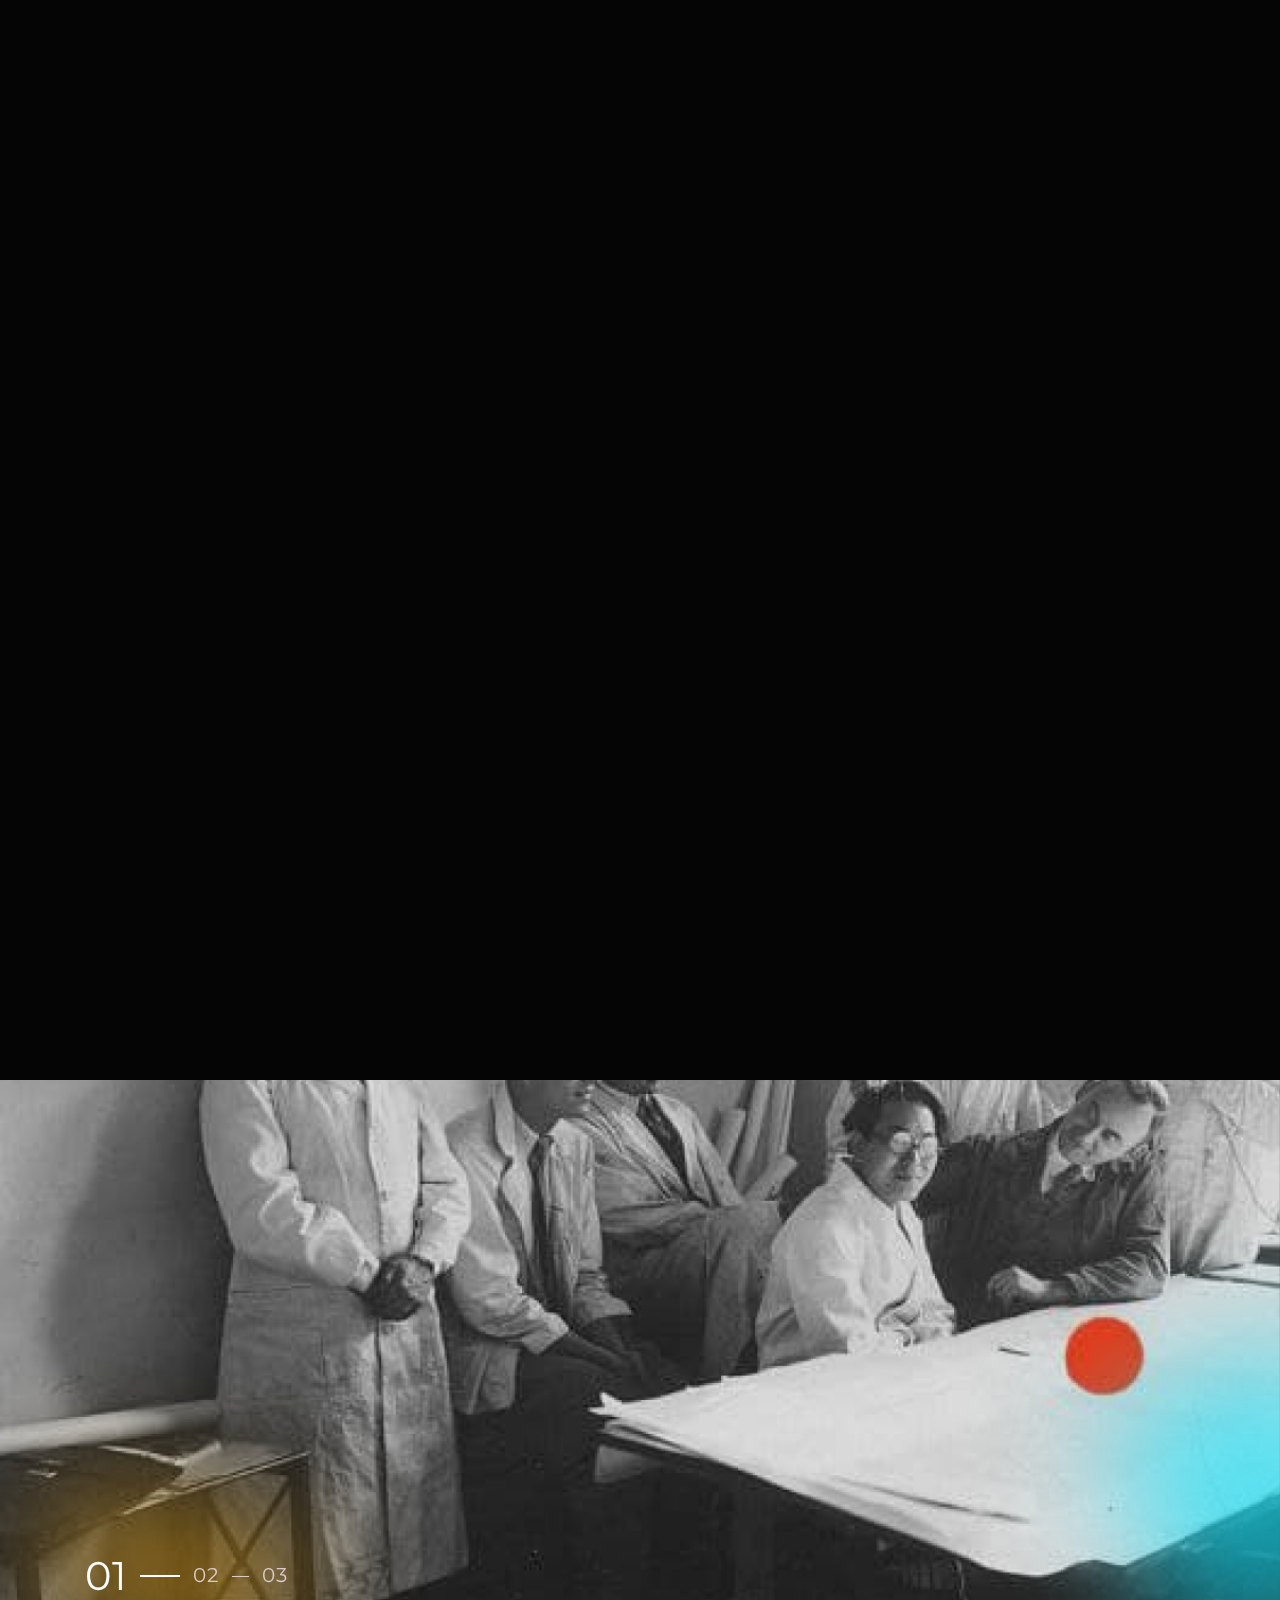
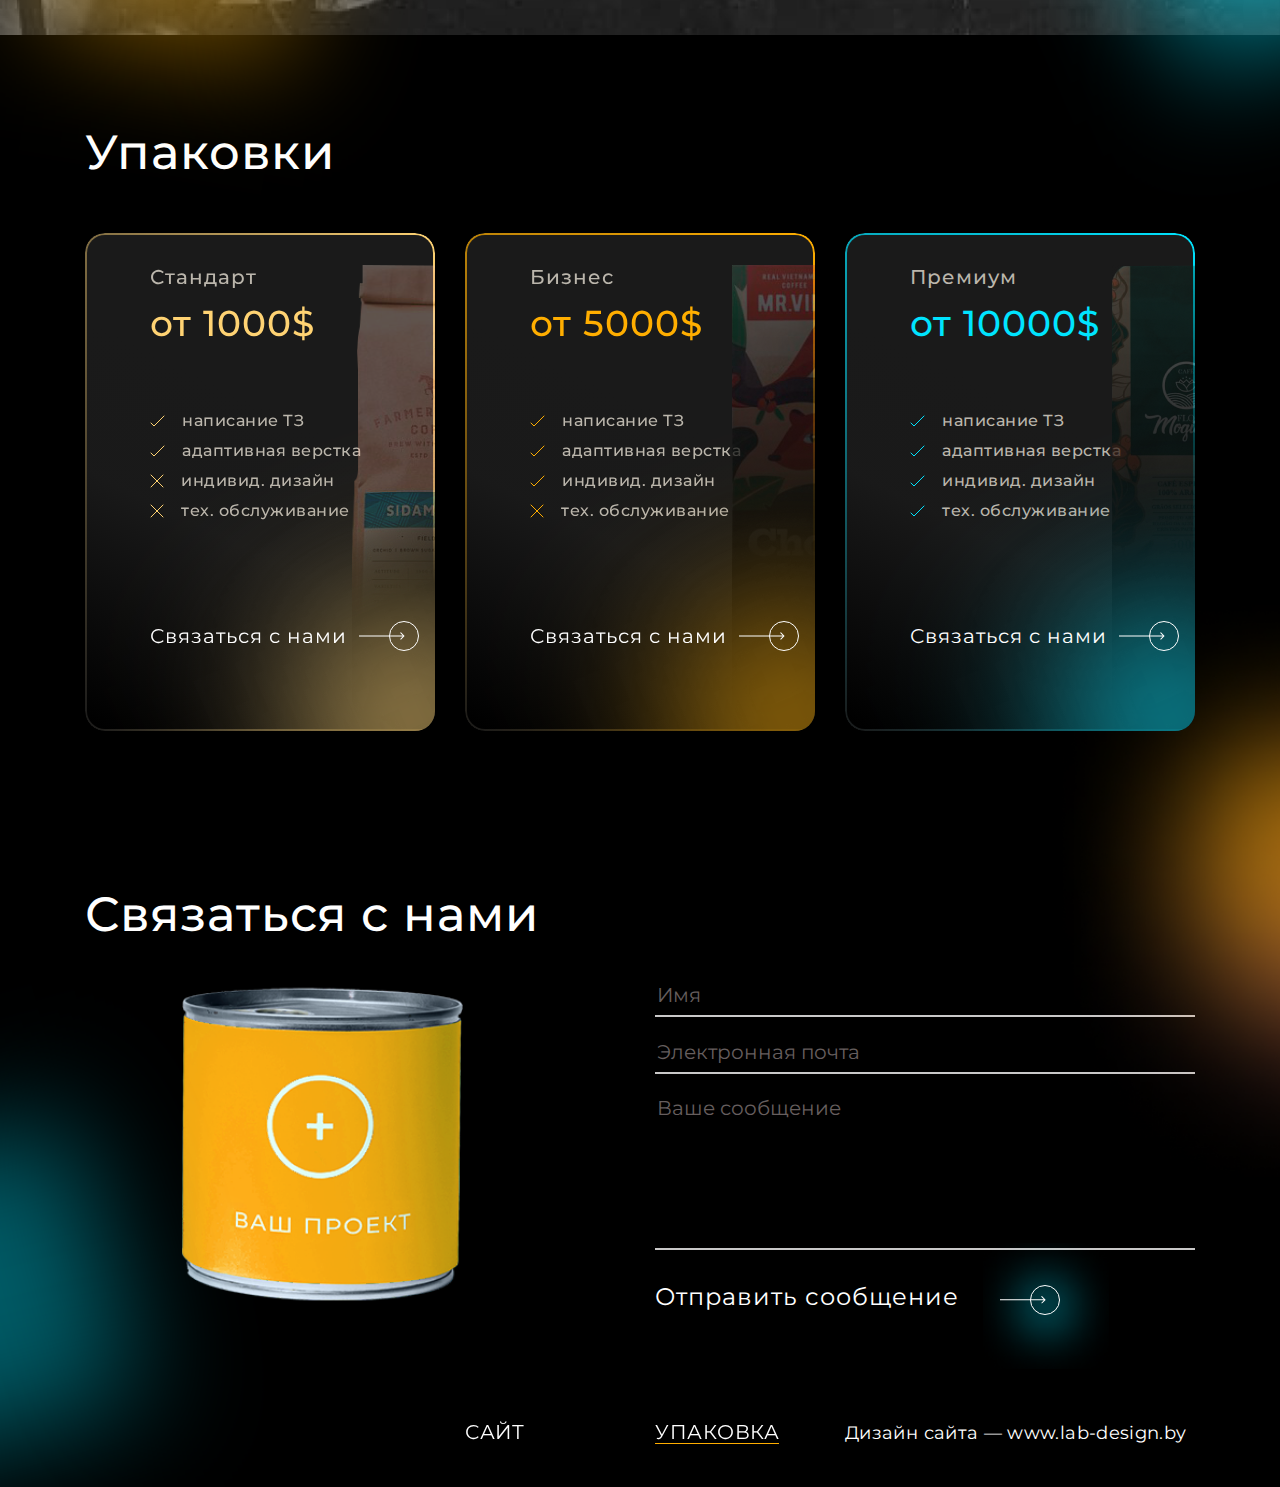
==== commit 8ebb0bf8: "feat: update pages" ====
--- a/packing.html
+++ b/packing.html
@@ -353,7 +353,9 @@
                                                 aria-required="true" class="full-width"></textarea>
                                         </div>
                                         <div class="form-field form__button-box">
-                                            <div class="spot"></div>
+                                            <div class="spot">
+                                                <img src="./assets/contacts/blure.png" alt="blure">
+                                            </div>
                                             <span class="form__prebutton">
                                                 Отправить сообщение
                                             </span>
--- a/css/style.css
+++ b/css/style.css
@@ -1010,8 +1010,12 @@
   position: relative;
 }
 
+.prices__box-contact span {
+  z-index: 100;
+}
+
 .prices .spot {
-  z-index: 600;
+  z-index: 3;
   position: absolute;
   width: 571.68px;
   height: 306.42px;
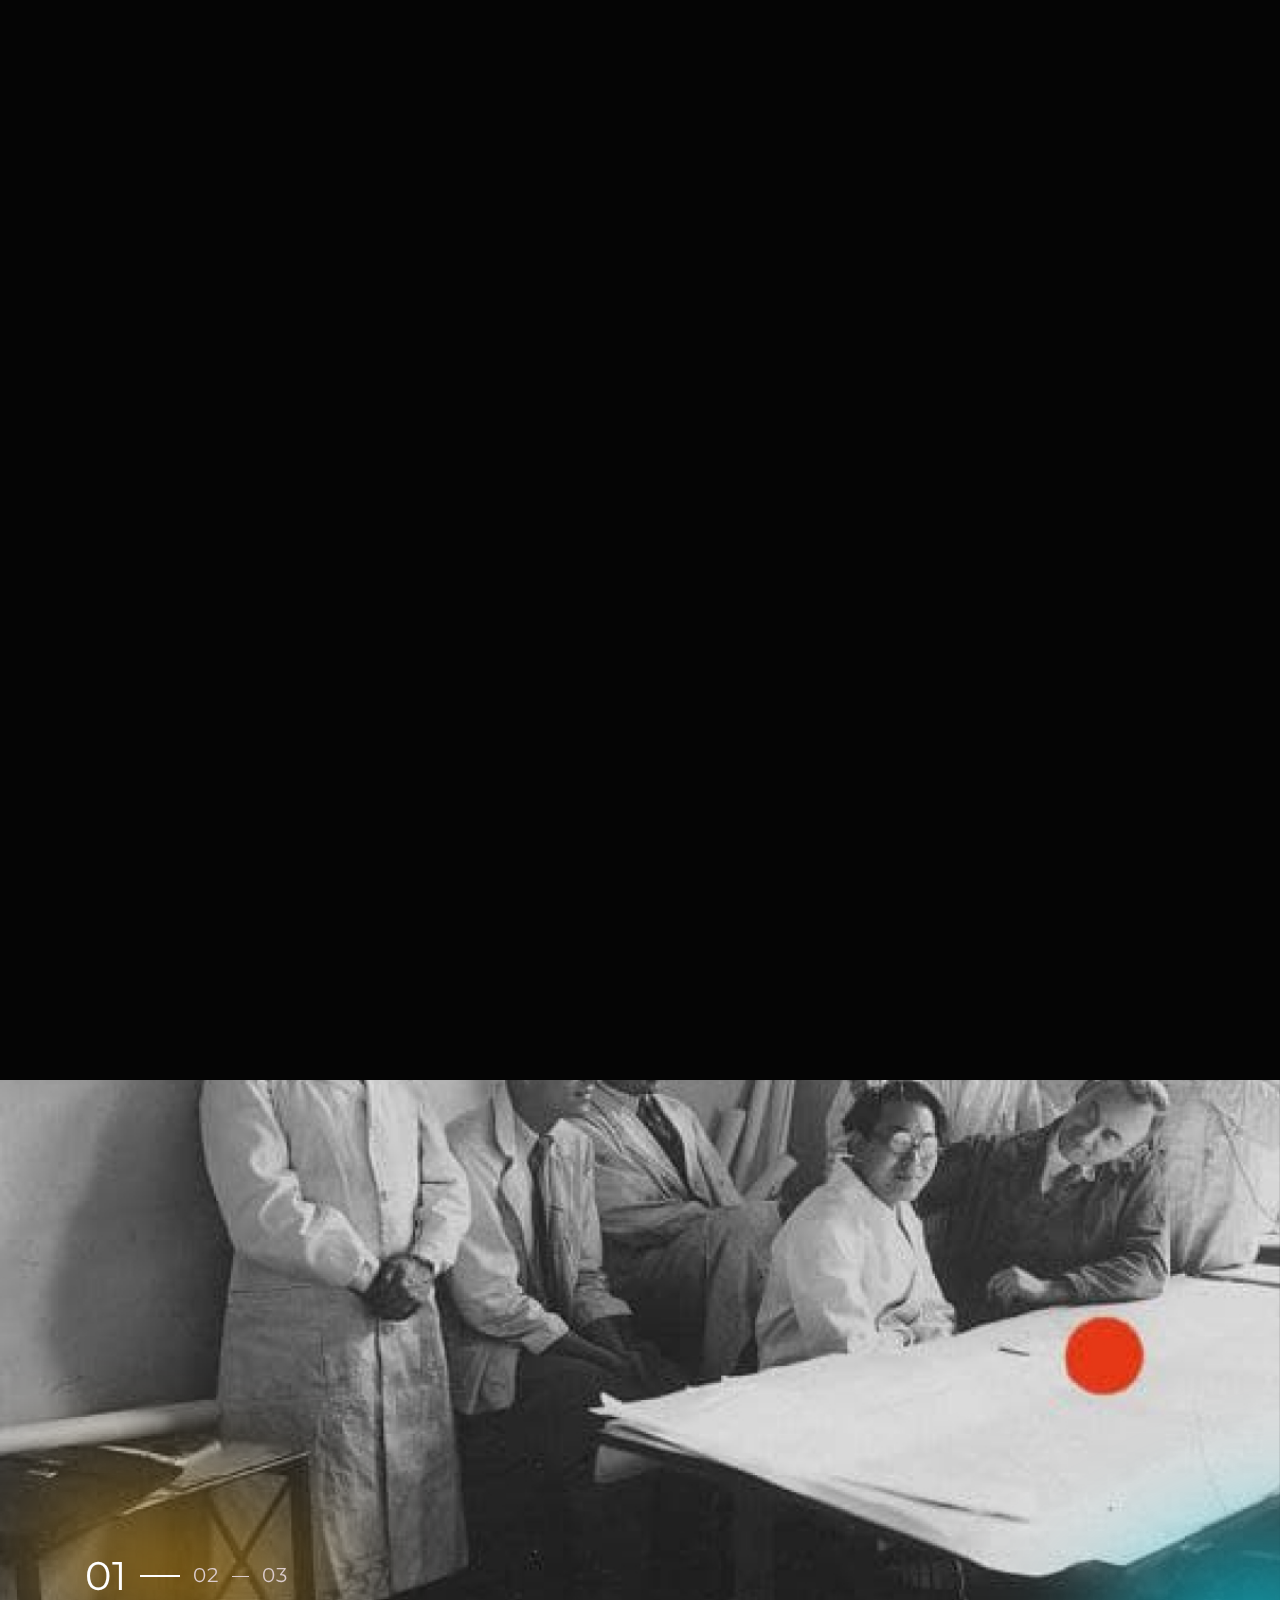
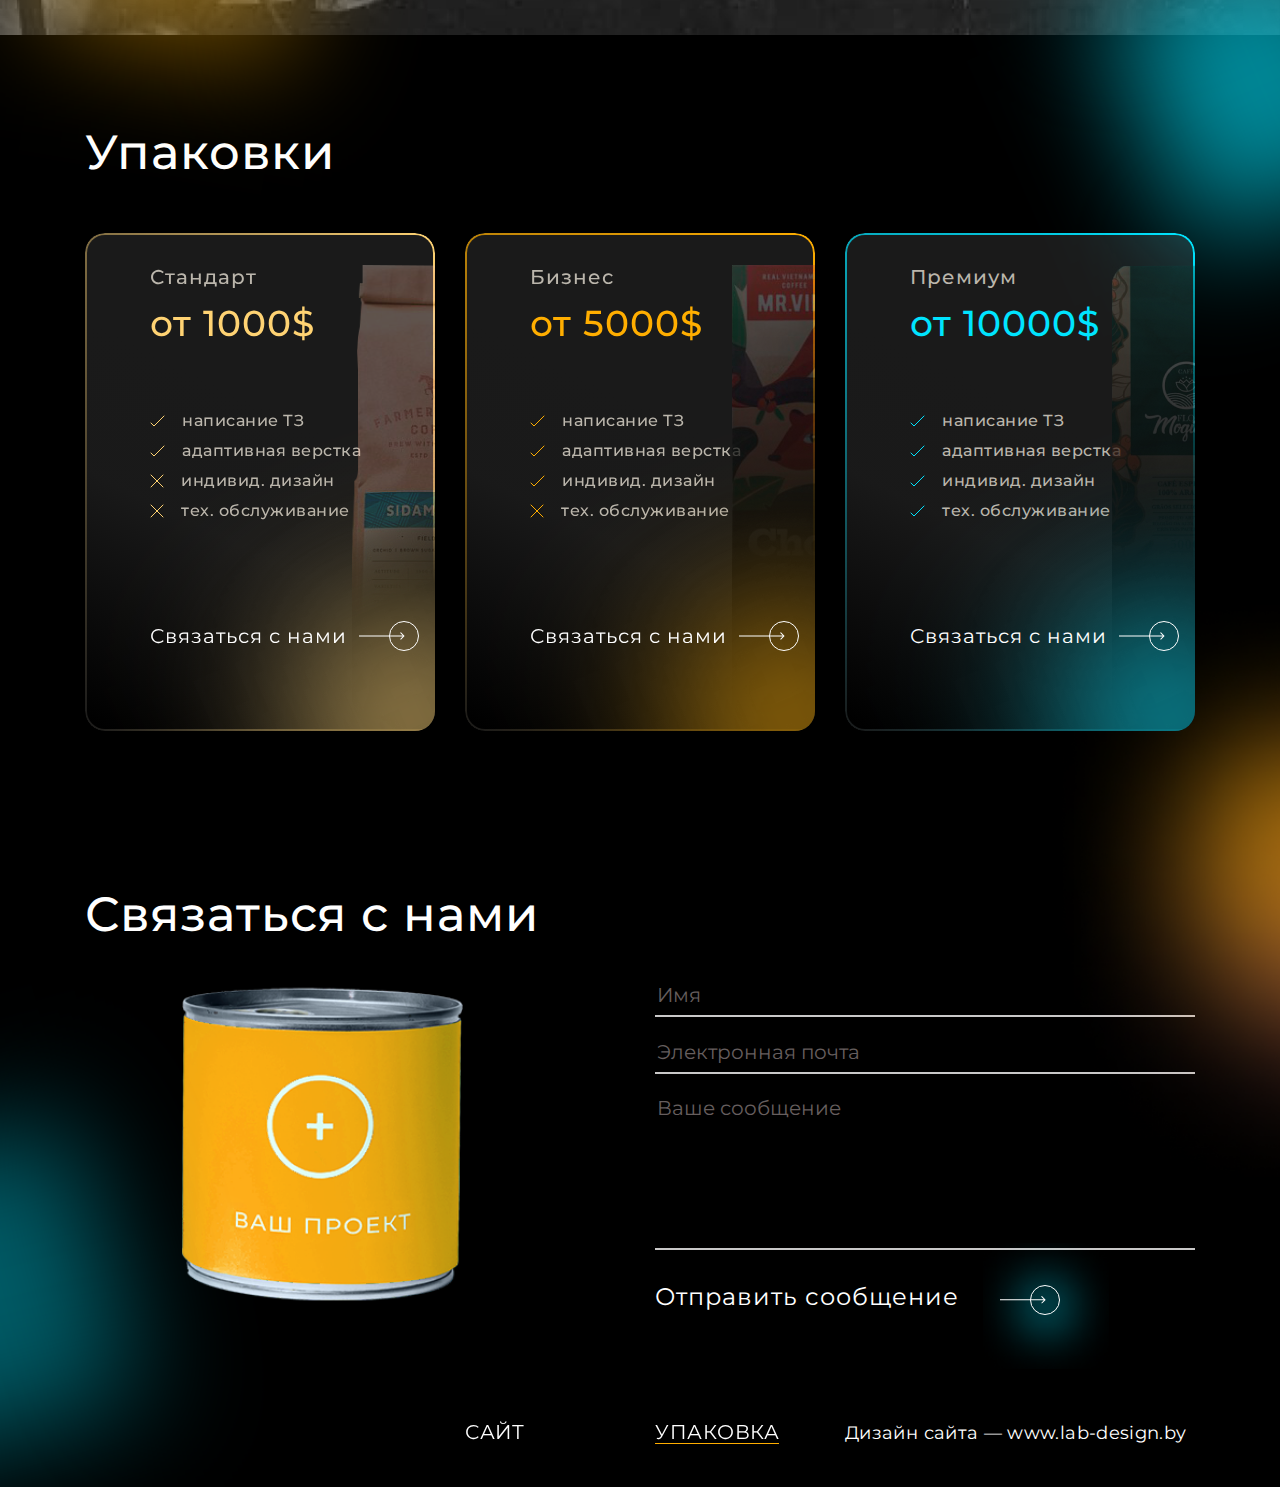
==== commit d474e3c7: "feat: add other sizes for devices" ====
--- a/packing.html
+++ b/packing.html
@@ -16,10 +16,9 @@
 <body>
     <div class="wrapper">
         <header class="header header--packing">
-            <div class="spot-1"></div>
-            <div class="spot-2"></div>
+
             <div class="spot-3"></div>
-            <div class="spot-4"></div>
+
             <div class="header__inner">
                 <div class="header__menu">
                     <div class="container">
@@ -41,6 +40,9 @@
                 </div>
                 <div class="header__bottom">
                     <div class="container">
+                        <div class="spot-1"></div>
+                        <div class="spot-2"></div>
+                        <div class="spot-4"></div>
                         <div class="header__bottom-inner row justify-content-center">
                             <div class="col-6"></div>
 
--- a/css/style.css
+++ b/css/style.css
@@ -69,6 +69,13 @@
   height: 240px;
 }
 
+@media screen and (min-width: 1919px) {
+  #loader {
+    width: 260px;
+    height: 260px;
+  }
+}
+
 @media screen and (max-width: 1441px) {
   #loader {
     width: 180px;
@@ -192,11 +199,11 @@
   position: absolute;
   width: 296.6px;
   height: 326.78px;
-  right: -13px;
-  top: -100.7px;
+  right: -106px;
+  top: -194.7px;
   background: rgba(0, 228, 255, 0.4);
   filter: blur(110px);
-  -webkit-filter: blur(110px);
+  -webkit-filter: blur(100px);
   transform: rotate(-30deg);
   -webkit-transform: rotate(-23.73deg);
 }
@@ -205,8 +212,8 @@
   position: absolute;
   width: 290.33px;
   height: 319.87px;
-  right: -13px;
-  top: -150.19px;
+  right: -138px;
+  top: -262.19px;
   background: rgba(233, 130, 94, 0.6);
   filter: blur(100px);
   -webkit-filter: blur(100px);
@@ -218,57 +225,81 @@
   position: absolute;
   width: 256px;
   height: 256px;
-  left: 65px;
-  top: -180px;
+  left: -73px;
+  top: -190px;
   background: rgba(233, 130, 94, 0.8);
   border: 1px solid #000000;
-  -webkit-filter: blur(110px);
-          filter: blur(110px);
+  -webkit-filter: blur(100px);
+          filter: blur(100px);
 }
 
 .spot-3 {
   position: absolute;
   width: 222.48px;
   height: 245.12px;
+  z-index: 2;
   -webkit-transform: translateY(-50%);
           transform: translateY(-50%);
   top: 587px;
   background: rgba(255, 52, 0, 0.6);
   filter: blur(110px);
-  -webkit-filter: blur(110px);
+  -webkit-filter: blur(90px);
   transform: rotate(-23.73deg);
   -webkit-transform: rotate(-23.73deg);
+}
+
+@media screen and (min-width: 1919px) {
+  .spot-3 {
+    top: 820px;
+  }
+  .spot-1 {
+    position: absolute;
+    width: 508px;
+    height: 508px;
+    left: -234px;
+    top: -485px;
+  }
+  .spot-2 {
+    width: 333.04px;
+    height: 366.93px;
+    right: -83px;
+    top: -234.7px;
+  }
+  .spot-4 {
+    width: 333.04px;
+    height: 366.93px;
+    right: -103px;
+    top: -305.19px;
+  }
 }
 
 @media screen and (max-width: 1441px) {
   .spot-3 {
     left: -114px;
   }
-  .spot-1 {
-    left: -42px;
-  }
-  .spot-2 {
-    top: -120px;
-  }
+}
+
+@media screen and (max-width: 992px) {
   .spot-4 {
-    top: -190px;
-  }
-}
-
-@media screen and (max-width: 992px) {
-  .spot-2,
-  .spot-4 {
-    top: -60px;
+    top: -100px;
     width: 173.51px;
     height: 191.17px;
-    -webkit-filter: blur(100px);
-    filter: blur(100px);
+    -webkit-filter: blur(90px);
+    filter: blur(72px);
+  }
+  .spot-2 {
+    right: -117px;
+    top: -102.7px;
+    width: 173.51px;
+    height: 191.17px;
+    -webkit-filter: blur(90px);
+    filter: blur(47px);
   }
   .spot-1 {
-    top: -128px;
-    left: -117px;
-    -webkit-filter: blur(100px);
-    filter: blur(100px);
+    left: -113px;
+    top: -163px;
+    -webkit-filter: blur(90px);
+    filter: blur(89px);
     width: 238px;
     height: 238px;
   }
@@ -282,20 +313,17 @@
   }
 }
 
-@media screen and (max-width: 768px) {
+@media screen and (max-width: 767px) {
   .spot-1 {
-    top: -61px;
-    left: -17px;
-    -webkit-filter: blur(76px);
-    filter: blur(76px);
+    left: -74px;
+    top: -83px;
+    -webkit-filter: blur(90px);
+    filter: blur(62px);
     width: 146px;
     height: 146px;
   }
   .spot-2,
   .spot-4 {
-    top: -100px;
-    -webkit-filter: blur(86px);
-    filter: blur(86px);
     width: 171.03px;
     height: 188.43px;
   }
@@ -308,11 +336,8 @@
   }
 }
 
-@media screen and (max-width: 576px) {
-  .spot-1 {
-    top: -87px;
-    left: -70px;
-  }
+.header__bottom .container {
+  position: relative;
 }
 
 .header__menu-link {
@@ -511,6 +536,50 @@
   position: relative;
 }
 
+@media screen and (min-width: 1919px) {
+  .header--packing .header__bottom-image {
+    padding-top: 255px;
+    padding-bottom: 103px;
+  }
+  .header--packing .header__bottom-content {
+    top: 289px;
+  }
+  .header__bottom-text {
+    margin-bottom: 80px;
+  }
+  .header--packing .header__button-box span {
+    margin-right: 52px;
+  }
+  .header--packing .header__bottom-image img {
+    max-width: 576px;
+  }
+}
+
+@media screen and (min-width: 1919px) {
+  .header__bottom-content {
+    top: 263px;
+  }
+  .header__title {
+    margin-bottom: 40px;
+  }
+  .header {
+    min-height: 1100px;
+  }
+  .header__bottom-image {
+    top: 237px;
+  }
+  .header__bottom-image img {
+    width: 100%;
+    height: auto;
+  }
+  .header__button-box span {
+    margin-right: 57px;
+  }
+  .header__button-box .spot {
+    right: -7px;
+  }
+}
+
 @media screen and (max-width: 1399px) {
   .header--packing .header__bottom-image {
     padding-top: 140px;
@@ -748,7 +817,7 @@
   position: absolute;
   width: 243.17px;
   height: 267.91px;
-  top: 629px;
+  top: 90%;
   right: -100px;
   background: rgba(0, 228, 255, 0.6);
   -webkit-filter: blur(60px);
@@ -857,7 +926,6 @@
             column-gap: 2px;
   }
   .slider .spot-2 {
-    top: 765px;
     right: -47px;
     width: 152.05px;
     height: 167.53px;
@@ -1257,6 +1325,32 @@
   }
   100% {
     left: 0;
+  }
+}
+
+@media screen and (min-width: 1919px) {
+  .prices {
+    padding-top: 140px;
+    padding-bottom: 175px;
+  }
+  .prices__title {
+    margin-bottom: 80px;
+  }
+  .prices__box-price {
+    margin-bottom: 48px;
+  }
+  .prices__box-services {
+    margin-bottom: 136px;
+  }
+  .prices__box {
+    padding-top: 56px;
+    padding-left: 86px;
+  }
+  .contacts {
+    padding-bottom: 120px;
+  }
+  .contacts__title {
+    margin-bottom: 67px;
   }
 }
 
@@ -2118,4 +2212,13 @@
     top: -64px;
   }
 }
+
+@media screen and (min-width: 1919px) {
+  .contacts__title {
+    margin-bottom: 67px;
+  }
+  .slider__title {
+    top: 60px;
+  }
+}
 /*# sourceMappingURL=style.css.map */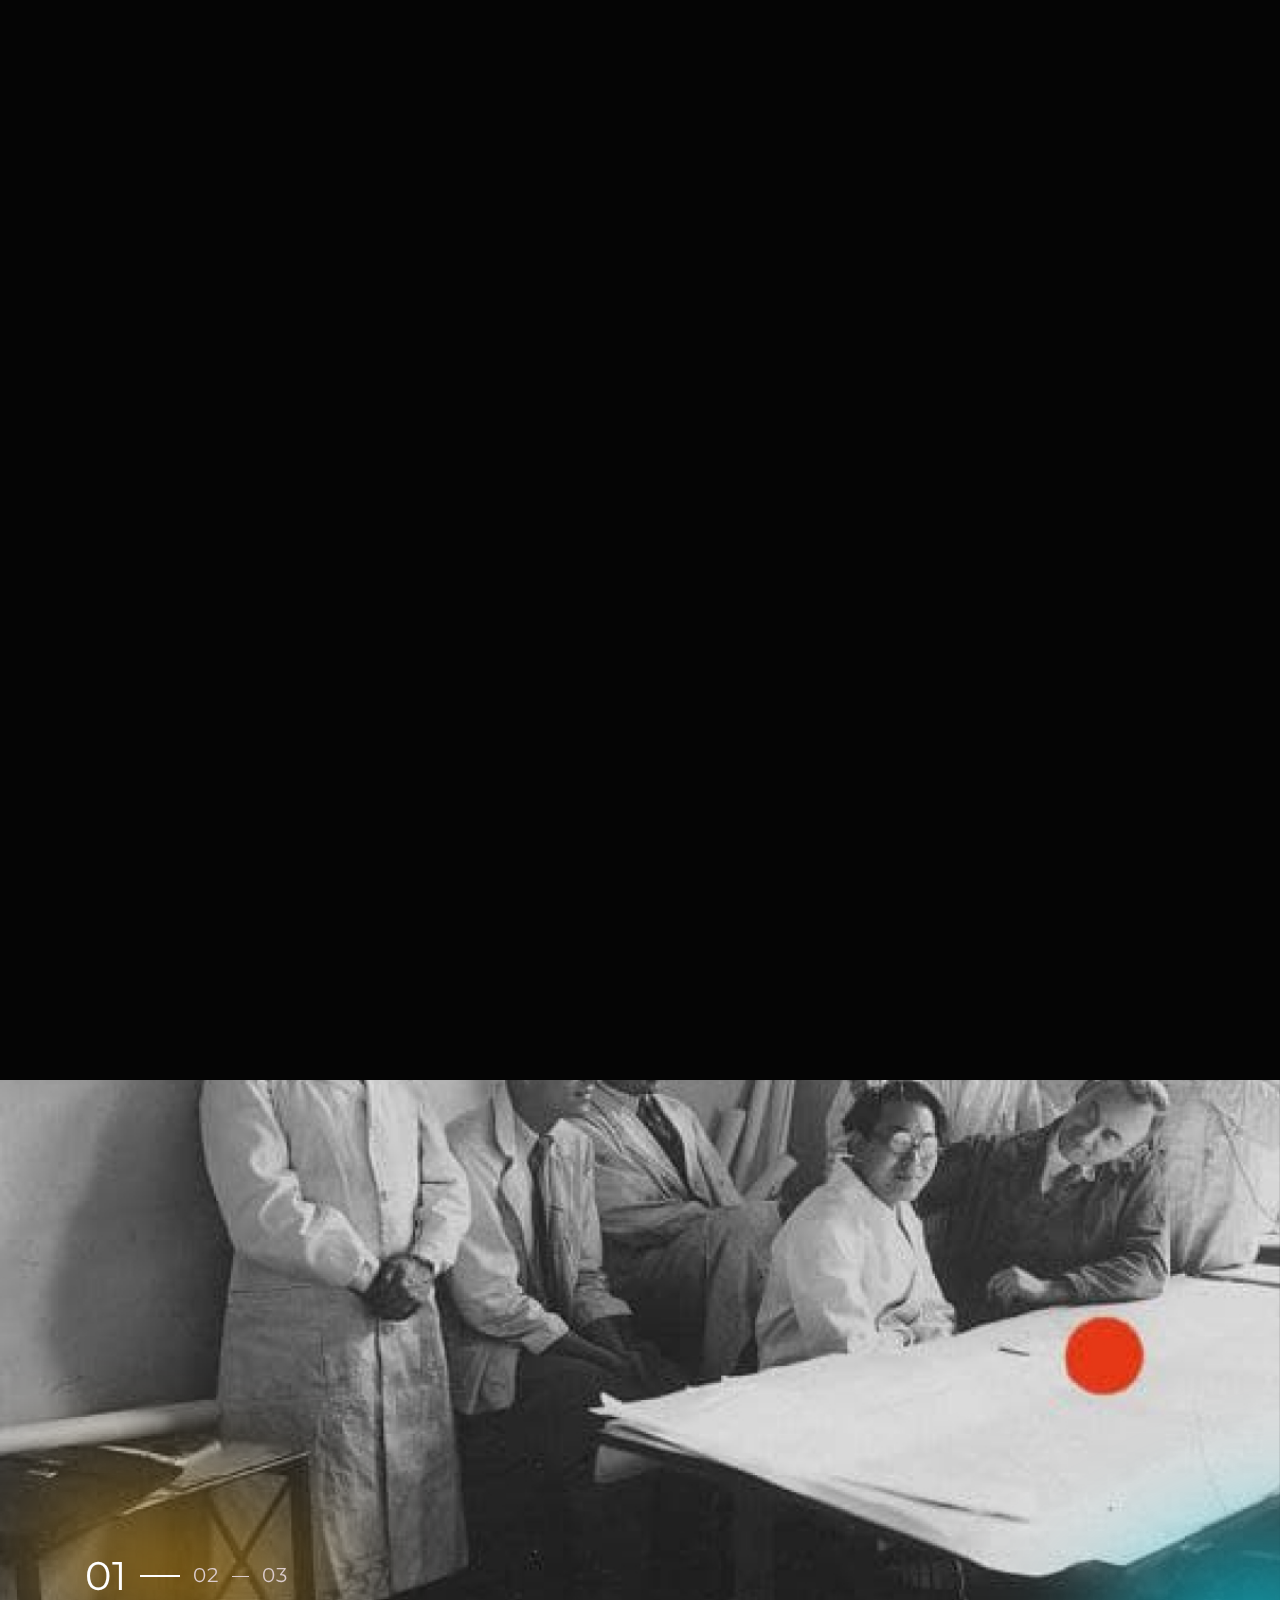
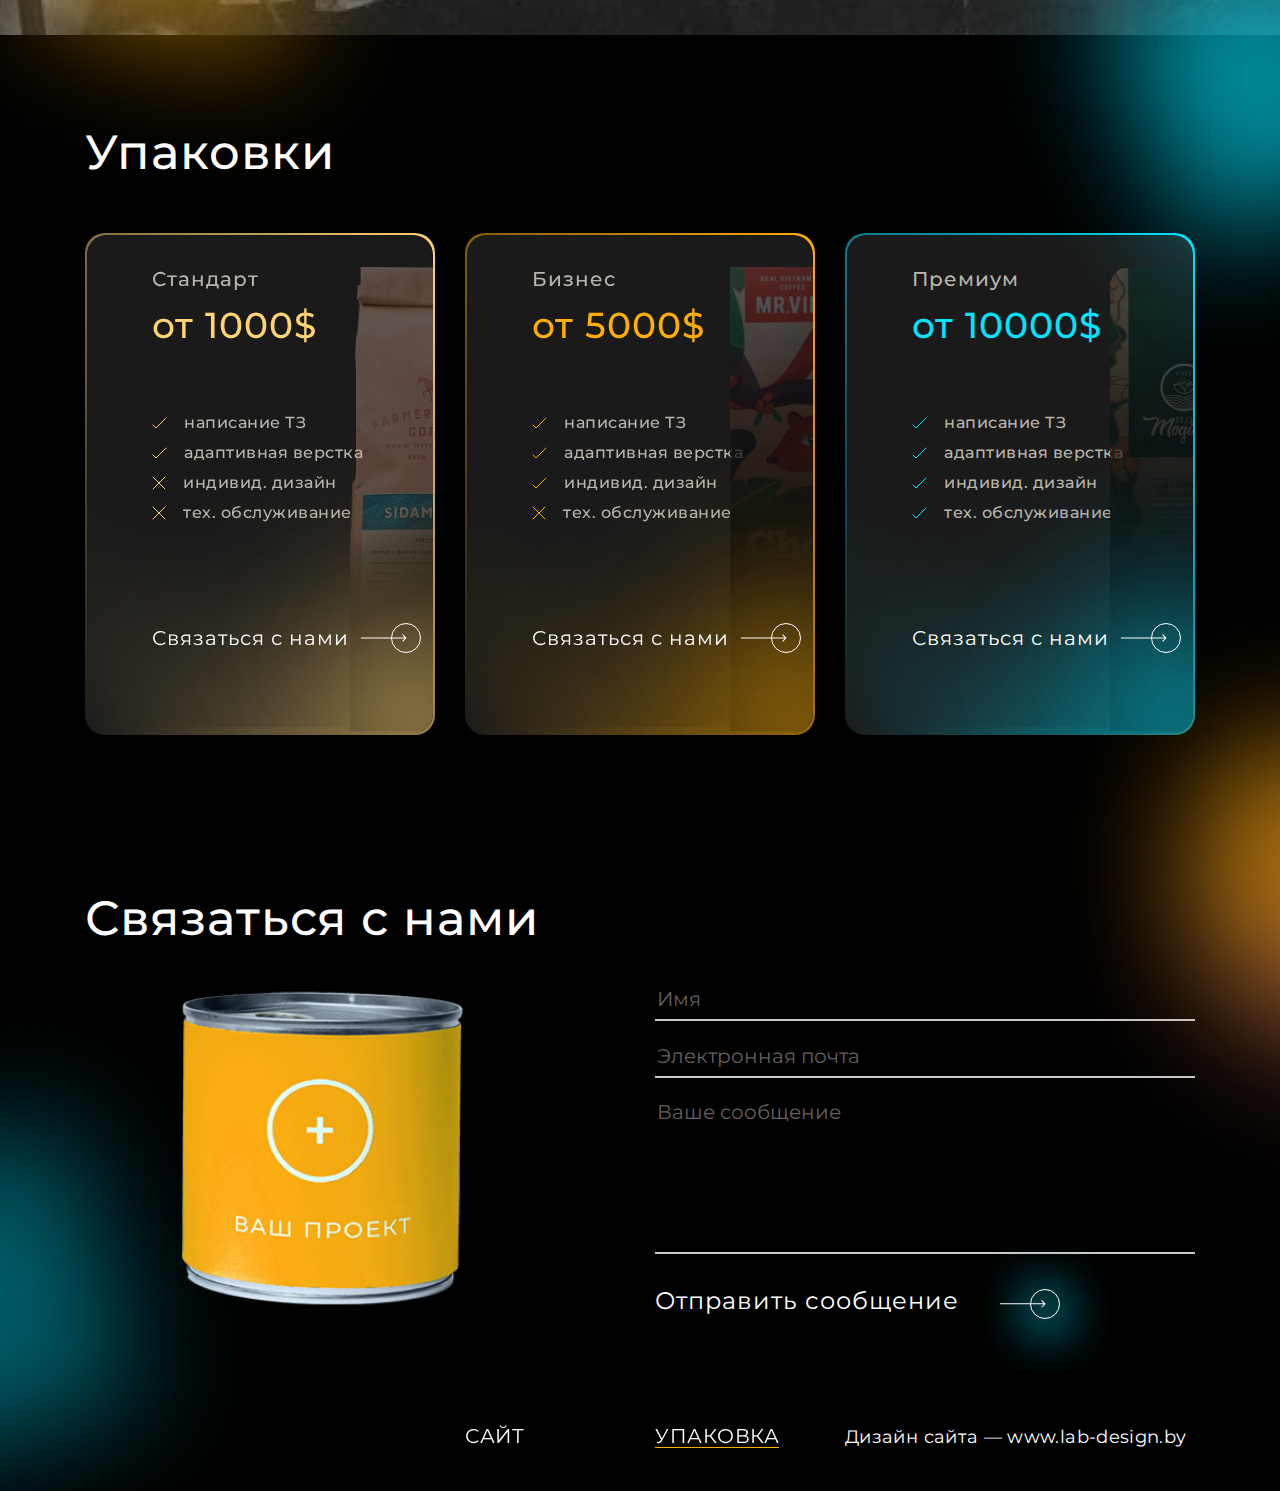
==== commit 47c2abbc: "feat: add other sizes for devices" ====
--- a/packing.html
+++ b/packing.html
@@ -93,11 +93,11 @@
                             <div class="slider__number active" data-value="0">
                                 01
                             </div>
-                            <span class="slider__strip active" ></span>
+                            <span class="slider__strip active"></span>
                             <div class="slider__number" data-value="1">
                                 02
                             </div>
-                            <span class="slider__strip" ></span>
+                            <span class="slider__strip"></span>
                             <div class="slider__number" data-value="2">
                                 03
                             </div>
@@ -116,7 +116,7 @@
                     </div>
                 </div>
             </section>
-            
+
             <section class="prices prices--packing">
                 <div class="spot">
                     <img src="./assets/prices/spot-packing.png" alt="spot-packing">
@@ -127,192 +127,204 @@
                     </h2>
                     <div class="prices__inner row">
                         <div class="col-lg-4 col-sm-6 col-12 ">
-                            <div class="prices__box prices__box--standart">
-                                <div class="prices__box-spot--first"></div>
-                                <div class="prices__box-spot--second"></div>
-                                <img class="prices__box-img" src="./assets/prices/first-packing-item.png" alt="standart">
-                                <span class="prices__box-name">Стандарт </span>
-                                <div class="prices__box-price">от 1000$</div>
-                                <ul class="prices__box-services">
-                                    <li>
-                                        <svg width="15" height="12" viewBox="0 0 15 12" fill="none"
-                                            xmlns="http://www.w3.org/2000/svg">
-                                            <path d="M1 8L4 11L14 1" stroke="#FFD373" stroke-linecap="round" />
-                                        </svg>
-                                        <span>
-                                            написание ТЗ
-                                        </span>
-                                    </li>
-                                    <li>
-                                        <svg width="15" height="12" viewBox="0 0 15 12" fill="none"
-                                            xmlns="http://www.w3.org/2000/svg">
-                                            <path d="M1 8L4 11L14 1" stroke="#FFD373" stroke-linecap="round" />
-                                        </svg>
-                                        <span>
-                                            адаптивная верстка
-                                        </span>
-                                    </li>
-                                    <li>
-                                        <svg width="14" height="14" viewBox="0 0 14 14" fill="none"
-                                            xmlns="http://www.w3.org/2000/svg">
-                                            <path d="M1 1L13 13M13 1L1 13" stroke="#FFD373" stroke-linecap="round" />
-                                        </svg>
-                                        <span>
-                                            индивид. дизайн
-                                        </span>
-
-                                    </li>
-                                    <li>
-                                        <svg width="14" height="14" viewBox="0 0 14 14" fill="none"
-                                            xmlns="http://www.w3.org/2000/svg">
-                                            <path d="M1 1L13 13M13 1L1 13" stroke="#FFD373" stroke-linecap="round" />
-                                        </svg>
-                                        <span>
-                                            тех. обслуживание
-                                        </span>
-                                    </li>
-                                </ul>
-                                <div class="prices__box-contact">
-                                    <span>Связаться с нами</span>
-                                    <a href="#contacts" class="prices__box-button">
-                                        <svg class="prices__box-arrow" width="46" height="8" viewBox="0 0 46 8"
-                                            fill="none" xmlns="http://www.w3.org/2000/svg">
-                                            <path
-                                                d="M45.3536 4.35355C45.5488 4.15829 45.5488 3.84171 45.3536 3.64645L42.1716 0.464466C41.9763 0.269204 41.6597 0.269204 41.4645 0.464466C41.2692 0.659728 41.2692 0.976311 41.4645 1.17157L44.2929 4L41.4645 6.82843C41.2692 7.02369 41.2692 7.34027 41.4645 7.53553C41.6597 7.7308 41.9763 7.7308 42.1716 7.53553L45.3536 4.35355ZM0 4.5H45V3.5H0V4.5Z"
-                                                fill="white" />
-                                        </svg>
-                                        <svg class="prices__box-circle" width="30" height="30" viewBox="0 0 30 30"
-                                            fill="none" xmlns="http://www.w3.org/2000/svg">
-                                            <circle cx="15" cy="15" r="14.5" stroke="white" />
-                                        </svg>
-                                    </a>
+                            <div class="prices__box-container prices__box-container--standart">
+                                <div class="prices__box prices__box--standart">
+                                    <div class="prices__box-spot--first"></div>
+                                    <div class="prices__box-spot--second"></div>
+                                    <img class="prices__box-img" src="./assets/prices/first-packing-item.png"
+                                        alt="standart">
+                                    <span class="prices__box-name">Стандарт </span>
+                                    <div class="prices__box-price">от 1000$</div>
+                                    <ul class="prices__box-services">
+                                        <li>
+                                            <svg width="15" height="12" viewBox="0 0 15 12" fill="none"
+                                                xmlns="http://www.w3.org/2000/svg">
+                                                <path d="M1 8L4 11L14 1" stroke="#FFD373" stroke-linecap="round" />
+                                            </svg>
+                                            <span>
+                                                написание ТЗ
+                                            </span>
+                                        </li>
+                                        <li>
+                                            <svg width="15" height="12" viewBox="0 0 15 12" fill="none"
+                                                xmlns="http://www.w3.org/2000/svg">
+                                                <path d="M1 8L4 11L14 1" stroke="#FFD373" stroke-linecap="round" />
+                                            </svg>
+                                            <span>
+                                                адаптивная верстка
+                                            </span>
+                                        </li>
+                                        <li>
+                                            <svg width="14" height="14" viewBox="0 0 14 14" fill="none"
+                                                xmlns="http://www.w3.org/2000/svg">
+                                                <path d="M1 1L13 13M13 1L1 13" stroke="#FFD373"
+                                                    stroke-linecap="round" />
+                                            </svg>
+                                            <span>
+                                                индивид. дизайн
+                                            </span>
+
+                                        </li>
+                                        <li>
+                                            <svg width="14" height="14" viewBox="0 0 14 14" fill="none"
+                                                xmlns="http://www.w3.org/2000/svg">
+                                                <path d="M1 1L13 13M13 1L1 13" stroke="#FFD373"
+                                                    stroke-linecap="round" />
+                                            </svg>
+                                            <span>
+                                                тех. обслуживание
+                                            </span>
+                                        </li>
+                                    </ul>
+                                    <div class="prices__box-contact">
+                                        <span>Связаться с нами</span>
+                                        <a href="#contacts" class="prices__box-button">
+                                            <svg class="prices__box-arrow" width="46" height="8" viewBox="0 0 46 8"
+                                                fill="none" xmlns="http://www.w3.org/2000/svg">
+                                                <path
+                                                    d="M45.3536 4.35355C45.5488 4.15829 45.5488 3.84171 45.3536 3.64645L42.1716 0.464466C41.9763 0.269204 41.6597 0.269204 41.4645 0.464466C41.2692 0.659728 41.2692 0.976311 41.4645 1.17157L44.2929 4L41.4645 6.82843C41.2692 7.02369 41.2692 7.34027 41.4645 7.53553C41.6597 7.7308 41.9763 7.7308 42.1716 7.53553L45.3536 4.35355ZM0 4.5H45V3.5H0V4.5Z"
+                                                    fill="white" />
+                                            </svg>
+                                            <svg class="prices__box-circle" width="30" height="30" viewBox="0 0 30 30"
+                                                fill="none" xmlns="http://www.w3.org/2000/svg">
+                                                <circle cx="15" cy="15" r="14.5" stroke="white" />
+                                            </svg>
+                                        </a>
+                                    </div>
                                 </div>
                             </div>
                         </div>
                         <div class="col-lg-4 col-sm-6 col-12">
-                            <div class="prices__box  prices__box--business">
-                                <div class="prices__box-spot--first"></div>
-                                <div class="prices__box-spot--second"></div>
-                                <img class="prices__box-img" src="./assets/prices/second-packing-item.png" alt="business">
-
-                                <span class="prices__box-name">Бизнес</span>
-                                <div class="prices__box-price">от 5000$</div>
-                                <ul class="prices__box-services">
-                                    <li>
-                                        <svg width="15" height="12" viewBox="0 0 15 12" fill="none"
-                                            xmlns="http://www.w3.org/2000/svg">
-                                            <path d="M1 8L4 11L14 1" stroke="#FFAE00" stroke-linecap="round" />
-                                        </svg>
-                                        <span>
-                                            написание ТЗ
-                                        </span>
-                                    </li>
-                                    <li>
-                                        <svg width="15" height="12" viewBox="0 0 15 12" fill="none"
-                                            xmlns="http://www.w3.org/2000/svg">
-                                            <path d="M1 8L4 11L14 1" stroke="#FFAE00" stroke-linecap="round" />
-                                        </svg>
-                                        <span>
-                                            адаптивная верстка
-                                        </span>
-                                    </li>
-                                    <li>
-                                        <svg width="15" height="12" viewBox="0 0 15 12" fill="none"
-                                            xmlns="http://www.w3.org/2000/svg">
-                                            <path d="M1 8L4 11L14 1" stroke="#FFAE00" stroke-linecap="round" />
-                                        </svg>
-                                        <span>
-                                            индивид. дизайн
-                                        </span>
-
-                                    </li>
-                                    <li>
-                                        <svg width="14" height="14" viewBox="0 0 14 14" fill="none"
-                                            xmlns="http://www.w3.org/2000/svg">
-                                            <path d="M1 1L13 13M13 1L1 13" stroke="#FFAE00" stroke-linecap="round" />
-                                        </svg>
-                                        <span>
-                                            тех. обслуживание
-                                        </span>
-                                    </li>
-                                </ul>
-                                <div class="prices__box-contact">
-                                    <span>Связаться с нами</span>
-                                    <a href="#contacts" class="prices__box-button">
-                                        <svg class="prices__box-arrow" width="46" height="8" viewBox="0 0 46 8"
-                                            fill="none" xmlns="http://www.w3.org/2000/svg">
-                                            <path
-                                                d="M45.3536 4.35355C45.5488 4.15829 45.5488 3.84171 45.3536 3.64645L42.1716 0.464466C41.9763 0.269204 41.6597 0.269204 41.4645 0.464466C41.2692 0.659728 41.2692 0.976311 41.4645 1.17157L44.2929 4L41.4645 6.82843C41.2692 7.02369 41.2692 7.34027 41.4645 7.53553C41.6597 7.7308 41.9763 7.7308 42.1716 7.53553L45.3536 4.35355ZM0 4.5H45V3.5H0V4.5Z"
-                                                fill="white" />
-                                        </svg>
-                                        <svg class="prices__box-circle" width="30" height="30" viewBox="0 0 30 30"
-                                            fill="none" xmlns="http://www.w3.org/2000/svg">
-                                            <circle cx="15" cy="15" r="14.5" stroke="white" />
-                                        </svg>
-                                    </a>
+                            <div class="prices__box-container prices__box-container--business">
+                                <div class="prices__box  prices__box--business">
+                                    <div class="prices__box-spot--first"></div>
+                                    <div class="prices__box-spot--second"></div>
+                                    <img class="prices__box-img" src="./assets/prices/second-packing-item.png"
+                                        alt="business">
+
+                                    <span class="prices__box-name">Бизнес</span>
+                                    <div class="prices__box-price">от 5000$</div>
+                                    <ul class="prices__box-services">
+                                        <li>
+                                            <svg width="15" height="12" viewBox="0 0 15 12" fill="none"
+                                                xmlns="http://www.w3.org/2000/svg">
+                                                <path d="M1 8L4 11L14 1" stroke="#FFAE00" stroke-linecap="round" />
+                                            </svg>
+                                            <span>
+                                                написание ТЗ
+                                            </span>
+                                        </li>
+                                        <li>
+                                            <svg width="15" height="12" viewBox="0 0 15 12" fill="none"
+                                                xmlns="http://www.w3.org/2000/svg">
+                                                <path d="M1 8L4 11L14 1" stroke="#FFAE00" stroke-linecap="round" />
+                                            </svg>
+                                            <span>
+                                                адаптивная верстка
+                                            </span>
+                                        </li>
+                                        <li>
+                                            <svg width="15" height="12" viewBox="0 0 15 12" fill="none"
+                                                xmlns="http://www.w3.org/2000/svg">
+                                                <path d="M1 8L4 11L14 1" stroke="#FFAE00" stroke-linecap="round" />
+                                            </svg>
+                                            <span>
+                                                индивид. дизайн
+                                            </span>
+
+                                        </li>
+                                        <li>
+                                            <svg width="14" height="14" viewBox="0 0 14 14" fill="none"
+                                                xmlns="http://www.w3.org/2000/svg">
+                                                <path d="M1 1L13 13M13 1L1 13" stroke="#FFAE00"
+                                                    stroke-linecap="round" />
+                                            </svg>
+                                            <span>
+                                                тех. обслуживание
+                                            </span>
+                                        </li>
+                                    </ul>
+                                    <div class="prices__box-contact">
+                                        <span>Связаться с нами</span>
+                                        <a href="#contacts" class="prices__box-button">
+                                            <svg class="prices__box-arrow" width="46" height="8" viewBox="0 0 46 8"
+                                                fill="none" xmlns="http://www.w3.org/2000/svg">
+                                                <path
+                                                    d="M45.3536 4.35355C45.5488 4.15829 45.5488 3.84171 45.3536 3.64645L42.1716 0.464466C41.9763 0.269204 41.6597 0.269204 41.4645 0.464466C41.2692 0.659728 41.2692 0.976311 41.4645 1.17157L44.2929 4L41.4645 6.82843C41.2692 7.02369 41.2692 7.34027 41.4645 7.53553C41.6597 7.7308 41.9763 7.7308 42.1716 7.53553L45.3536 4.35355ZM0 4.5H45V3.5H0V4.5Z"
+                                                    fill="white" />
+                                            </svg>
+                                            <svg class="prices__box-circle" width="30" height="30" viewBox="0 0 30 30"
+                                                fill="none" xmlns="http://www.w3.org/2000/svg">
+                                                <circle cx="15" cy="15" r="14.5" stroke="white" />
+                                            </svg>
+                                        </a>
+                                    </div>
                                 </div>
                             </div>
                         </div>
                         <div class="col-lg-4 col-sm-6 col-12">
-                            <div class="prices__box  prices__box--premium ">
-                                <div class="prices__box-spot--first"></div>
-                                <div class="prices__box-spot--second"></div>
-                                <img class="prices__box-img" src="./assets/prices/third-packing-item.png" alt="premium">
-                                <span class="prices__box-name">Премиум</span>
-                                <div class="prices__box-price">от 10000$</div>
-                                <ul class="prices__box-services">
-                                    <li>
-                                        <svg width="15" height="12" viewBox="0 0 15 12" fill="none"
-                                            xmlns="http://www.w3.org/2000/svg">
-                                            <path d="M1 8L4 11L14 1" stroke="#00E4FF" stroke-linecap="round" />
-                                        </svg>
-                                        <span>
-                                            написание ТЗ
-                                        </span>
-                                    </li>
-                                    <li>
-                                        <svg width="15" height="12" viewBox="0 0 15 12" fill="none"
-                                            xmlns="http://www.w3.org/2000/svg">
-                                            <path d="M1 8L4 11L14 1" stroke="#00E4FF" stroke-linecap="round" />
-                                        </svg>
-                                        <span>
-                                            адаптивная верстка
-                                        </span>
-                                    </li>
-                                    <li>
-                                        <svg width="15" height="12" viewBox="0 0 15 12" fill="none"
-                                            xmlns="http://www.w3.org/2000/svg">
-                                            <path d="M1 8L4 11L14 1" stroke="#00E4FF" stroke-linecap="round" />
-                                        </svg>
-                                        <span>
-                                            индивид. дизайн
-                                        </span>
-
-                                    </li>
-                                    <li>
-                                        <svg width="15" height="12" viewBox="0 0 15 12" fill="none"
-                                            xmlns="http://www.w3.org/2000/svg">
-                                            <path d="M1 8L4 11L14 1" stroke="#00E4FF" stroke-linecap="round" />
-                                        </svg>
-                                        <span>
-                                            тех. обслуживание
-                                        </span>
-                                    </li>
-                                </ul>
-                                <div class="prices__box-contact">
-                                    <span>Связаться с нами</span>
-                                    <a href="#contacts" class="prices__box-button">
-                                        <svg class="prices__box-arrow" width="46" height="8" viewBox="0 0 46 8"
-                                            fill="none" xmlns="http://www.w3.org/2000/svg">
-                                            <path
-                                                d="M45.3536 4.35355C45.5488 4.15829 45.5488 3.84171 45.3536 3.64645L42.1716 0.464466C41.9763 0.269204 41.6597 0.269204 41.4645 0.464466C41.2692 0.659728 41.2692 0.976311 41.4645 1.17157L44.2929 4L41.4645 6.82843C41.2692 7.02369 41.2692 7.34027 41.4645 7.53553C41.6597 7.7308 41.9763 7.7308 42.1716 7.53553L45.3536 4.35355ZM0 4.5H45V3.5H0V4.5Z"
-                                                fill="white" />
-                                        </svg>
-                                        <svg class="prices__box-circle" width="30" height="30" viewBox="0 0 30 30"
-                                            fill="none" xmlns="http://www.w3.org/2000/svg">
-                                            <circle cx="15" cy="15" r="14.5" stroke="white" />
-                                        </svg>
-                                    </a>
+                            <div class="prices__box-container prices__box-container--premium">
+                                <div class="prices__box  prices__box--premium ">
+                                    <div class="prices__box-spot--first"></div>
+                                    <div class="prices__box-spot--second"></div>
+                                    <img class="prices__box-img" src="./assets/prices/third-packing-item.png"
+                                        alt="premium">
+                                    <span class="prices__box-name">Премиум</span>
+                                    <div class="prices__box-price">от 10000$</div>
+                                    <ul class="prices__box-services">
+                                        <li>
+                                            <svg width="15" height="12" viewBox="0 0 15 12" fill="none"
+                                                xmlns="http://www.w3.org/2000/svg">
+                                                <path d="M1 8L4 11L14 1" stroke="#00E4FF" stroke-linecap="round" />
+                                            </svg>
+                                            <span>
+                                                написание ТЗ
+                                            </span>
+                                        </li>
+                                        <li>
+                                            <svg width="15" height="12" viewBox="0 0 15 12" fill="none"
+                                                xmlns="http://www.w3.org/2000/svg">
+                                                <path d="M1 8L4 11L14 1" stroke="#00E4FF" stroke-linecap="round" />
+                                            </svg>
+                                            <span>
+                                                адаптивная верстка
+                                            </span>
+                                        </li>
+                                        <li>
+                                            <svg width="15" height="12" viewBox="0 0 15 12" fill="none"
+                                                xmlns="http://www.w3.org/2000/svg">
+                                                <path d="M1 8L4 11L14 1" stroke="#00E4FF" stroke-linecap="round" />
+                                            </svg>
+                                            <span>
+                                                индивид. дизайн
+                                            </span>
+
+                                        </li>
+                                        <li>
+                                            <svg width="15" height="12" viewBox="0 0 15 12" fill="none"
+                                                xmlns="http://www.w3.org/2000/svg">
+                                                <path d="M1 8L4 11L14 1" stroke="#00E4FF" stroke-linecap="round" />
+                                            </svg>
+                                            <span>
+                                                тех. обслуживание
+                                            </span>
+                                        </li>
+                                    </ul>
+                                    <div class="prices__box-contact">
+                                        <span>Связаться с нами</span>
+                                        <a href="#contacts" class="prices__box-button">
+                                            <svg class="prices__box-arrow" width="46" height="8" viewBox="0 0 46 8"
+                                                fill="none" xmlns="http://www.w3.org/2000/svg">
+                                                <path
+                                                    d="M45.3536 4.35355C45.5488 4.15829 45.5488 3.84171 45.3536 3.64645L42.1716 0.464466C41.9763 0.269204 41.6597 0.269204 41.4645 0.464466C41.2692 0.659728 41.2692 0.976311 41.4645 1.17157L44.2929 4L41.4645 6.82843C41.2692 7.02369 41.2692 7.34027 41.4645 7.53553C41.6597 7.7308 41.9763 7.7308 42.1716 7.53553L45.3536 4.35355ZM0 4.5H45V3.5H0V4.5Z"
+                                                    fill="white" />
+                                            </svg>
+                                            <svg class="prices__box-circle" width="30" height="30" viewBox="0 0 30 30"
+                                                fill="none" xmlns="http://www.w3.org/2000/svg">
+                                                <circle cx="15" cy="15" r="14.5" stroke="white" />
+                                            </svg>
+                                        </a>
+                                    </div>
                                 </div>
                             </div>
                         </div>
@@ -335,7 +347,7 @@
                                     </div>
                                 </div>
                             </div>
-                            
+
                             <div class="col-sm-6 col-12 contactForm__box ">
                                 <form name="contactForm" id="contactForm" method="post" novalidate="novalidate">
                                     <fieldset>
@@ -362,7 +374,7 @@
                                                 Отправить сообщение
                                             </span>
                                             <button class="form__button">
-                                                
+
                                                 <svg class="form__button-arrow" width="46" height="8" viewBox="0 0 46 8"
                                                     fill="none" xmlns="http://www.w3.org/2000/svg">
                                                     <path
@@ -392,7 +404,7 @@
                             <a href="./index.html" class="footer__site footer__link">сайт</a>
                         </div>
                         <div class="col-lg-2 col-6 col-sm-3">
-                            <a  href="./packing.html" class="footer__packaging footer__link active">
+                            <a href="./packing.html" class="footer__packaging footer__link active">
                                 упаковка
                             </a>
                         </div>
--- a/css/style.css
+++ b/css/style.css
@@ -237,7 +237,6 @@
   position: absolute;
   width: 222.48px;
   height: 245.12px;
-  z-index: 2;
   -webkit-transform: translateY(-50%);
           transform: translateY(-50%);
   top: 587px;
@@ -345,11 +344,11 @@
 }
 
 .header--packing .header__menu-link.active::after {
-  background: #FFAE00;
+  background: #ffae00;
 }
 
 .header--packing .header__menu-link::after {
-  background: #FFAE00;
+  background: #ffae00;
 }
 
 .header__menu-link.active::after {
@@ -357,7 +356,7 @@
   content: "";
   width: 100%;
   height: 1px;
-  background: #FF3400;
+  background: #ff3400;
   bottom: 0;
   left: 0;
 }
@@ -367,7 +366,7 @@
   content: "";
   width: 0%;
   height: 1px;
-  background: #FF3400;
+  background: #ff3400;
   bottom: 0;
   left: 0;
   -webkit-transform-origin: left;
@@ -803,7 +802,7 @@
 }
 
 .slider {
-  background: #1A1A1A;
+  background: #1a1a1a;
   height: 100vh;
   position: relative;
 }
@@ -1005,70 +1004,40 @@
   overflow: hidden !important;
 }
 
+.prices--packing .prices__box-container--standart {
+  background: linear-gradient(60deg, #1a1a1a, #ffd373);
+}
+
+.prices--packing .prices__box-container--business {
+  background: linear-gradient(60deg, #1a1a1a, #ffae00);
+}
+
+.prices--packing .prices__box-container--premium {
+  background: linear-gradient(60deg, #1a1a1a, #00e4ff);
+}
+
 .prices--packing .prices__box--standart .prices__box-price {
-  color: #FFD373;
+  color: #ffd373;
 }
 
 .prices--packing .prices__box--standart .prices__box-spot--first {
   background: rgba(255, 211, 115, 0.85);
 }
 
-.prices--packing .prices__box--standart::before {
-  border-radius: 20px;
-  content: "";
-  position: absolute;
-  inset: 0;
-  padding: 2px;
-  background: linear-gradient(60deg, #1a1a1a, #FFD373);
-  -webkit-mask-composite: exclude;
-          mask-composite: exclude;
-  overflow: hidden;
-}
-
 .prices--packing .prices__box--business .prices__box-price {
-  color: #FFAE00;
+  color: #ffae00;
 }
 
 .prices--packing .prices__box--business .prices__box-spot--first {
   background: rgba(255, 174, 0, 0.8);
 }
 
-.prices--packing .prices__box--business::before {
-  border-radius: 20px;
-  content: "";
-  position: absolute;
-  inset: 0;
-  padding: 2px;
-  background: linear-gradient(60deg, #1a1a1a, #FFAE00);
-  background: -webkit-linear-gradient(60deg, #1a1a1a, #FFAE00);
-  -webkit-mask: -webkit-gradient(linear, left top, left bottom, color-stop(0, #fff)) content-box, -webkit-gradient(linear, left top, left bottom, color-stop(0, #fff));
-  -webkit-mask: linear-gradient(#fff 0 0) content-box, linear-gradient(#fff 0 0);
-  -webkit-mask-composite: xor;
-  mask-composite: exclude;
-  overflow: hidden;
-}
-
 .prices--packing .prices__box--premium .prices__box-price {
-  color: #00E4FF;
+  color: #00e4ff;
 }
 
 .prices--packing .prices__box--premium .prices__box-spot--first {
   background: rgba(0, 228, 255, 0.8);
-}
-
-.prices--packing .prices__box--premium::before {
-  border-radius: 20px;
-  content: "";
-  position: absolute;
-  inset: 0;
-  padding: 2px;
-  background: linear-gradient(60deg, #1a1a1a, #00E4FF);
-  background: -webkit-linear-gradient(60deg, #1a1a1a, #00E4FF);
-  -webkit-mask: -webkit-gradient(linear, left top, left bottom, color-stop(0, #fff)) content-box, -webkit-gradient(linear, left top, left bottom, color-stop(0, #fff));
-  -webkit-mask: linear-gradient(#fff 0 0) content-box, linear-gradient(#fff 0 0);
-  -webkit-mask-composite: xor;
-  mask-composite: exclude;
-  overflow: hidden;
 }
 
 .prices {
@@ -1101,60 +1070,42 @@
   overflow: hidden;
   border-image-slice: 1;
   position: relative;
-  background-image: linear-gradient(206.1deg, #1A1A1A 38.17%, rgba(26, 26, 26, 0.977429) 60.78%, rgba(0, 0, 0, 0) 98.34%);
+  background-image: linear-gradient(206.1deg, #1a1a1a 38.17%, rgba(26, 26, 26, 0.977429) 60.78%, rgba(0, 0, 0, 0) 98.34%);
   padding-left: 65px;
   padding-top: 32px;
   padding-bottom: 75px;
   position: relative;
-  background-image: linear-gradient(206.1deg, #1A1A1A 38.17%, rgba(26, 26, 26, 0.977429) 60.78%, rgba(0, 0, 0, 0) 98.34%);
+  background-image: linear-gradient(206.1deg, #1a1a1a 38.17%, rgba(26, 26, 26, 0.977429) 60.78%, rgba(0, 0, 0, 0) 98.34%);
   padding-left: 65px;
   padding-top: 32px;
   padding-bottom: 75px;
 }
 
-.prices__box--standart::before {
+.prices__box-container {
+  position: relative;
+  padding: 2px;
   border-radius: 20px;
+}
+
+.prices__box-container::before {
+  position: absolute;
   content: "";
-  position: absolute;
-  inset: 0;
-  padding: 2px;
+  width: 98%;
+  height: 98%;
+  border-radius: 20px;
+  background-image: linear-gradient(206.1deg, #1a1a1a 38.17%, rgba(26, 26, 26, 0.977429) 60.78%, rgba(0, 0, 0, 0) 98.34%);
+}
+
+.prices__box-container--standart {
   background: linear-gradient(60deg, #1a1a1a, #E9825E);
-  background: -webkit-linear-gradient(60deg, #1a1a1a, #E9825E);
-  -webkit-mask: -webkit-gradient(linear, left top, left bottom, color-stop(0, #fff)) content-box, -webkit-gradient(linear, left top, left bottom, color-stop(0, #fff));
-  -webkit-mask: linear-gradient(#fff 0 0) content-box, linear-gradient(#fff 0 0);
-  -webkit-mask-composite: xor;
-  mask-composite: exclude;
-  overflow: hidden;
-}
-
-.prices__box--business::before {
-  border-radius: 20px;
-  content: "";
-  position: absolute;
-  inset: 0;
-  padding: 2px;
-  background: linear-gradient(60deg, #1a1a1a, #FF3400);
-  background: -webkit-linear-gradient(60deg, #1a1a1a, #FF3400);
-  -webkit-mask: -webkit-gradient(linear, left top, left bottom, color-stop(0, #fff)) content-box, -webkit-gradient(linear, left top, left bottom, color-stop(0, #fff));
-  -webkit-mask: linear-gradient(#fff 0 0) content-box, linear-gradient(#fff 0 0);
-  -webkit-mask-composite: xor;
-  mask-composite: exclude;
-  overflow: hidden;
-}
-
-.prices__box--premium::before {
-  border-radius: 20px;
-  content: "";
-  position: absolute;
-  inset: 0;
-  padding: 2px;
-  background: linear-gradient(60deg, #1a1a1a, #00E4FF);
-  background: -webkit-linear-gradient(60deg, #1a1a1a, #00E4FF);
-  -webkit-mask: -webkit-gradient(linear, left top, left bottom, color-stop(0, #fff)) content-box, -webkit-gradient(linear, left top, left bottom, color-stop(0, #fff));
-  -webkit-mask: linear-gradient(#fff 0 0) content-box, linear-gradient(#fff 0 0);
-  -webkit-mask-composite: xor;
-  mask-composite: exclude;
-  overflow: hidden;
+}
+
+.prices__box-container--business {
+  background: linear-gradient(60deg, #1a1a1a, #ff3400);
+}
+
+.prices__box-container--premium {
+  background: linear-gradient(60deg, #1a1a1a, #00e4ff);
 }
 
 .prices__box-img {
@@ -1171,7 +1122,7 @@
 }
 
 .prices__box--business .prices__box-price {
-  color: #FF3400;
+  color: #ff3400;
 }
 
 .prices__box--business .prices__box-spot--first {
@@ -1179,7 +1130,7 @@
 }
 
 .prices__box--premium .prices__box-price {
-  color: #00E4FF;
+  color: #00e4ff;
 }
 
 .prices__box--premium .prices__box-spot--first {
@@ -1430,10 +1381,10 @@
 }
 
 @media screen and (max-width: 991px) {
-  .prices__box:first-child {
+  .prices__box-container:first-child {
     margin-bottom: 40px;
   }
-  .prices__box:nth-child(2) {
+  .prices__box-container:nth-child(2) {
     margin-bottom: 40px;
   }
   .prices {
@@ -1492,10 +1443,10 @@
   .prices .spot {
     bottom: 100.9px;
   }
-  .prices__box:first-child {
+  .prices__box-container:first-child {
     margin-bottom: 27px;
   }
-  .prices__box:nth-child(2) {
+  .prices__box-container:nth-child(2) {
     margin-bottom: 27px;
   }
   .prices__box {
@@ -1550,10 +1501,10 @@
     padding-top: 65px;
     padding-bottom: 70px;
   }
-  .prices__box:first-child {
+  .prices__box-container:first-child {
     margin-bottom: 30px;
   }
-  .prices__box:nth-child(2) {
+  .prices__box-container:nth-child(2) {
     margin-bottom: 30px;
   }
   .prices__title {
@@ -1605,7 +1556,7 @@
 .contacts--packing input:focus:not([type=submit]),
 .contacts--packing textarea:focus {
   outline: none;
-  border-bottom: 2px solid #FFAE00 !important;
+  border-bottom: 2px solid #ffae00 !important;
 }
 
 .contacts--packing .contactForm__box {
@@ -1712,7 +1663,7 @@
 .contacts input:focus:not([type=submit]),
 .contacts textarea:focus {
   outline: none;
-  border-bottom: 2px solid #FF3400;
+  border-bottom: 2px solid #ff3400;
 }
 
 .contacts textarea {
@@ -1920,7 +1871,7 @@
   padding: 0 10px;
   margin: 0;
   color: #FFFFFF;
-  background: #FFAE00;
+  background: #ffae00;
 }
 
 .contacts--packing .form-field label::after {
@@ -1931,7 +1882,7 @@
   margin-top: -6px;
   border-top: 5px solid transparent;
   border-bottom: 5px solid transparent;
-  border-right: 5px solid #FFAE00;
+  border-right: 5px solid #ffae00;
 }
 
 .form-field label {
@@ -1946,7 +1897,7 @@
   padding: 0 10px;
   margin: 0;
   color: #FFFFFF;
-  background: #FF3400;
+  background: #ff3400;
 }
 
 .form-field #contactMessage-error {
@@ -1961,11 +1912,11 @@
   margin-top: -6px;
   border-top: 5px solid transparent;
   border-bottom: 5px solid transparent;
-  border-right: 5px solid #FF3400;
+  border-right: 5px solid #ff3400;
 }
 
 .footer--packing .footer__link::after {
-  background: #FFAE00;
+  background: #ffae00;
 }
 
 .footer--packing .footer__link.active::after {
@@ -1973,7 +1924,7 @@
   content: "";
   width: 100%;
   height: 1px;
-  background: #FFAE00;
+  background: #ffae00;
   bottom: 0;
   left: 0;
 }
@@ -1987,7 +1938,7 @@
   content: "";
   width: 100%;
   height: 1px;
-  background: #FF3400;
+  background: #ff3400;
   bottom: 0;
   left: 0;
 }
@@ -1997,7 +1948,7 @@
   content: "";
   width: 0%;
   height: 1px;
-  background: #FF3400;
+  background: #ff3400;
   bottom: 0;
   left: 0;
   -webkit-transition: .5s;
